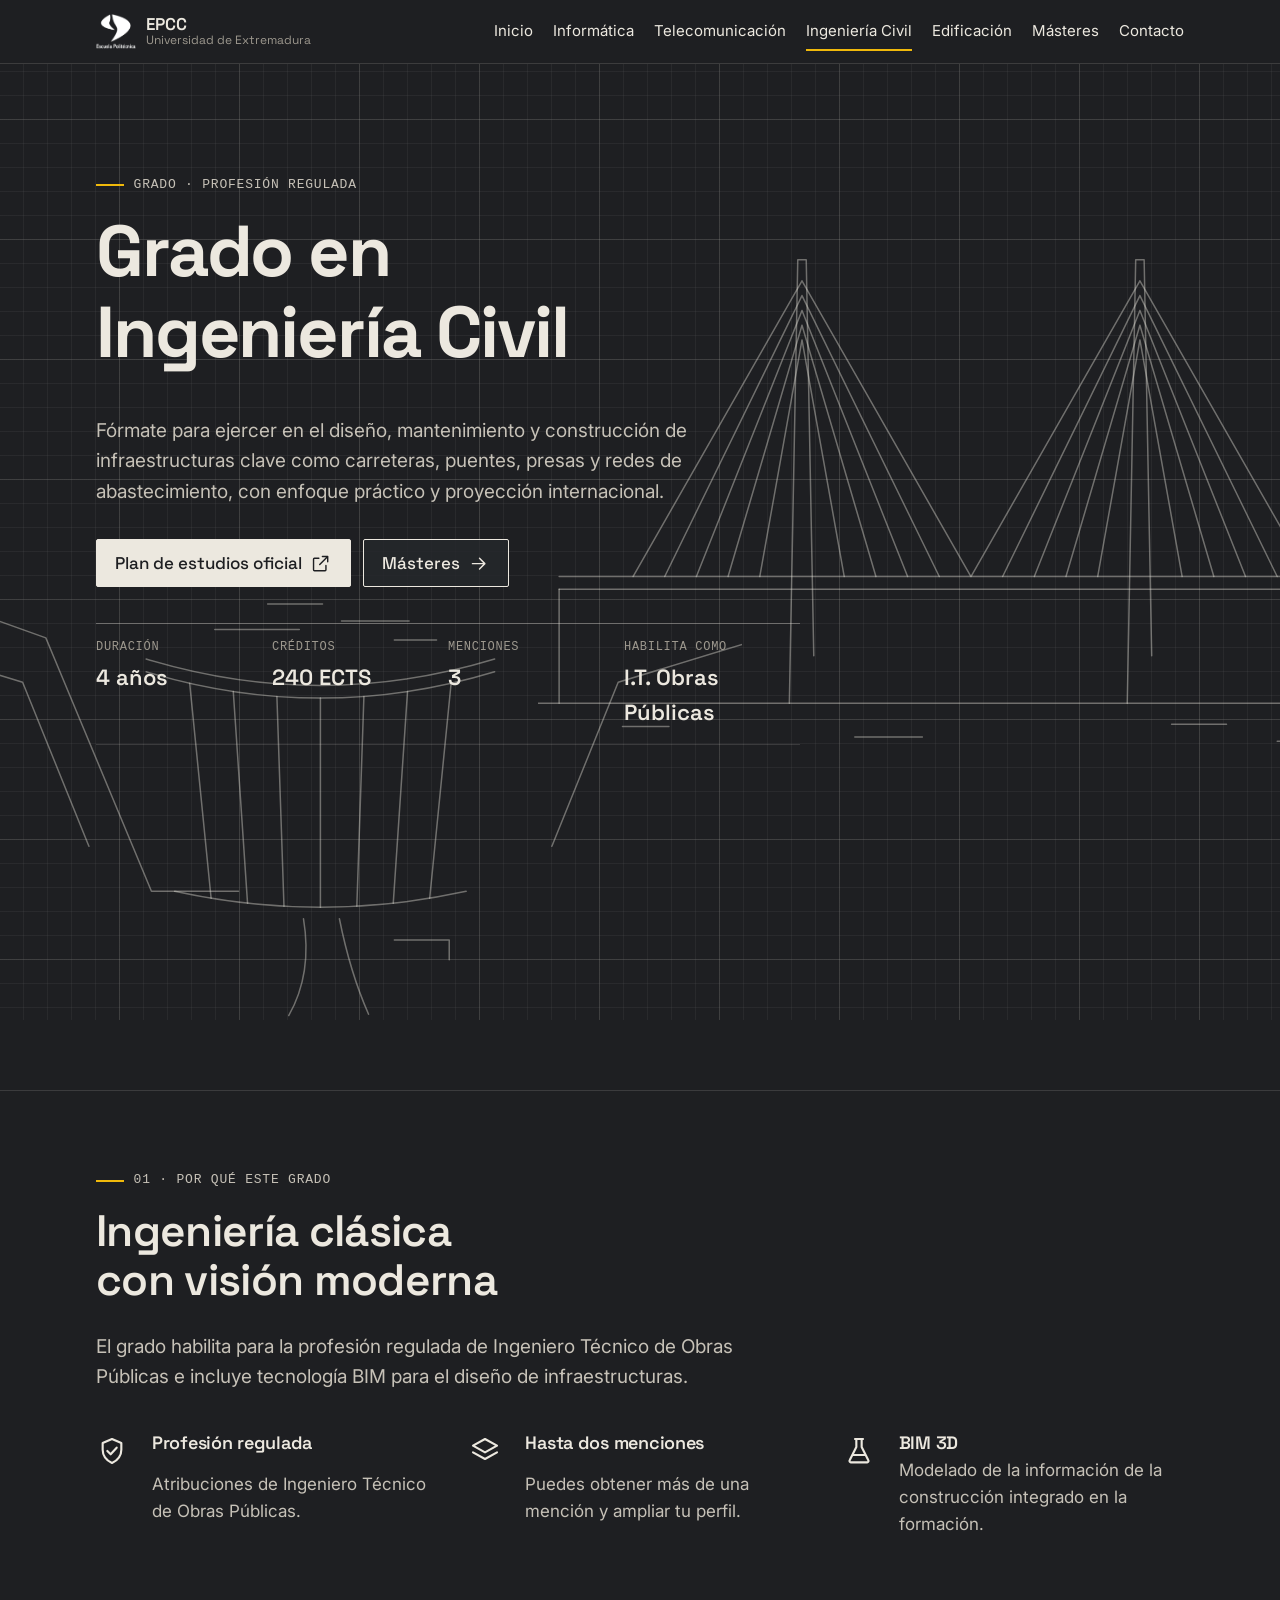
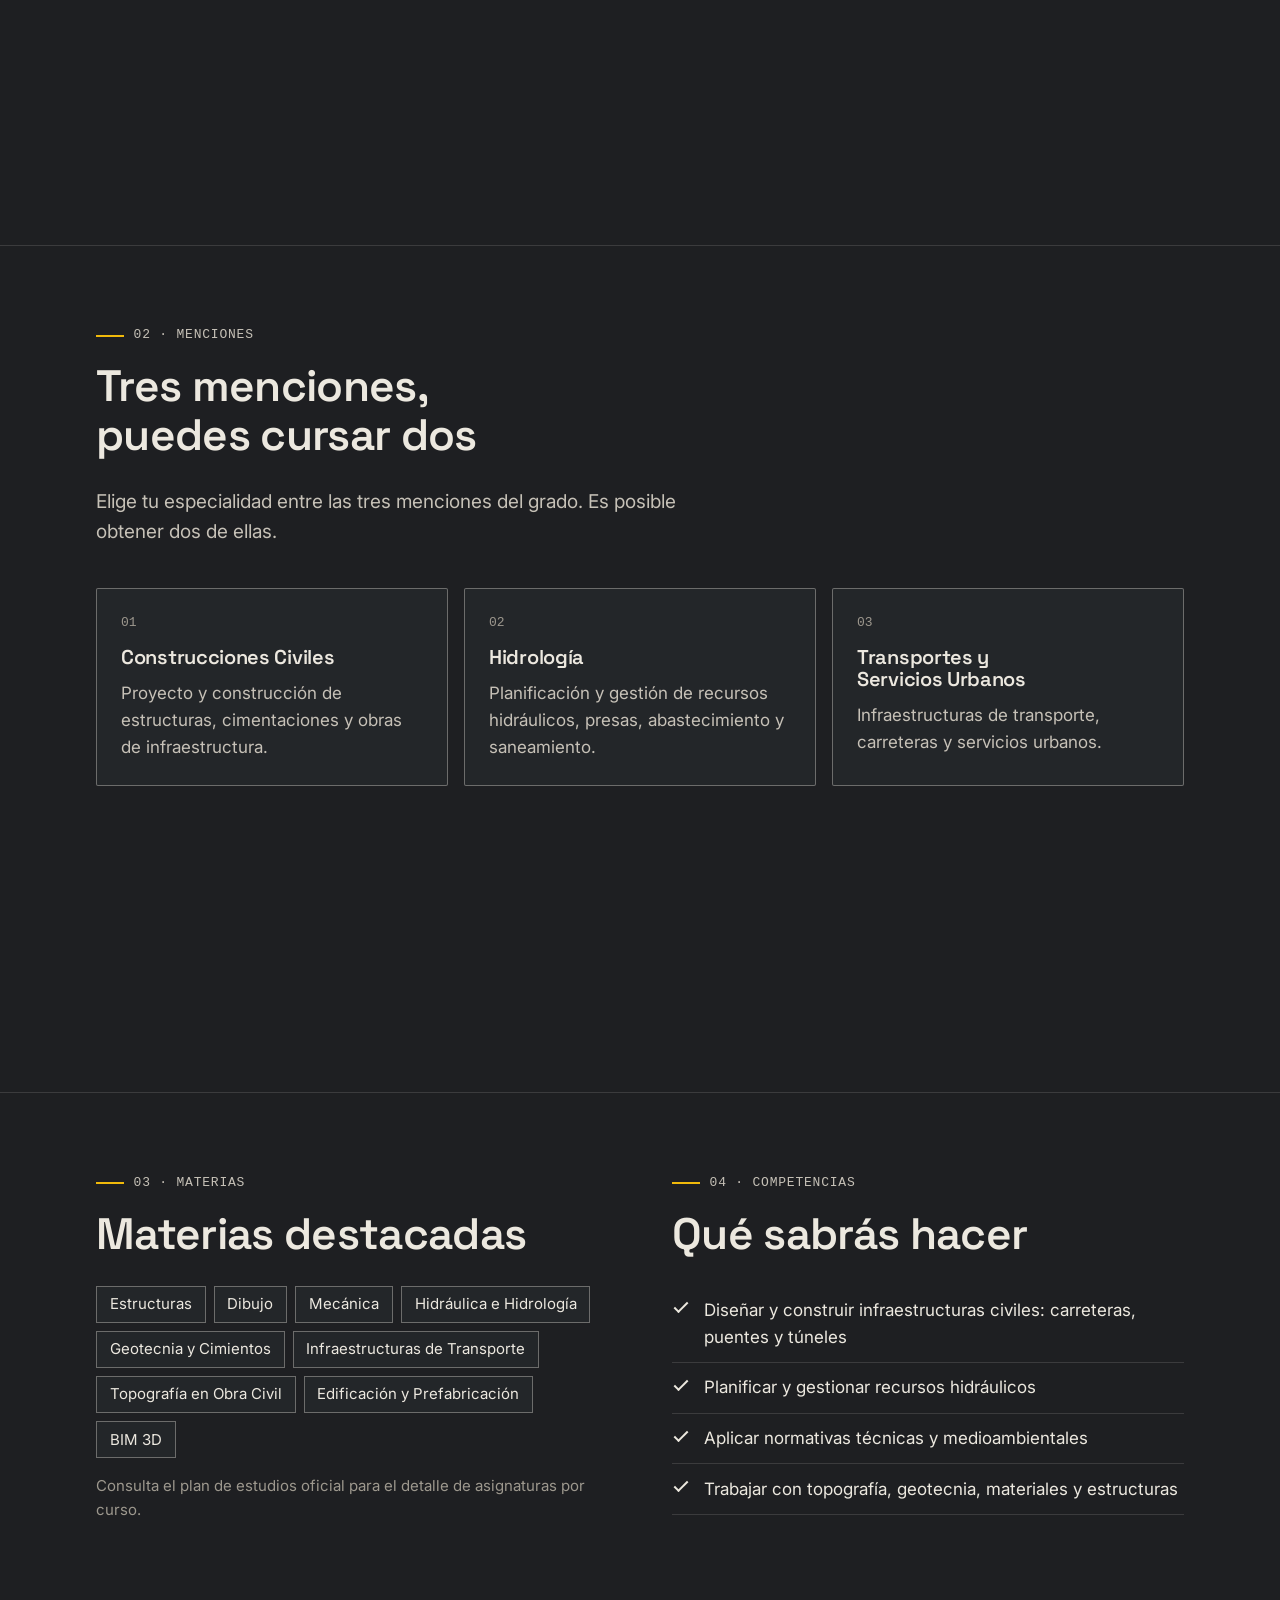
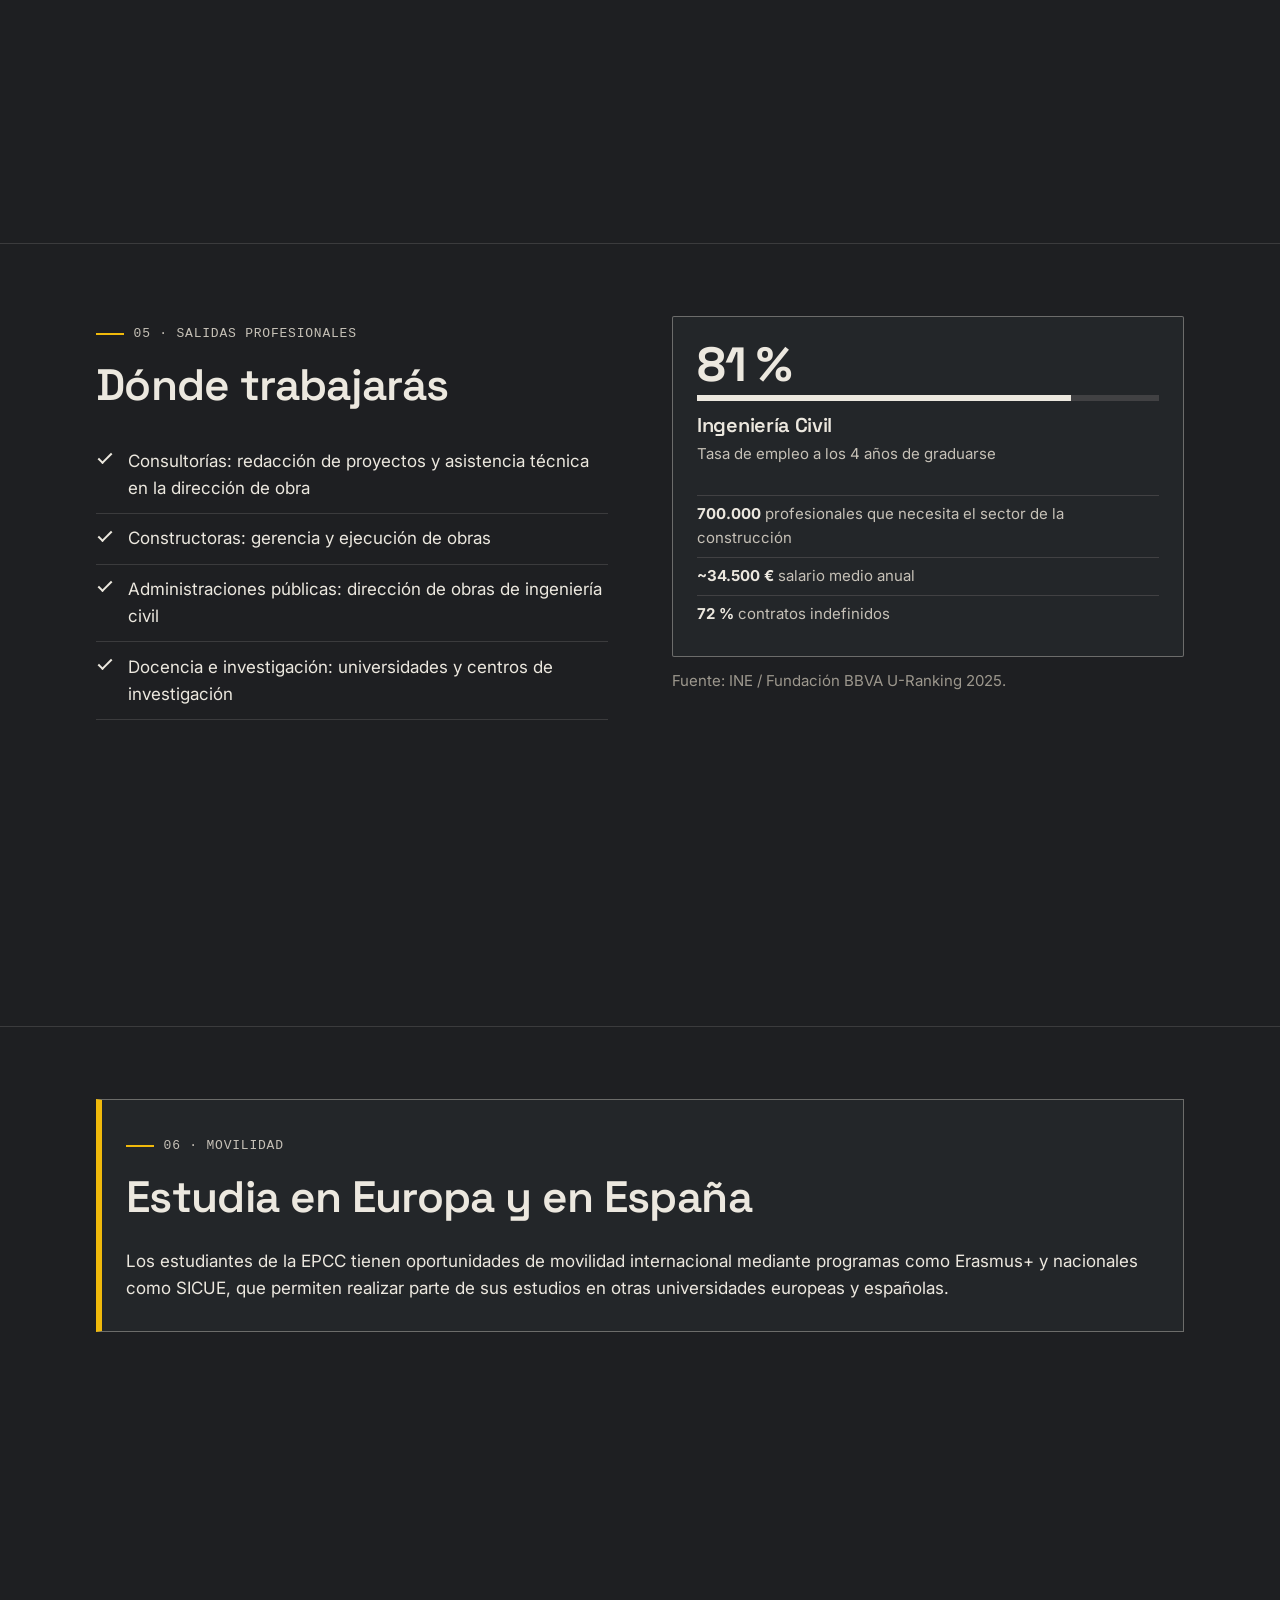
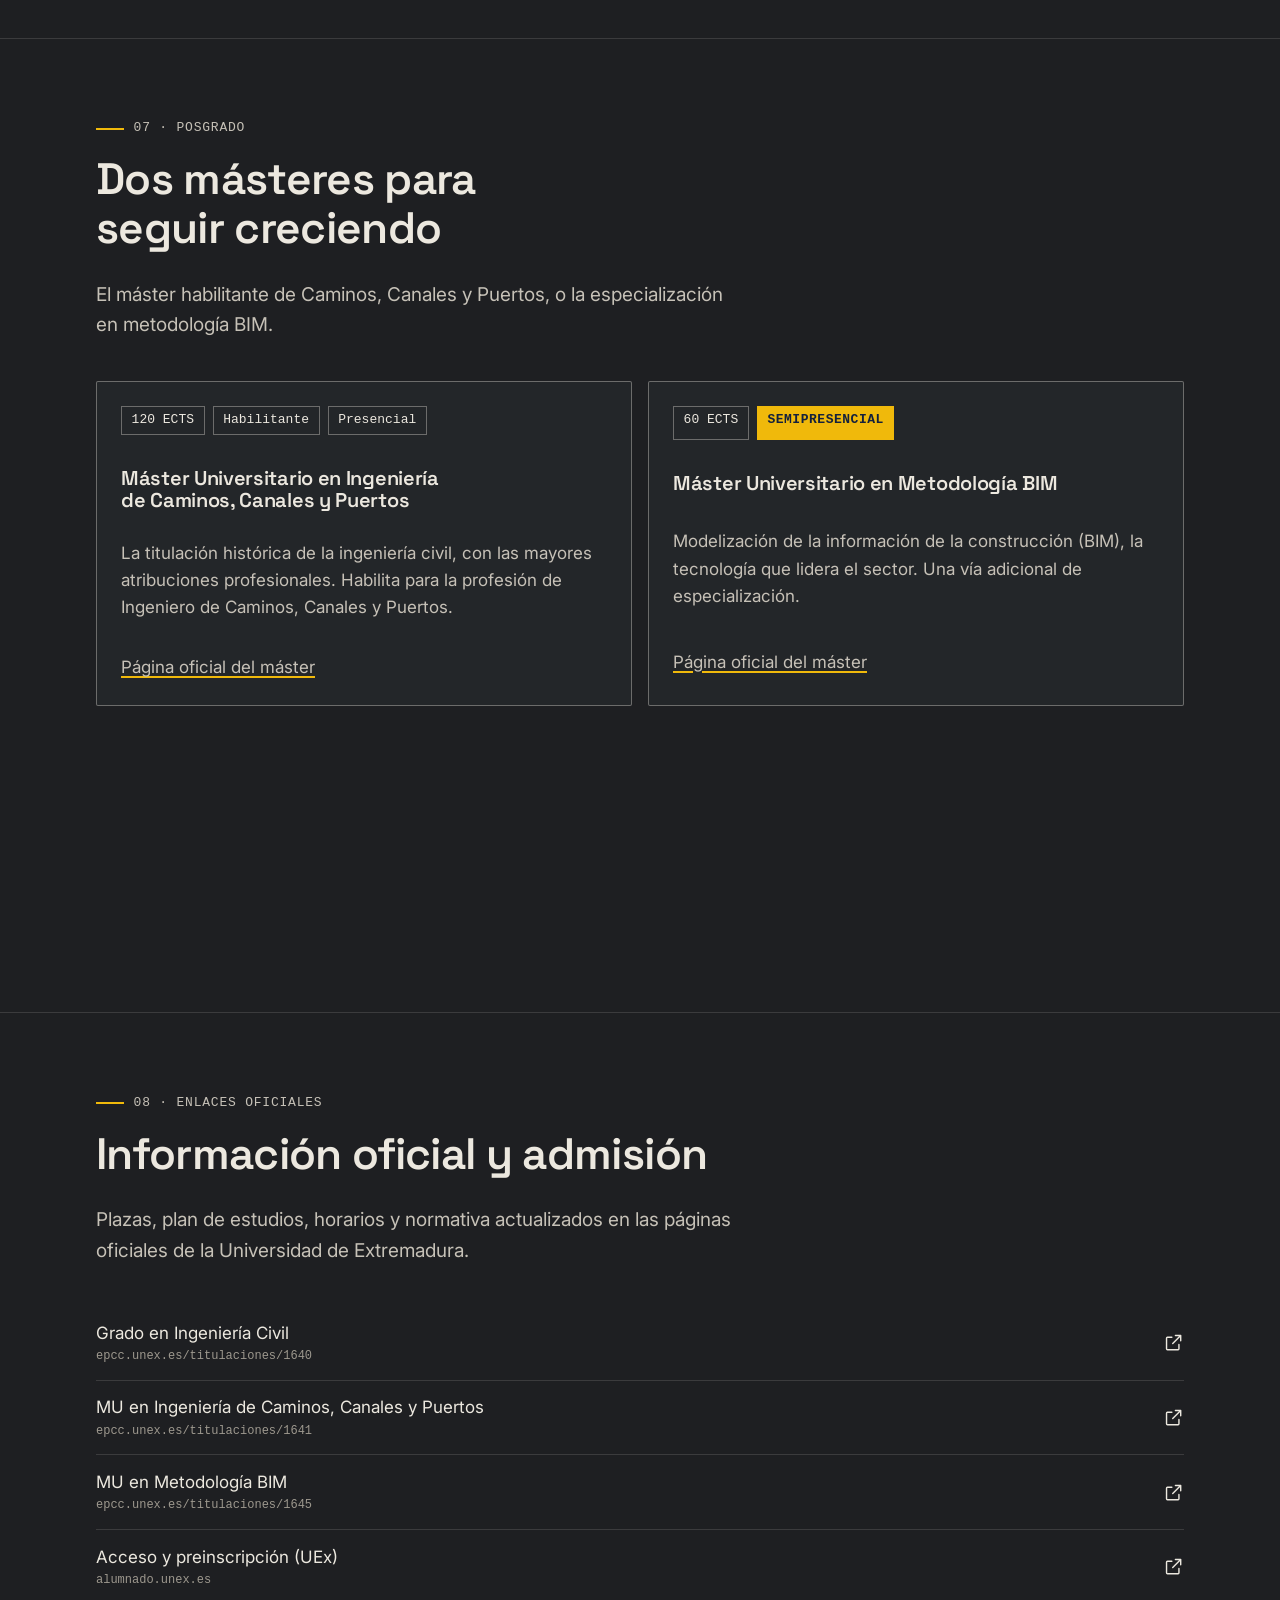
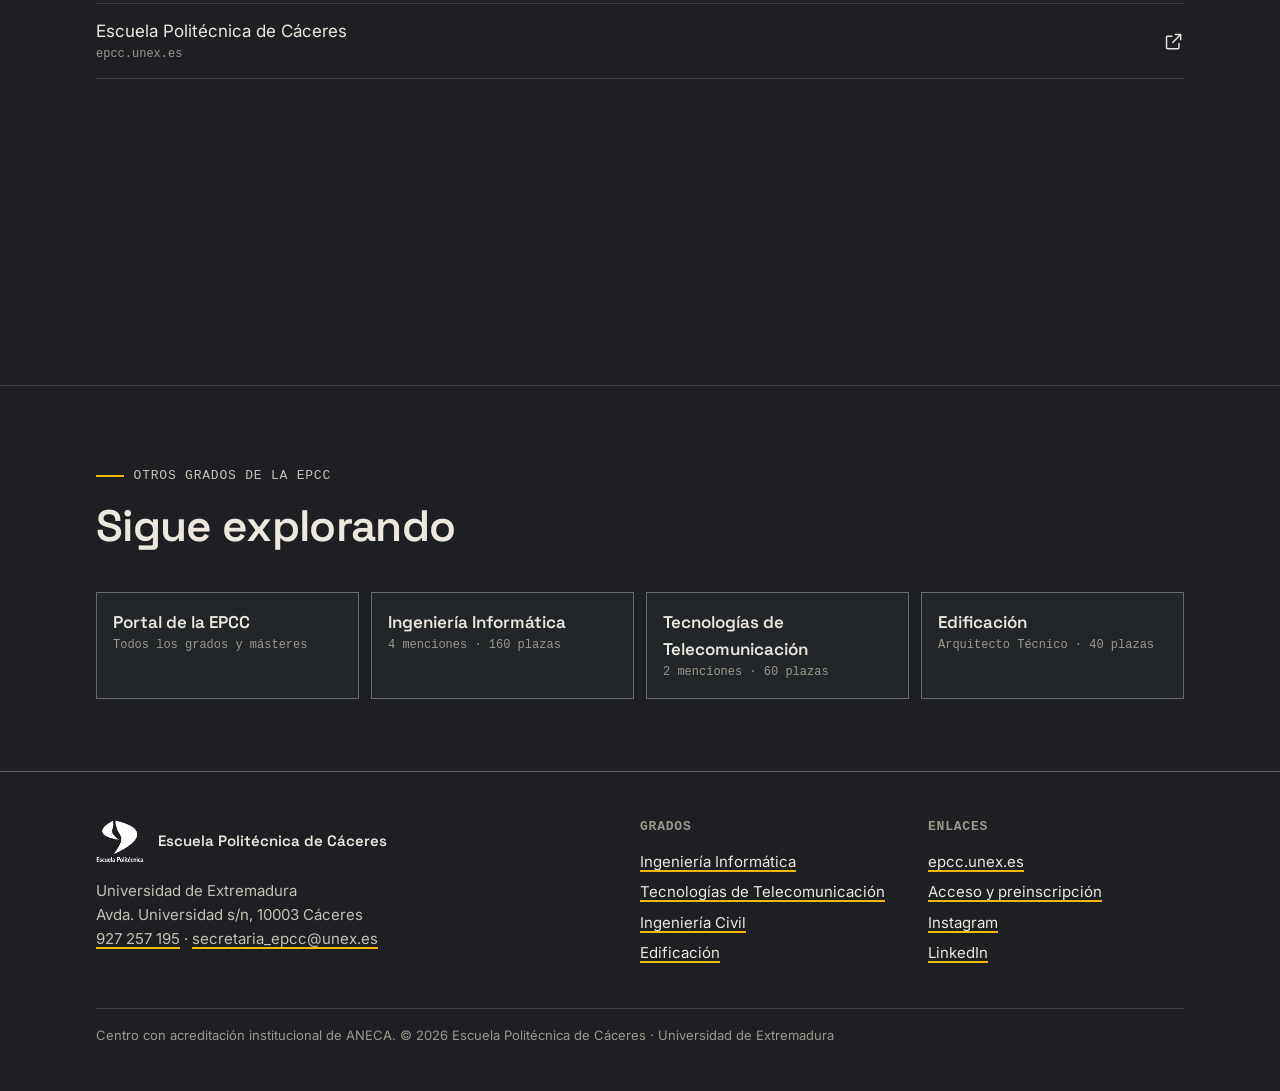
==== civil.html @ c57f9140 "feat(design): rework parallax into three-plane scroll with interlude drawings Grid moves at 0.2x, dr" ====
<!DOCTYPE html>
<html lang="es">
<head>
  <meta charset="UTF-8">
  <meta name="viewport" content="width=device-width, initial-scale=1">
  <title>Grado en Ingeniería Civil · EPCC</title>
  <meta name="description" content="Grado en Ingeniería Civil en la Escuela Politécnica de Cáceres: 240 ECTS, habilita como Ingeniero Técnico de Obras Públicas, tres menciones y Máster en Ingeniería de Caminos, Canales y Puertos.">
  <meta property="og:type" content="website">
  <meta property="og:title" content="Grado en Ingeniería Civil · EPCC">
  <meta property="og:description" content="Carreteras, puentes, presas y redes de abastecimiento. Menciones en Construcciones Civiles, Hidrología y Transportes y Servicios Urbanos.">
  <meta property="og:image" content="assets/img/logo-epcc-color.png">
  <meta property="og:locale" content="es_ES">
  <meta name="theme-color" content="#1e1f22">
  <link rel="icon" type="image/png" href="assets/img/logo-epcc-color.png">
  <link rel="preconnect" href="https://fonts.googleapis.com">
  <link rel="preconnect" href="https://fonts.gstatic.com" crossorigin>
  <link rel="stylesheet" href="https://fonts.googleapis.com/css2?family=Inter:wght@400;500;600&amp;family=Space+Grotesk:wght@500;600;700&amp;display=swap">
  <link rel="stylesheet" href="assets/css/site.css">
  <script src="assets/js/parallax.js" defer></script>
</head>
<body>
  <a class="skip-link" href="#contenido">Saltar al contenido</a>

  <div class="layers" aria-hidden="true">
    <div class="layer layer-grid"></div>
    <div class="layer layer-art">
      <svg class="scene" style="--i: 0" viewBox="0 0 800 600"><use href="assets/img/lineart.svg#bridge"/></svg>
      <svg class="scene" style="--i: 1" viewBox="0 0 800 600"><use href="assets/img/lineart.svg#dam"/></svg>
      <svg class="scene" style="--i: 2" viewBox="0 0 800 600"><use href="assets/img/lineart.svg#road"/></svg>
      <svg class="scene" style="--i: 3" viewBox="0 0 800 600"><use href="assets/img/lineart.svg#section"/></svg>
      <svg class="scene" style="--i: 4" viewBox="0 0 800 600"><use href="assets/img/lineart.svg#circuit"/></svg>
      <svg class="scene" style="--i: 5" viewBox="0 0 800 600"><use href="assets/img/lineart.svg#frame"/></svg>
      <svg class="scene" style="--i: 6" viewBox="0 0 800 600"><use href="assets/img/lineart.svg#antenna"/></svg>
      <svg class="scene" style="--i: 7" viewBox="0 0 800 600"><use href="assets/img/lineart.svg#plan"/></svg>
      <svg class="scene" style="--i: 8" viewBox="0 0 800 600"><use href="assets/img/lineart.svg#network"/></svg>
    </div>
  </div>

  <div class="page">
    <header class="site-header">
      <div class="wrap">
        <a class="brand" href="index.html">
          <img class="logo-light" src="assets/img/logo-epcc-color.png" width="40" height="35" alt="Logotipo de la Escuela Politécnica de Cáceres">
          <img class="logo-dark" src="assets/img/logo-epcc-white.png" width="40" height="35" alt="Logotipo de la Escuela Politécnica de Cáceres">
          <span>EPCC<small>Universidad de Extremadura</small></span>
        </a>
        <nav class="nav" aria-label="Principal">
          <ul>
            <li><a href="index.html">Inicio</a></li>
            <li><a href="informatica.html">Informática</a></li>
            <li><a href="teleco.html">Telecomunicación</a></li>
            <li><a href="civil.html" aria-current="page">Ingeniería Civil</a></li>
            <li><a href="edificacion.html">Edificación</a></li>
            <li><a href="index.html#masteres">Másteres</a></li>
            <li><a href="#contacto">Contacto</a></li>
          </ul>
        </nav>
      </div>
    </header>

    <main id="contenido">
      <section class="hero" aria-labelledby="hero-title">
        <div class="wrap">
          <p class="eyebrow">Grado · Profesión regulada</p>
          <h1 id="hero-title">Grado en Ingeniería Civil</h1>
          <p class="lead">Fórmate para ejercer en el diseño, mantenimiento y construcción de infraestructuras clave como carreteras, puentes, presas y redes de abastecimiento, con enfoque práctico y proyección internacional.</p>
          <div class="actions">
            <a class="btn btn-primary" href="https://epcc.unex.es/titulaciones/1640">Plan de estudios oficial <svg class="icon" viewBox="0 0 24 24" aria-hidden="true"><path d="M14 4h6v6M20 4l-9 9M18 14v5a1 1 0 0 1-1 1H5a1 1 0 0 1-1-1V7a1 1 0 0 1 1-1h5"/></svg></a>
            <a class="btn" href="#master">Másteres <svg class="icon" viewBox="0 0 24 24" aria-hidden="true"><path d="M5 12h14M13 6l6 6-6 6"/></svg></a>
          </div>
          <dl class="facts">
            <div><dt>Duración</dt><dd>4 años</dd></div>
            <div><dt>Créditos</dt><dd>240 ECTS</dd></div>
            <div><dt>Menciones</dt><dd>3</dd></div>
            <div><dt>Habilita como</dt><dd>I.T. Obras Públicas</dd></div>
          </dl>
        </div>
      </section>

      <section class="section" id="por-que" aria-labelledby="por-que-title">
        <div class="wrap">
          <div class="section-head">
            <p class="eyebrow">01 · Por qué este grado</p>
            <h2 id="por-que-title">Ingeniería clásica con visión moderna</h2>
            <p class="lead">El grado habilita para la profesión regulada de Ingeniero Técnico de Obras Públicas e incluye tecnología BIM para el diseño de infraestructuras.</p>
          </div>
          <ul class="features">
            <li>
              <svg class="icon" viewBox="0 0 24 24" aria-hidden="true"><path d="M12 3l7 3v5c0 4.5-3 8-7 10-4-2-7-5.5-7-10V6l7-3zM8.5 12l2.5 2.5 4.5-5"/></svg>
              <h3>Profesión regulada</h3>
              <p>Atribuciones de Ingeniero Técnico de Obras Públicas.</p>
            </li>
            <li>
              <svg class="icon" viewBox="0 0 24 24" aria-hidden="true"><path d="M12 3l9 5-9 5-9-5 9-5zM3 13l9 5 9-5"/></svg>
              <h3>Hasta dos menciones</h3>
              <p>Puedes obtener más de una mención y ampliar tu perfil.</p>
            </li>
            <li>
              <svg class="icon" viewBox="0 0 24 24" aria-hidden="true"><path d="M9 3h6M10 3v6l-5 10a1 1 0 0 0 1 1.5h12a1 1 0 0 0 1-1.5L14 9V3M7 15h10"/></svg>
              <h3>BIM 3D</h3>
              <p>Modelado de la información de la construcción integrado en la formación.</p>
            </li>
          </ul>
        </div>
      </section>

      <section class="section" id="menciones" aria-labelledby="menciones-title">
        <div class="wrap">
          <div class="section-head">
            <p class="eyebrow">02 · Menciones</p>
            <h2 id="menciones-title">Tres menciones, puedes cursar dos</h2>
            <p class="lead">Elige tu especialidad entre las tres menciones del grado. Es posible obtener dos de ellas.</p>
          </div>
          <div class="grid grid-3">
            <article class="card">
              <span class="card-index">01</span>
              <h3>Construcciones Civiles</h3>
              <p>Proyecto y construcción de estructuras, cimentaciones y obras de infraestructura.</p>
            </article>
            <article class="card">
              <span class="card-index">02</span>
              <h3>Hidrología</h3>
              <p>Planificación y gestión de recursos hidráulicos, presas, abastecimiento y saneamiento.</p>
            </article>
            <article class="card">
              <span class="card-index">03</span>
              <h3>Transportes y Servicios Urbanos</h3>
              <p>Infraestructuras de transporte, carreteras y servicios urbanos.</p>
            </article>
          </div>

        </div>
      </section>

      <section class="section" id="materias" aria-labelledby="materias-title">
        <div class="wrap split">
          <div>
            <p class="eyebrow">03 · Materias</p>
            <h2 id="materias-title">Materias destacadas</h2>
            <ul class="tags">
                <li>Estructuras</li>
                <li>Dibujo</li>
                <li>Mecánica</li>
                <li>Hidráulica e Hidrología</li>
                <li>Geotecnia y Cimientos</li>
                <li>Infraestructuras de Transporte</li>
                <li>Topografía en Obra Civil</li>
                <li>Edificación y Prefabricación</li>
                <li>BIM 3D</li>
            </ul>
            <p class="muted" style="margin-top: 1rem">Consulta el plan de estudios oficial para el detalle de asignaturas por curso.</p>
          </div>
          <div>
            <p class="eyebrow">04 · Competencias</p>
            <h2>Qué sabrás hacer</h2>
            <ul class="check-list">
            <li>Diseñar y construir infraestructuras civiles: carreteras, puentes y túneles</li>
            <li>Planificar y gestionar recursos hidráulicos</li>
            <li>Aplicar normativas técnicas y medioambientales</li>
            <li>Trabajar con topografía, geotecnia, materiales y estructuras</li>
            </ul>
          </div>
        </div>
      </section>

      <section class="section" id="salidas" aria-labelledby="salidas-title">
        <div class="wrap split">
          <div>
            <p class="eyebrow">05 · Salidas profesionales</p>
            <h2 id="salidas-title">Dónde trabajarás</h2>
            <ul class="check-list">
            <li>Consultorías: redacción de proyectos y asistencia técnica en la dirección de obra</li>
            <li>Constructoras: gerencia y ejecución de obras</li>
            <li>Administraciones públicas: dirección de obras de ingeniería civil</li>
            <li>Docencia e investigación: universidades y centros de investigación</li>
            </ul>
          </div>
          <div>
            <article class="card stat">
              <span class="stat-value">81&nbsp;%</span>
              <span class="stat-bar" aria-hidden="true"><span style="width: 81%"></span></span>
              <h3>Ingeniería Civil</h3>
              <p class="muted">Tasa de empleo a los 4 años de graduarse</p>
              <ul>
                <li><strong>700.000</strong> profesionales que necesita el sector de la construcción</li>
                <li><strong>~34.500&nbsp;€</strong> salario medio anual</li>
                <li><strong>72&nbsp;%</strong> contratos indefinidos</li>
              </ul>
            </article>
            <p class="muted" style="margin-top: 0.75rem">Fuente: INE / Fundación BBVA U-Ranking 2025.</p>
          </div>
        </div>
      </section>

      <section class="section" id="movilidad" aria-labelledby="movilidad-title">
        <div class="wrap">
          <div class="callout">
            <p class="eyebrow">06 · Movilidad</p>
            <h2 id="movilidad-title">Estudia en Europa y en España</h2>
            <p>Los estudiantes de la EPCC tienen oportunidades de movilidad internacional mediante programas como Erasmus+ y nacionales como SICUE, que permiten realizar parte de sus estudios en otras universidades europeas y españolas.</p>
          </div>
        </div>
      </section>

      <section class="section" id="master" aria-labelledby="master-title">
        <div class="wrap">
          <div class="section-head">
            <p class="eyebrow">07 · Posgrado</p>
            <h2 id="master-title">Dos másteres para seguir creciendo</h2>
            <p class="lead">El máster habilitante de Caminos, Canales y Puertos, o la especialización en metodología BIM.</p>
          </div>
          <div class="grid grid-2">
            <article class="card master">
              <ul class="badges"><li>120 ECTS</li><li>Habilitante</li><li>Presencial</li></ul>
              <h3>Máster Universitario en Ingeniería de Caminos, Canales y Puertos</h3>
              <p>La titulación histórica de la ingeniería civil, con las mayores atribuciones profesionales. Habilita para la profesión de Ingeniero de Caminos, Canales y Puertos.</p>
              <p><a href="https://epcc.unex.es/titulaciones/1641">Página oficial del máster</a></p>
            </article>
            <article class="card master">
              <ul class="badges"><li>60 ECTS</li><li class="mode">Semipresencial</li></ul>
              <h3>Máster Universitario en Metodología BIM</h3>
              <p>Modelización de la información de la construcción (BIM), la tecnología que lidera el sector. Una vía adicional de especialización.</p>
              <p><a href="https://epcc.unex.es/titulaciones/1645">Página oficial del máster</a></p>
            </article>
          </div>
        </div>
      </section>

      <section class="section" id="enlaces" aria-labelledby="enlaces-title">
        <div class="wrap">
          <div class="section-head">
            <p class="eyebrow">08 · Enlaces oficiales</p>
            <h2 id="enlaces-title">Información oficial y admisión</h2>
            <p class="lead">Plazas, plan de estudios, horarios y normativa actualizados en las páginas oficiales de la Universidad de Extremadura.</p>
          </div>
          <ul class="link-list">
            <li><a href="https://epcc.unex.es/titulaciones/1640"><span>Grado en Ingeniería Civil<small>epcc.unex.es/titulaciones/1640</small></span><svg class="icon" viewBox="0 0 24 24" aria-hidden="true"><path d="M14 4h6v6M20 4l-9 9M18 14v5a1 1 0 0 1-1 1H5a1 1 0 0 1-1-1V7a1 1 0 0 1 1-1h5"/></svg></a></li>
            <li><a href="https://epcc.unex.es/titulaciones/1641"><span>MU en Ingeniería de Caminos, Canales y Puertos<small>epcc.unex.es/titulaciones/1641</small></span><svg class="icon" viewBox="0 0 24 24" aria-hidden="true"><path d="M14 4h6v6M20 4l-9 9M18 14v5a1 1 0 0 1-1 1H5a1 1 0 0 1-1-1V7a1 1 0 0 1 1-1h5"/></svg></a></li>
            <li><a href="https://epcc.unex.es/titulaciones/1645"><span>MU en Metodología BIM<small>epcc.unex.es/titulaciones/1645</small></span><svg class="icon" viewBox="0 0 24 24" aria-hidden="true"><path d="M14 4h6v6M20 4l-9 9M18 14v5a1 1 0 0 1-1 1H5a1 1 0 0 1-1-1V7a1 1 0 0 1 1-1h5"/></svg></a></li>
            <li><a href="https://alumnado.unex.es"><span>Acceso y preinscripción (UEx)<small>alumnado.unex.es</small></span><svg class="icon" viewBox="0 0 24 24" aria-hidden="true"><path d="M14 4h6v6M20 4l-9 9M18 14v5a1 1 0 0 1-1 1H5a1 1 0 0 1-1-1V7a1 1 0 0 1 1-1h5"/></svg></a></li>
            <li><a href="https://epcc.unex.es"><span>Escuela Politécnica de Cáceres<small>epcc.unex.es</small></span><svg class="icon" viewBox="0 0 24 24" aria-hidden="true"><path d="M14 4h6v6M20 4l-9 9M18 14v5a1 1 0 0 1-1 1H5a1 1 0 0 1-1-1V7a1 1 0 0 1 1-1h5"/></svg></a></li>
          </ul>
        </div>
      </section>

      <section class="section" aria-labelledby="otros-title">
        <div class="wrap">
          <div class="section-head">
            <p class="eyebrow">Otros grados de la EPCC</p>
            <h2 id="otros-title">Sigue explorando</h2>
          </div>
          <ul class="siblings">
            <li><a href="index.html">Portal de la EPCC<small>Todos los grados y másteres</small></a></li>
            <li><a href="informatica.html">Ingeniería Informática<small>4 menciones · 160 plazas</small></a></li>
            <li><a href="teleco.html">Tecnologías de Telecomunicación<small>2 menciones · 60 plazas</small></a></li>
            <li><a href="edificacion.html">Edificación<small>Arquitecto Técnico · 40 plazas</small></a></li>
          </ul>
        </div>
      </section>
    </main>

    <footer class="site-footer" id="contacto">
      <div class="wrap">
        <div class="footer-grid">
          <div>
            <p class="footer-brand">
              <img class="logo-light" src="assets/img/logo-epcc-color.png" width="48" height="42" alt="">
              <img class="logo-dark" src="assets/img/logo-epcc-white.png" width="48" height="42" alt="">
              Escuela Politécnica de Cáceres
            </p>
            <address>
              Universidad de Extremadura<br>
              Avda. Universidad s/n, 10003 Cáceres<br>
              <a href="tel:+34927257195">927 257 195</a> · <a href="mailto:secretaria_epcc@unex.es">secretaria_epcc@unex.es</a>
            </address>
          </div>
          <nav aria-label="Grados">
            <h2>Grados</h2>
            <ul>
              <li><a href="informatica.html">Ingeniería Informática</a></li>
              <li><a href="teleco.html">Tecnologías de Telecomunicación</a></li>
              <li><a href="civil.html">Ingeniería Civil</a></li>
              <li><a href="edificacion.html">Edificación</a></li>
            </ul>
          </nav>
          <nav aria-label="Enlaces oficiales y redes">
            <h2>Enlaces</h2>
            <ul>
              <li><a href="https://epcc.unex.es">epcc.unex.es</a></li>
              <li><a href="https://alumnado.unex.es">Acceso y preinscripción</a></li>
              <li><a href="https://www.instagram.com/epcc_unex/">Instagram</a></li>
              <li><a href="https://www.linkedin.com/school/epcc-unex/">LinkedIn</a></li>
            </ul>
          </nav>
        </div>
        <p class="footer-bottom">Centro con acreditación institucional de ANECA. © 2026 Escuela Politécnica de Cáceres · Universidad de Extremadura</p>
      </div>
    </footer>
  </div>
</body>
</html>
---- assets/css/site.css ----
/* ==========================================================================
   EPCC site — shared design system
   Layers: background grid (slowest) / line-art drawings / content.
   ========================================================================== */

:root {
  /* Default theme: charcoal drafting paper with light technical lines */
  --paper: #1e1f22;
  --surface: #26282c;
  --ink: #ece8df;
  --ink-2: #c6c1b7;
  --ink-3: #9d988e;
  --rule: rgba(236, 232, 223, 0.14);
  --rule-strong: rgba(236, 232, 223, 0.36);
  --grid-minor: rgba(236, 232, 223, 0.055);
  --grid-major: rgba(236, 232, 223, 0.11);
  --art: rgba(236, 232, 223, 0.4);
  --panel: rgba(38, 40, 44, 0.84);
  --accent: #f0b90b;
  --accent-soft: rgba(240, 185, 11, 0.16);
  --focus: #8ab4ff;

  --font-display: "Space Grotesk", "Helvetica Neue", Arial, sans-serif;
  --font-body: "Inter", "Helvetica Neue", Arial, sans-serif;
  --font-mono: ui-monospace, "SFMono-Regular", Menlo, Consolas, monospace;

  --gutter: 16px;
  --max: 72rem;
  --measure: 40rem;
  --radius: 2px;

  color-scheme: dark;
}

/* Alternative theme: light drafting paper (opt-in via ?tema=claro) */
:root[data-theme="light"] {
  --paper: #f4f1ea;
  --surface: #fbfaf6;
  --ink: #14213d;
  --ink-2: #3c4860;
  --ink-3: #5b6578;
  --rule: rgba(20, 33, 61, 0.16);
  --rule-strong: rgba(20, 33, 61, 0.38);
  --grid-minor: rgba(20, 33, 61, 0.045);
  --grid-major: rgba(20, 33, 61, 0.09);
  --art: rgba(20, 33, 61, 0.32);
  --panel: rgba(251, 250, 246, 0.86);
  --accent: #e3ae00;
  --accent-soft: rgba(227, 174, 0, 0.18);
  --focus: #1d4ed8;
  color-scheme: light;
}

/* ---------- Base ---------- */

*,
*::before,
*::after { box-sizing: border-box; }

html {
  background: var(--paper);
  -webkit-text-size-adjust: 100%;
  scroll-padding-top: 5rem;
}

body {
  margin: 0;
  background: transparent;
  color: var(--ink);
  font-family: var(--font-body);
  font-size: 1.0625rem;
  line-height: 1.6;
  overflow-x: hidden;
}

img,
svg { display: block; max-width: 100%; }

h1, h2, h3, h4 {
  font-family: var(--font-display);
  font-weight: 600;
  line-height: 1.12;
  letter-spacing: -0.015em;
  margin: 0 0 0.6em;
  text-wrap: balance;
}

h1 { font-size: clamp(2.25rem, 7vw, 4.5rem); font-weight: 700; letter-spacing: -0.03em; }
h2 { font-size: clamp(1.75rem, 4.2vw, 2.75rem); }
h3 { font-size: 1.25rem; }
h4 { font-size: 1.0625rem; }

p { margin: 0 0 1em; }

a {
  color: inherit;
  text-decoration-line: underline;
  text-decoration-color: var(--accent);
  text-decoration-thickness: 2px;
  text-underline-offset: 3px;
}

a:hover { text-decoration-color: currentColor; }

:focus-visible {
  outline: 3px solid var(--focus);
  outline-offset: 3px;
  border-radius: var(--radius);
}

ul, ol { margin: 0 0 1em; padding-left: 1.2em; }

.skip-link {
  position: absolute;
  left: var(--gutter);
  top: -4rem;
  z-index: 10;
  padding: 0.6rem 1rem;
  background: var(--ink);
  color: var(--paper);
}

.skip-link:focus { top: 0.75rem; }

.visually-hidden {
  position: absolute !important;
  width: 1px; height: 1px;
  overflow: hidden;
  clip: rect(0 0 0 0);
  white-space: nowrap;
}

/* ---------- Parallax layers ----------
   Three planes, driven by assets/js/parallax.js (same path in every browser):
   1. grid  — fixed, shifted by --gy (0.2x scroll, wrapped every 120px cell)
   2. art   — spans the page, shifted down by --ay (net 0.5x scroll); one
              drawing per section transition, draw state from --p / --o
   3. page  — content at 1x
   Without JS the grid is static and drawings sit fully drawn along the page. */

body { position: relative; }

.layers {
  position: absolute;
  inset: 0;
  z-index: 0;
  overflow: hidden;
  pointer-events: none;
}

.layer-grid {
  position: fixed;
  left: 0;
  right: 0;
  top: 0;
  height: calc(100vh + 120px);
  background-image:
    linear-gradient(var(--grid-major) 1px, transparent 1px),
    linear-gradient(90deg, var(--grid-major) 1px, transparent 1px),
    linear-gradient(var(--grid-minor) 1px, transparent 1px),
    linear-gradient(90deg, var(--grid-minor) 1px, transparent 1px);
  background-size: 120px 120px, 120px 120px, 24px 24px, 24px 24px;
  background-position: -1px -1px;
  transform: translate3d(0, calc(var(--gy, 0) * -1px), 0);
  will-change: transform;
}

.layer-art {
  position: absolute;
  inset: 0;
  transform: translate3d(0, calc(var(--ay, 0) * 1px), 0);
  will-change: transform;
}

.scene {
  position: absolute;
  top: calc(var(--i, 0) * 120vh + 12vh);
  right: -8vw;
  width: min(66vw, 1100px);
  max-width: none;
  height: auto;
  color: var(--art);
  fill: none;
  stroke: currentColor;
  stroke-width: 1.5;
  stroke-linecap: round;
  stroke-linejoin: round;
  stroke-dasharray: 1;
  stroke-dashoffset: var(--p, 0);
  opacity: var(--o, 1);
}

.scene:nth-child(even) { right: auto; left: -8vw; }

.scene use { fill: none; }

@media (max-width: 899px) {
  .layer-art { opacity: 0.75; }
  .scene { width: 110vw; right: -38vw; }
  .scene:nth-child(even) { right: auto; left: -38vw; }
}

/* Breathing room between sections so the interlude drawings can be seen. */
.hero + .section,
.section + .section { margin-top: clamp(7rem, 26vh, 15rem); }

/* ---------- Layout ---------- */

.page { position: relative; z-index: 1; }

.wrap {
  width: 100%;
  max-width: var(--max);
  margin: 0 auto;
  padding: 0 var(--gutter);
}

@media (min-width: 720px) { :root { --gutter: 32px; } }

.section { padding: 4.5rem 0; border-top: 1px solid var(--rule); }

.section-head { max-width: var(--measure); margin-bottom: 2.5rem; }

.eyebrow {
  display: inline-flex;
  align-items: center;
  gap: 0.6rem;
  margin: 0 0 1rem;
  font-family: var(--font-mono);
  font-size: 0.8125rem;
  letter-spacing: 0.06em;
  text-transform: uppercase;
  color: var(--ink-2);
}

.eyebrow::before {
  content: "";
  width: 1.75rem;
  height: 2px;
  background: var(--accent);
}

.lead { font-size: 1.1875rem; color: var(--ink-2); max-width: var(--measure); }

.muted { color: var(--ink-3); font-size: 0.9375rem; }

/* ---------- Header / navigation ---------- */

.site-header {
  position: sticky;
  top: 0;
  z-index: 5;
  background: var(--paper);
  border-bottom: 1px solid var(--rule);
}

.site-header .wrap {
  display: flex;
  flex-wrap: wrap;
  align-items: center;
  justify-content: space-between;
  gap: 0.25rem 1.5rem;
  padding-top: 0.6rem;
  padding-bottom: 0.6rem;
}

.brand {
  display: inline-flex;
  align-items: center;
  gap: 0.6rem;
  text-decoration: none;
  font-family: var(--font-display);
  font-weight: 600;
  line-height: 1.15;
}

.brand img { width: 40px; height: auto; }
.brand small { display: block; font-weight: 400; font-size: 0.75rem; color: var(--ink-3); }

.nav { width: 100%; overflow-x: auto; scrollbar-width: none; }
.nav::-webkit-scrollbar { display: none; }

.nav ul {
  display: flex;
  gap: 1.25rem;
  margin: 0;
  padding: 0.25rem 0 0.15rem;
  list-style: none;
  white-space: nowrap;
}

.nav a {
  display: inline-block;
  padding: 0.35rem 0;
  font-size: 0.9375rem;
  text-decoration: none;
  border-bottom: 2px solid transparent;
}

.nav a:hover,
.nav a[aria-current="page"] { border-bottom-color: var(--accent); }

@media (min-width: 900px) {
  .nav { width: auto; }
}

/* ---------- Hero ---------- */

.hero { padding: 4rem 0 4.5rem; min-height: min(88vh, 52rem); display: flex; align-items: center; }

.hero h1 { max-width: 14ch; }
.hero .lead { margin-bottom: 2rem; }

.hero-badge {
  display: block;
  width: fit-content;
  margin-bottom: 1.25rem;
  padding: 0.3rem 0.75rem;
  border: 1px solid var(--rule-strong);
  background: var(--panel);
  font-family: var(--font-mono);
  font-size: 0.8125rem;
}

.actions { display: flex; flex-wrap: wrap; gap: 0.75rem; }

.btn {
  display: inline-flex;
  align-items: center;
  gap: 0.5rem;
  min-height: 2.75rem;
  padding: 0.6rem 1.15rem;
  border: 1.5px solid var(--ink);
  border-radius: var(--radius);
  font-family: var(--font-display);
  font-weight: 500;
  text-decoration: none;
  background: var(--panel);
}

.btn-primary { background: var(--ink); color: var(--paper); }
.btn:hover { box-shadow: 4px 4px 0 var(--accent); }

.icon {
  width: 1.25em;
  height: 1.25em;
  flex: none;
  fill: none;
  stroke: currentColor;
  stroke-width: 1.6;
  stroke-linecap: round;
  stroke-linejoin: round;
}

/* Key facts */
.facts {
  display: grid;
  grid-template-columns: repeat(2, minmax(0, 1fr));
  gap: 0;
  margin: 2.25rem 0 0;
  max-width: 44rem;
  border-top: 1px solid var(--rule-strong);
}

.facts div { padding: 0.85rem 0.75rem 0.85rem 0; border-bottom: 1px solid var(--rule); }
.facts dt { font-family: var(--font-mono); font-size: 0.75rem; text-transform: uppercase; letter-spacing: 0.06em; color: var(--ink-3); }
.facts dd { margin: 0.15rem 0 0; font-family: var(--font-display); font-size: 1.375rem; font-weight: 600; }

@media (min-width: 720px) {
  .facts { grid-template-columns: repeat(4, minmax(0, 1fr)); }
}

/* ---------- Cards and grids ---------- */

.grid { display: grid; gap: 1rem; grid-template-columns: 1fr; }

@media (min-width: 720px) {
  .grid-2 { grid-template-columns: repeat(2, minmax(0, 1fr)); }
  .grid-3 { grid-template-columns: repeat(2, minmax(0, 1fr)); }
}

@media (min-width: 1000px) {
  .grid-3 { grid-template-columns: repeat(3, minmax(0, 1fr)); }
  .grid-4 { grid-template-columns: repeat(4, minmax(0, 1fr)); }
}

@media (min-width: 720px) and (max-width: 999px) {
  .grid-4 { grid-template-columns: repeat(2, minmax(0, 1fr)); }
}

.card {
  position: relative;
  padding: 1.5rem;
  background: var(--panel);
  border: 1px solid var(--rule-strong);
  border-radius: var(--radius);
}

.card > :last-child { margin-bottom: 0; }

.card-index {
  display: block;
  margin-bottom: 0.75rem;
  font-family: var(--font-mono);
  font-size: 0.8125rem;
  color: var(--ink-3);
}

.card p { color: var(--ink-2); }

/* Degree card: whole card is one link */
.degree-card {
  display: flex;
  flex-direction: column;
  text-decoration: none;
  transition: box-shadow 0.15s ease, transform 0.15s ease;
}

.degree-card:hover { box-shadow: 6px 6px 0 var(--accent); transform: translate(-2px, -2px); }

.degree-card h3 { font-size: 1.375rem; }

.degree-card .meta {
  margin-top: auto;
  padding-top: 1rem;
  border-top: 1px solid var(--rule);
  font-family: var(--font-mono);
  font-size: 0.8125rem;
  color: var(--ink-2);
}

.degree-card .go {
  display: inline-flex;
  align-items: center;
  gap: 0.4rem;
  margin-top: 0.85rem;
  font-family: var(--font-display);
  font-weight: 600;
}

.card-icon { width: 2.5rem; height: 2.5rem; margin-bottom: 1rem; color: var(--ink); }

/* Feature list (icon + text) */
.features { display: grid; gap: 1.75rem 2rem; grid-template-columns: 1fr; margin: 0; padding: 0; list-style: none; }

@media (min-width: 720px) { .features { grid-template-columns: repeat(2, minmax(0, 1fr)); } }
@media (min-width: 1000px) { .features { grid-template-columns: repeat(3, minmax(0, 1fr)); } }

.features li { display: grid; grid-template-columns: 2.5rem 1fr; gap: 0.25rem 1rem; }
.features .icon { width: 2rem; height: 2rem; grid-row: span 2; margin-top: 0.15rem; }
.features h3 { margin: 0; font-size: 1.125rem; }
.features p { margin: 0; color: var(--ink-2); }

/* Statistics */
.stat { display: flex; flex-direction: column; gap: 0.35rem; }
.stat-value { font-family: var(--font-display); font-size: 3rem; font-weight: 700; line-height: 1; letter-spacing: -0.03em; }
.stat-bar { height: 6px; background: var(--rule); }
.stat-bar span { display: block; height: 100%; background: var(--ink); }
.stat h3 { margin: 0.5rem 0 0; }
.stat ul { margin: 0.5rem 0 0; padding: 0; list-style: none; font-size: 0.9375rem; color: var(--ink-2); }
.stat li { padding: 0.4rem 0; border-top: 1px solid var(--rule); }
.stat li strong { color: var(--ink); }

/* Lists */
.check-list { list-style: none; padding: 0; margin: 0; }
.check-list li { position: relative; padding: 0.7rem 0 0.7rem 2rem; border-bottom: 1px solid var(--rule); }
.check-list li::before {
  content: "";
  position: absolute;
  left: 0.15rem;
  top: 1.05rem;
  width: 0.9rem;
  height: 0.45rem;
  border-left: 2px solid var(--ink);
  border-bottom: 2px solid var(--ink);
  transform: rotate(-45deg);
}

.tags { display: flex; flex-wrap: wrap; gap: 0.5rem; padding: 0; margin: 0; list-style: none; }
.tags li {
  padding: 0.35rem 0.8rem;
  border: 1px solid var(--rule-strong);
  background: var(--panel);
  font-size: 0.9375rem;
}

.split { display: grid; gap: 2.5rem; grid-template-columns: 1fr; }
@media (min-width: 900px) { .split { grid-template-columns: repeat(2, minmax(0, 1fr)); gap: 4rem; } }

/* Callout (mobility, double degree) */
.callout {
  padding: 1.75rem 1.5rem;
  background: var(--panel);
  border: 1px solid var(--rule-strong);
  border-left: 6px solid var(--accent);
}

.callout > :last-child { margin-bottom: 0; }

/* Master block */
.master { display: grid; gap: 1rem; }
.badges { display: flex; flex-wrap: wrap; gap: 0.5rem; margin: 0 0 1rem; padding: 0; list-style: none; }
.badges li {
  padding: 0.2rem 0.6rem;
  border: 1px solid var(--rule-strong);
  font-family: var(--font-mono);
  font-size: 0.8125rem;
}
/* Delivery-mode highlight (semipresencial masters) */
.badges li.mode {
  background: var(--accent);
  border-color: var(--accent);
  color: #14213d;
  font-weight: 600;
  text-transform: uppercase;
  letter-spacing: 0.04em;
}

/* Details / summary */
details { border-top: 1px solid var(--rule-strong); }
details:last-of-type { border-bottom: 1px solid var(--rule-strong); }
summary {
  display: flex;
  justify-content: space-between;
  gap: 1rem;
  padding: 1rem 0;
  cursor: pointer;
  font-family: var(--font-display);
  font-weight: 600;
  font-size: 1.125rem;
  list-style: none;
}
summary::-webkit-details-marker { display: none; }
summary::after { content: "+"; font-family: var(--font-mono); font-weight: 400; }
details[open] summary::after { content: "\2212"; }
details > div { padding: 0 0 1.25rem; color: var(--ink-2); }
details > div > :last-child { margin-bottom: 0; }

/* Link lists */
.link-list { list-style: none; padding: 0; margin: 0; }
.link-list li { border-bottom: 1px solid var(--rule); }
.link-list a {
  display: flex;
  justify-content: space-between;
  align-items: center;
  gap: 1rem;
  padding: 0.85rem 0;
  text-decoration: none;
}
.link-list a:hover { text-decoration: underline; text-decoration-color: var(--accent); }
.link-list small { display: block; color: var(--ink-3); font-family: var(--font-mono); font-size: 0.75rem; }

/* Sibling degree navigation */
.siblings { display: grid; gap: 0.75rem; grid-template-columns: 1fr; padding: 0; margin: 0; list-style: none; }
@media (min-width: 720px) { .siblings { grid-template-columns: repeat(4, minmax(0, 1fr)); } }
.siblings a {
  display: block;
  height: 100%;
  padding: 1rem;
  border: 1px solid var(--rule-strong);
  background: var(--panel);
  text-decoration: none;
  font-family: var(--font-display);
  font-weight: 600;
}
.siblings a:hover { box-shadow: 4px 4px 0 var(--accent); }
.siblings small { display: block; font-family: var(--font-mono); font-weight: 400; font-size: 0.75rem; color: var(--ink-3); }

/* Contact */
.contact { display: grid; gap: 2rem; grid-template-columns: 1fr; align-items: start; }
@media (min-width: 900px) { .contact { grid-template-columns: 2fr 1fr; } }
.contact address { font-style: normal; }
.contact-list { list-style: none; padding: 0; margin: 0 0 1.5rem; }
.contact-list li { display: flex; gap: 0.75rem; align-items: center; padding: 0.5rem 0; }
.qr { width: 160px; padding: 10px; background: #fff; border: 1px solid var(--rule-strong); }

/* ---------- Footer ---------- */

.site-footer { padding: 3rem 0 2rem; border-top: 1px solid var(--rule-strong); background: var(--paper); font-size: 0.9375rem; }
.footer-grid { display: grid; gap: 2rem; grid-template-columns: 1fr; }
@media (min-width: 720px) { .footer-grid { grid-template-columns: 2fr 1fr 1fr; } }
.site-footer h2 { font-size: 0.8125rem; font-family: var(--font-mono); text-transform: uppercase; letter-spacing: 0.06em; color: var(--ink-3); margin-bottom: 0.75rem; }
.site-footer ul { list-style: none; padding: 0; margin: 0; }
.site-footer li { padding: 0.2rem 0; }
.site-footer address { font-style: normal; color: var(--ink-2); }
.footer-brand { display: flex; gap: 0.85rem; align-items: center; margin-bottom: 1rem; font-family: var(--font-display); font-weight: 600; }
.footer-brand img { width: 48px; height: auto; }
.footer-bottom { margin-top: 2.5rem; padding-top: 1rem; border-top: 1px solid var(--rule); color: var(--ink-3); font-size: 0.8125rem; }

/* Theme-dependent logo */
.logo-light { display: none; }
:root[data-theme="light"] .logo-light { display: block; }
:root[data-theme="light"] .logo-dark { display: none; }

/* ---------- Motion preferences ---------- */

@media (prefers-reduced-motion: reduce) {
  *, *::before, *::after { transition: none !important; scroll-behavior: auto !important; }
  .degree-card:hover { transform: none; }
}

@media print {
  .layers, .site-header nav { display: none; }
}
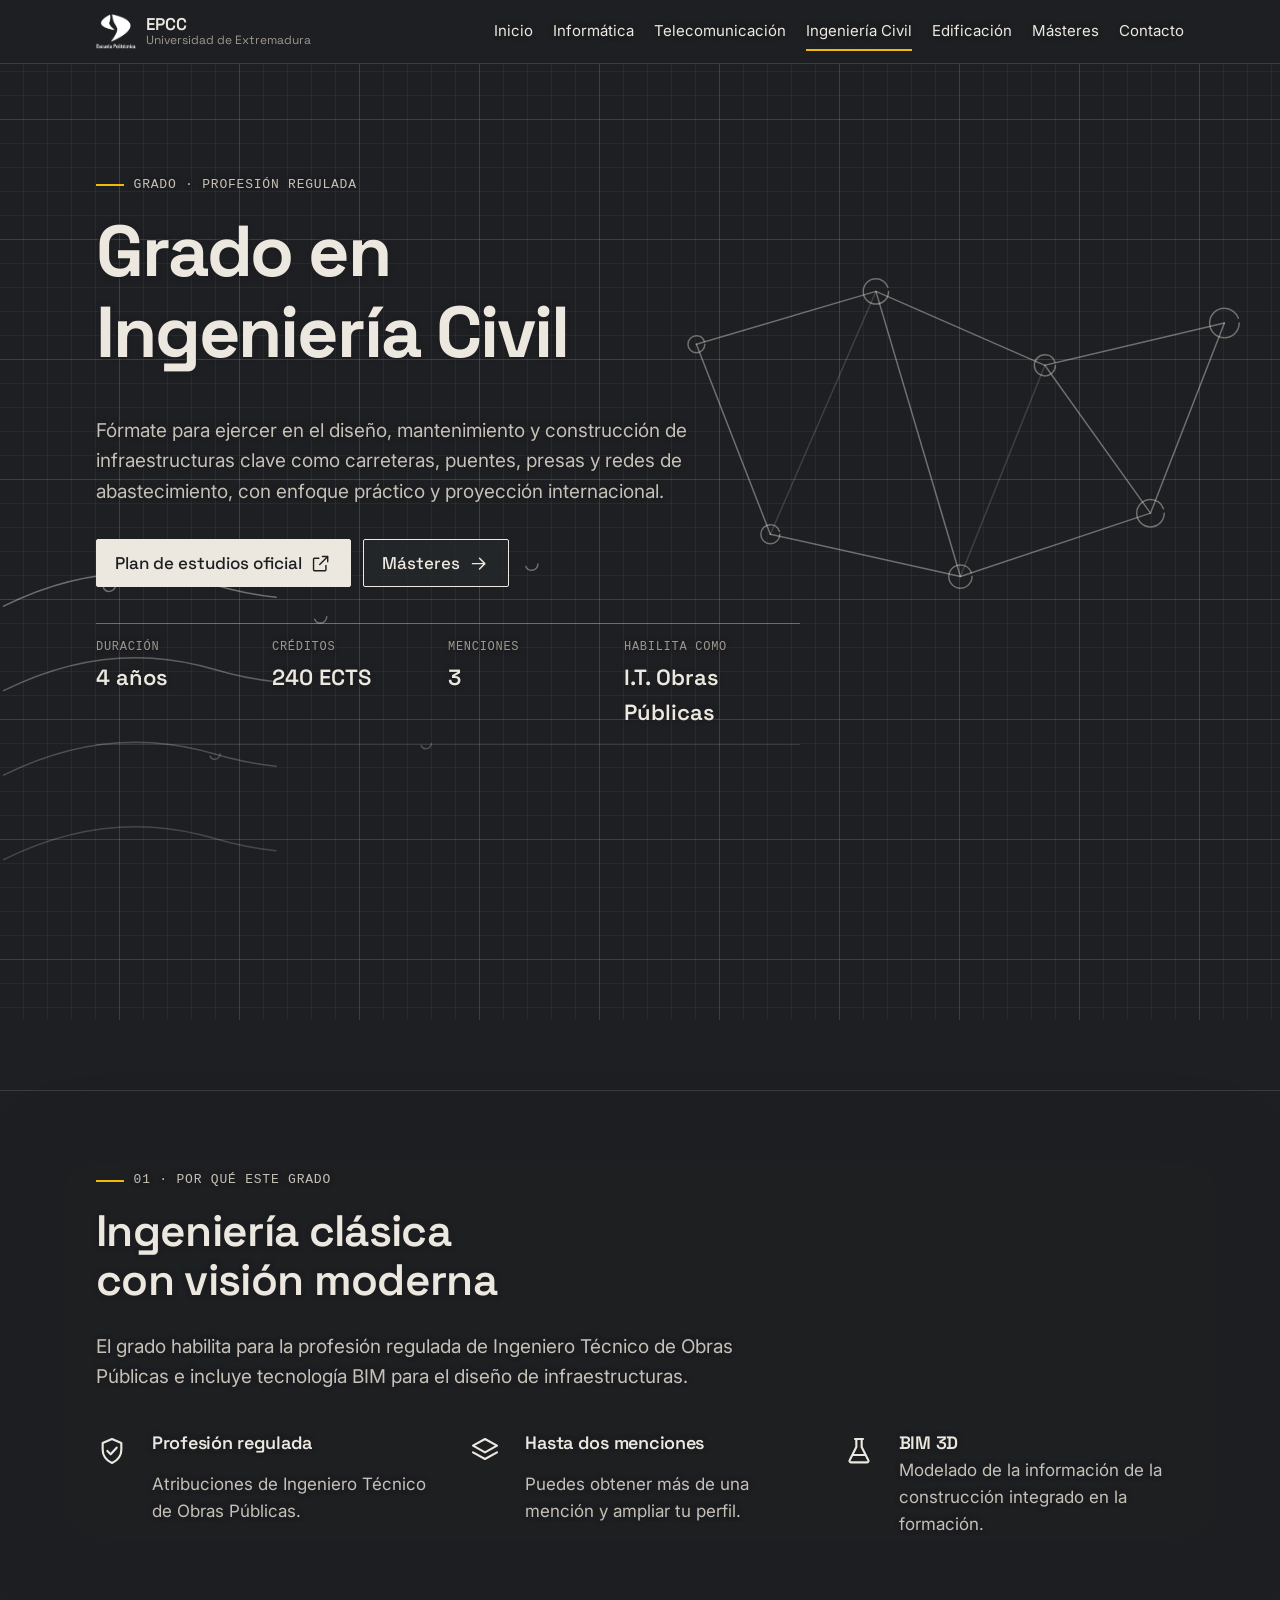
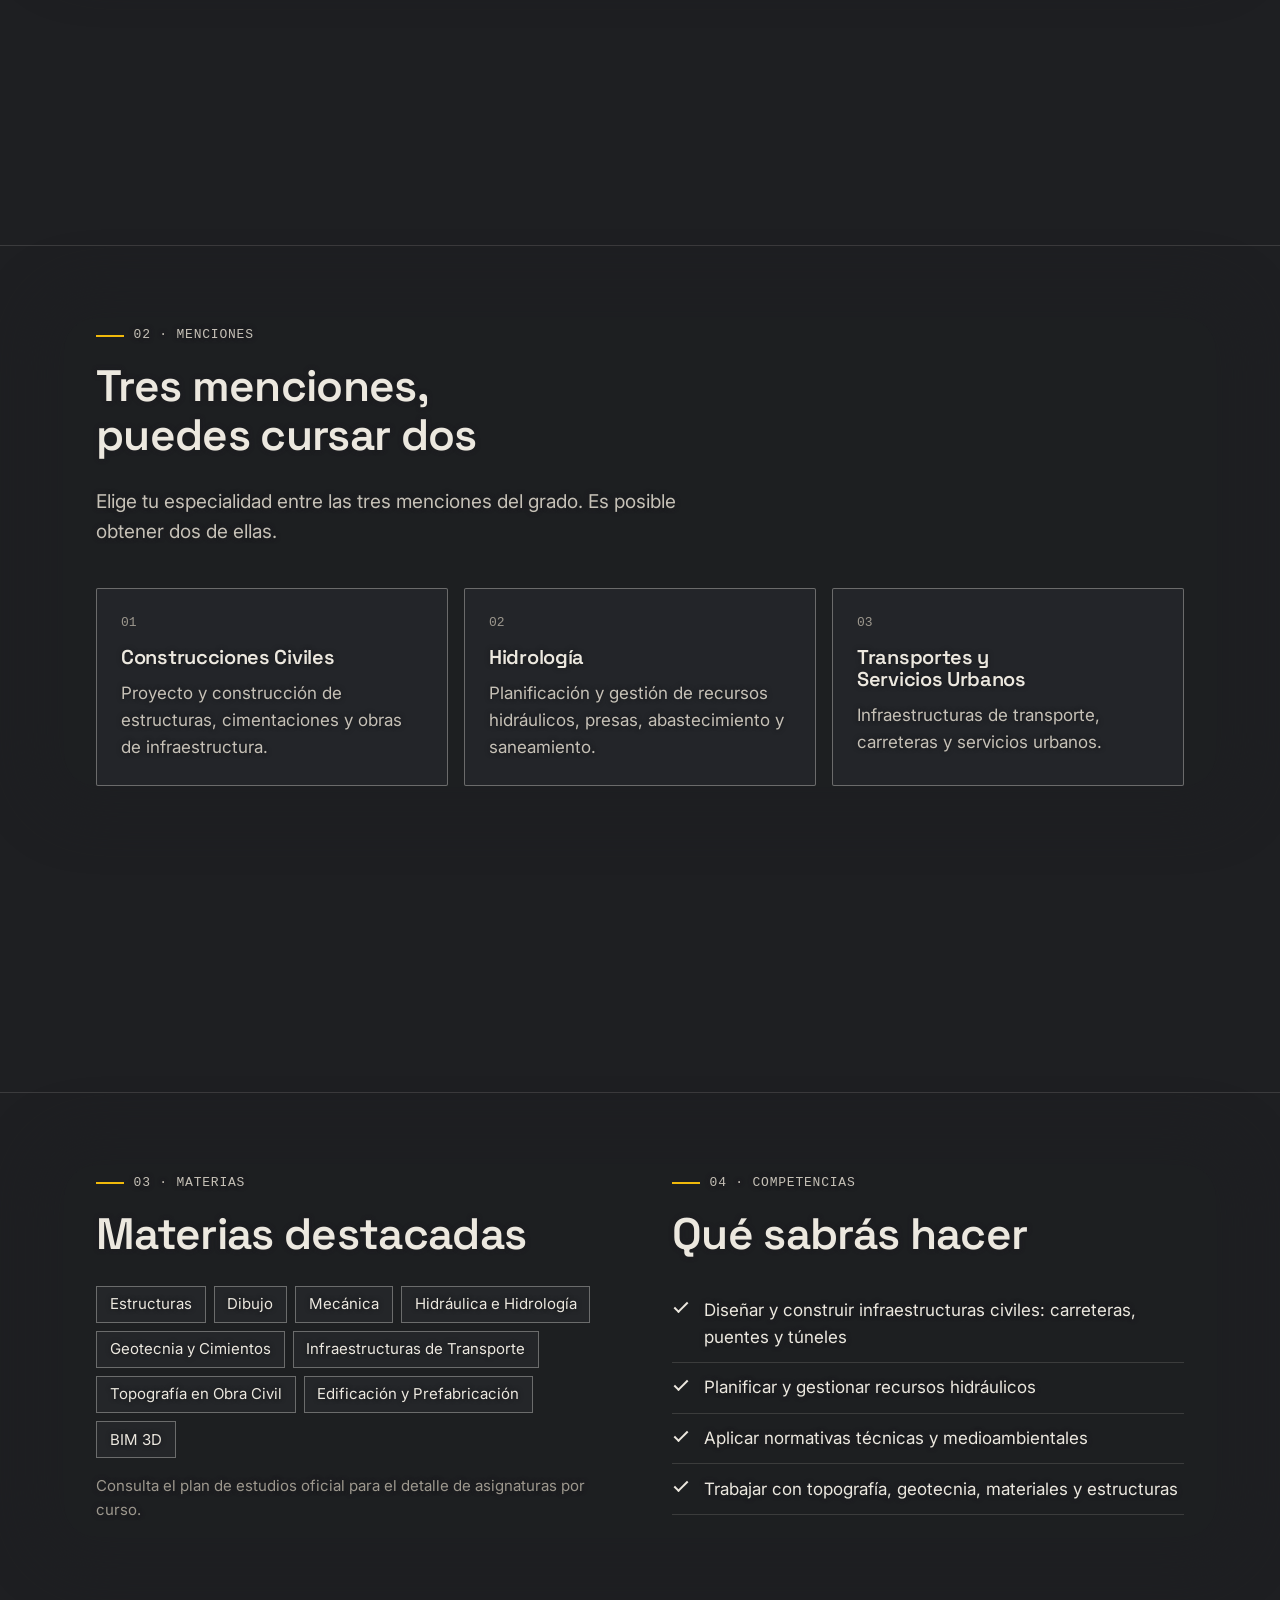
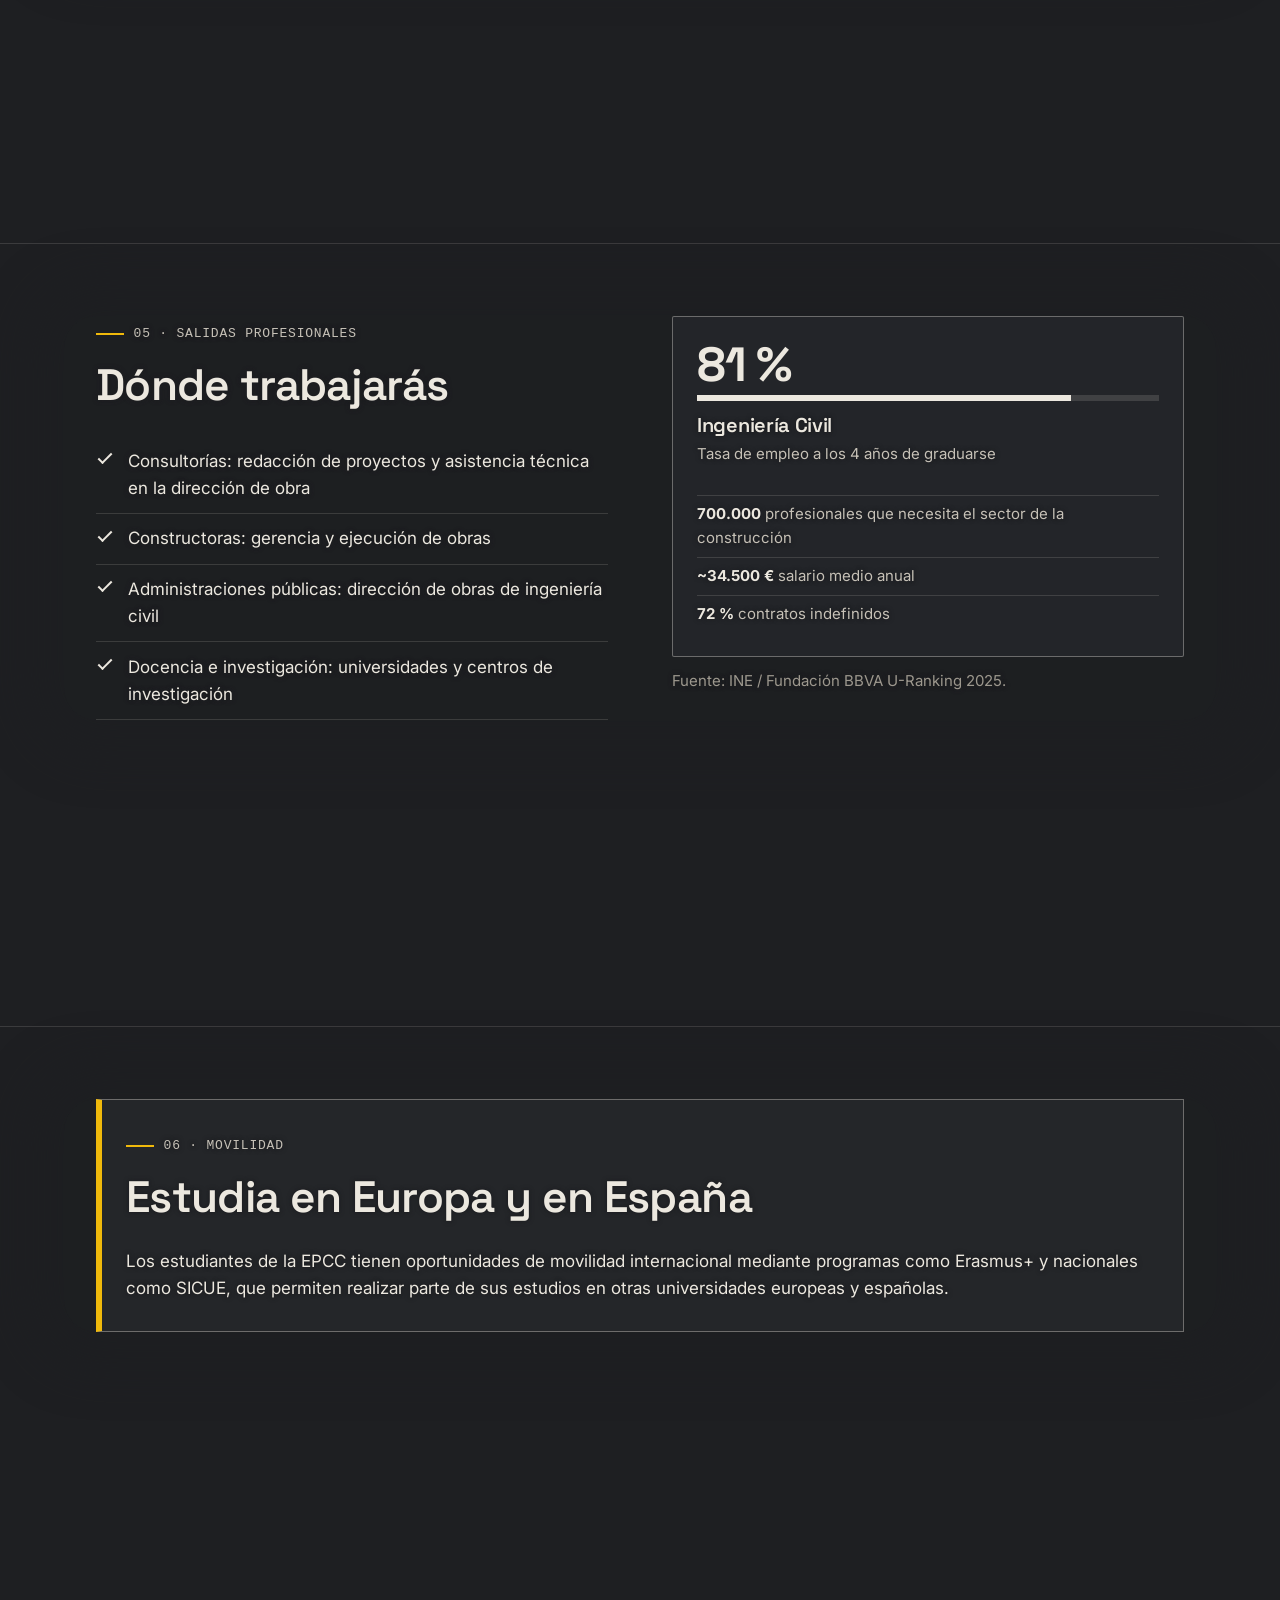
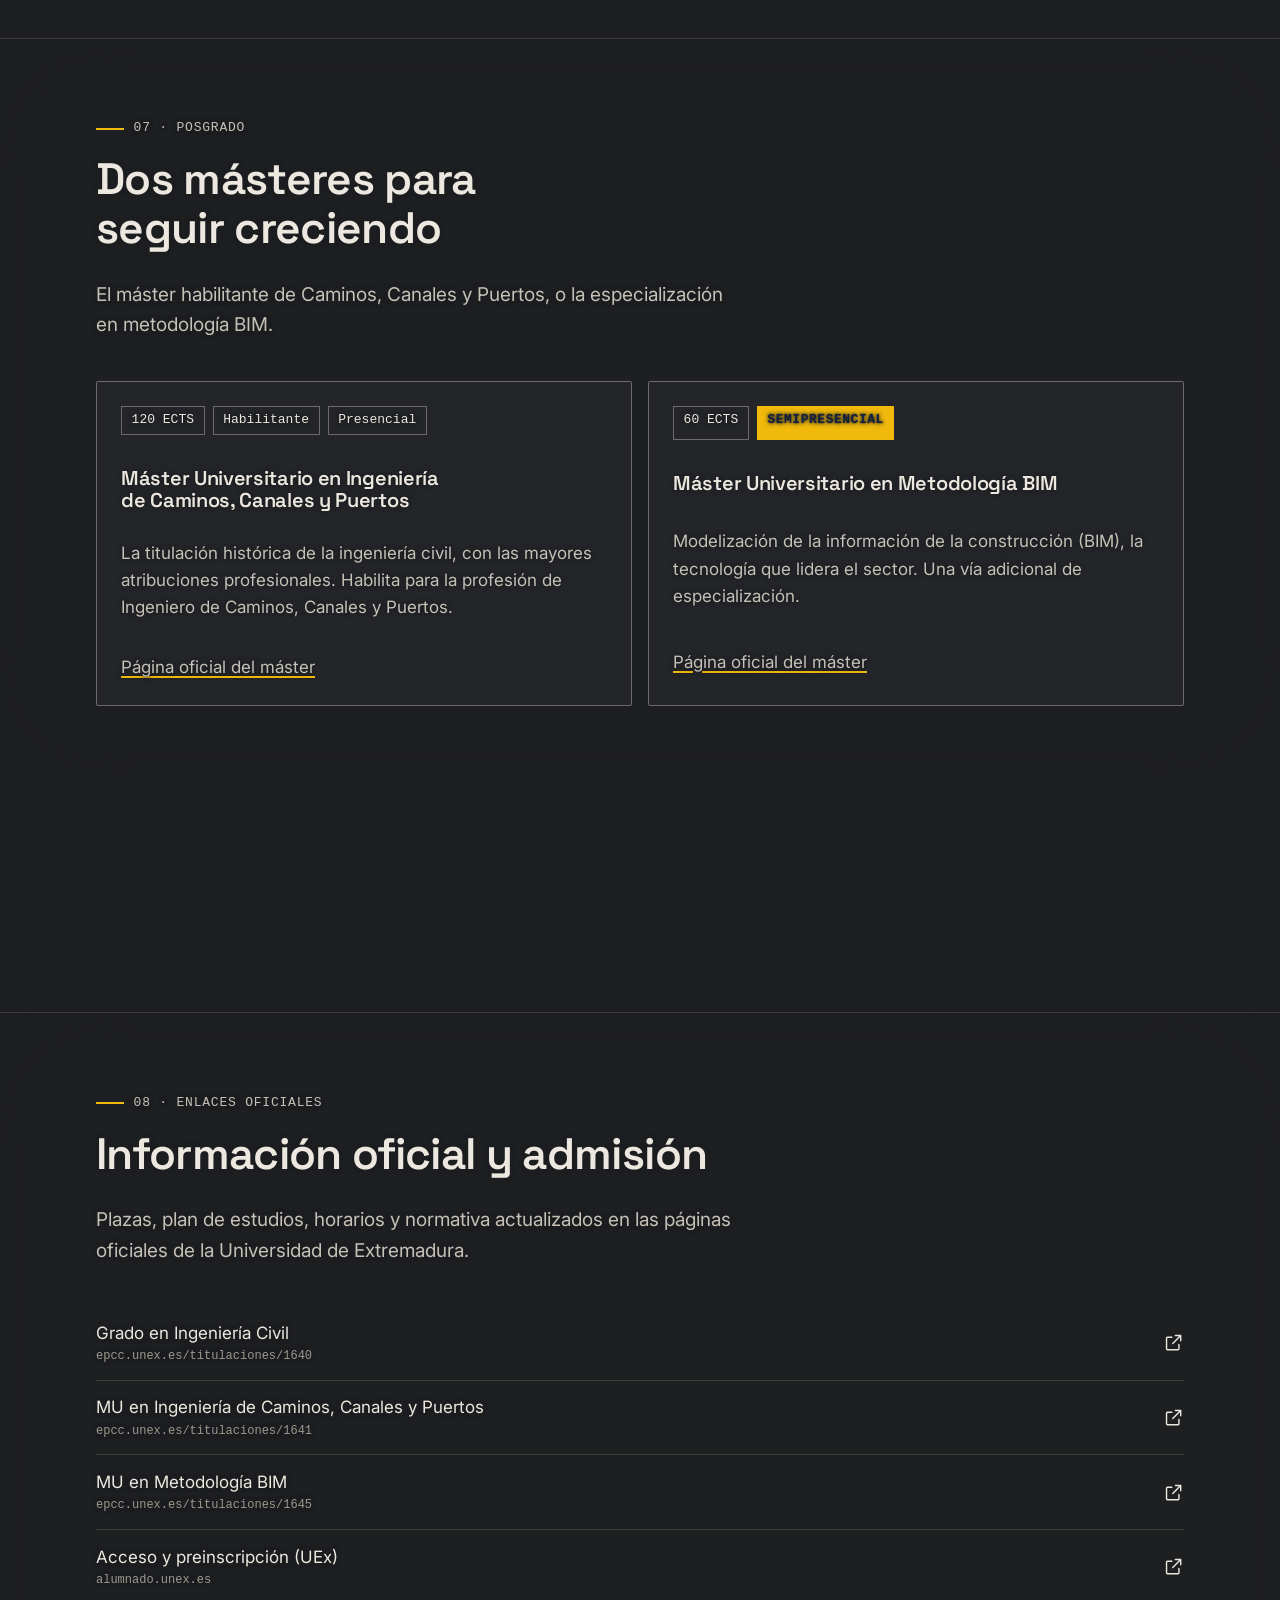
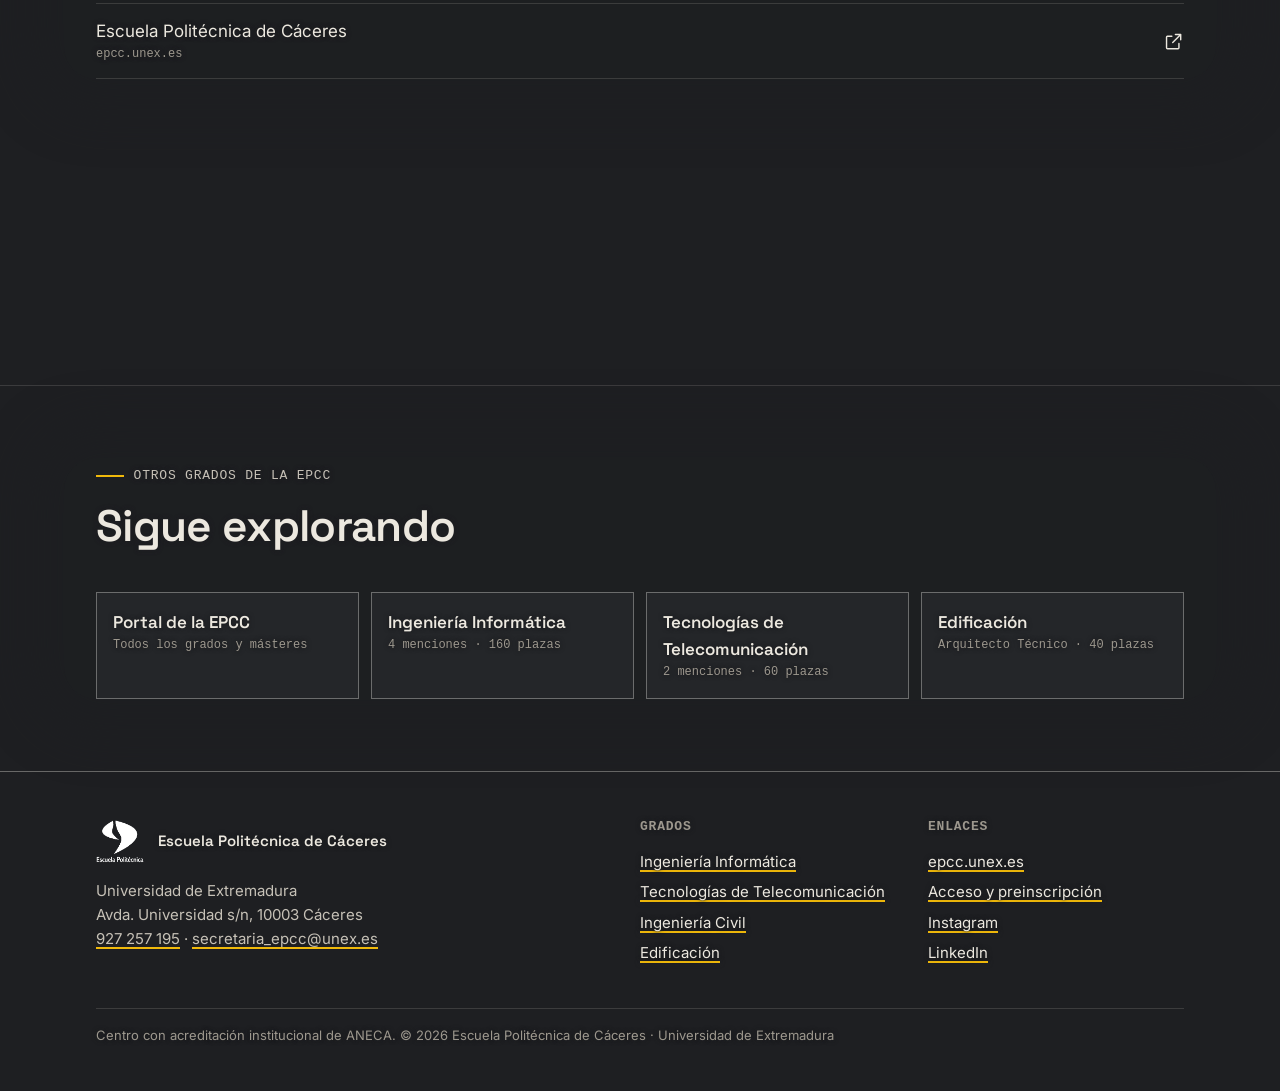
==== commit 6ce6cefd: "feat: replace dated line-art SVGs with modern geometric illustrations Replaced all 11 parallax symbo" ====
--- a/civil.html
+++ b/civil.html
@@ -19,20 +19,178 @@
   <script src="assets/js/parallax.js" defer></script>
 </head>
 <body>
+  <svg class="sprite" width="0" height="0" style="position:absolute" aria-hidden="true" focusable="false">
+    <defs>
+      <linearGradient id="grad-gold" x1="0%" y1="0%" x2="100%" y2="100%">
+        <stop offset="0%" style="stop-color:#f0b90b;stop-opacity:0.8" />
+        <stop offset="100%" style="stop-color:#f0b90b;stop-opacity:0.2" />
+      </linearGradient>
+      <linearGradient id="grad-soft" x1="0%" y1="0%" x2="100%" y2="100%">
+        <stop offset="0%" style="stop-color:currentColor;stop-opacity:0.6" />
+        <stop offset="100%" style="stop-color:currentColor;stop-opacity:0.2" />
+      </linearGradient>
+      <radialGradient id="grad-radial" cx="50%" cy="50%" r="50%">
+        <stop offset="0%" style="stop-color:currentColor;stop-opacity:0.5" />
+        <stop offset="100%" style="stop-color:currentColor;stop-opacity:0.1" />
+      </radialGradient>
+    </defs>
+    <!-- Inlined line-art sprite (source: assets/img/lineart.svg) so drawings also render from file:// -->
+    <symbol id="bridge" viewBox="0 0 800 600">
+    <!-- Constellation: interconnected nodes with fluid curves -->
+    <circle cx="150" cy="200" r="8" pathLength="1" vector-effect="non-scaling-stroke"/>
+    <circle cx="320" cy="150" r="12" pathLength="1" vector-effect="non-scaling-stroke"/>
+    <circle cx="480" cy="220" r="10" pathLength="1" vector-effect="non-scaling-stroke"/>
+    <circle cx="650" cy="180" r="14" pathLength="1" vector-effect="non-scaling-stroke"/>
+    <circle cx="220" cy="380" r="9" pathLength="1" vector-effect="non-scaling-stroke"/>
+    <circle cx="400" cy="420" r="11" pathLength="1" vector-effect="non-scaling-stroke"/>
+    <circle cx="580" cy="360" r="13" pathLength="1" vector-effect="non-scaling-stroke"/>
+    <path d="M150 200Q235 175 320 150M320 150Q400 185 480 220M480 220Q565 200 650 180" pathLength="1" vector-effect="non-scaling-stroke"/>
+    <path d="M220 380Q310 400 400 420M400 420Q490 390 580 360" pathLength="1" vector-effect="non-scaling-stroke"/>
+    <path d="M150 200Q185 290 220 380M320 150Q360 285 400 420M480 220Q530 290 580 360M650 180Q615 270 580 360" pathLength="1" vector-effect="non-scaling-stroke"/>
+    <path d="M320 150L220 380M480 220L400 420" pathLength="1" vector-effect="non-scaling-stroke" opacity="0.4"/>
+  </symbol>
+  <symbol id="dam" viewBox="0 0 800 600">
+    <!-- Fluid dynamics: organic flowing shapes -->
+    <path d="M100 200Q200 150 300 180Q400 210 500 170Q600 130 700 160" pathLength="1" vector-effect="non-scaling-stroke"/>
+    <path d="M100 280Q200 230 300 260Q400 290 500 250Q600 210 700 240" pathLength="1" vector-effect="non-scaling-stroke" opacity="0.8"/>
+    <path d="M100 360Q200 310 300 340Q400 370 500 330Q600 290 700 320" pathLength="1" vector-effect="non-scaling-stroke" opacity="0.6"/>
+    <path d="M100 440Q200 390 300 420Q400 450 500 410Q600 370 700 400" pathLength="1" vector-effect="non-scaling-stroke" opacity="0.5"/>
+    <circle cx="200" cy="180" r="6" pathLength="1" vector-effect="non-scaling-stroke"/>
+    <circle cx="400" cy="210" r="6" pathLength="1" vector-effect="non-scaling-stroke"/>
+    <circle cx="600" cy="160" r="6" pathLength="1" vector-effect="non-scaling-stroke"/>
+    <circle cx="300" cy="340" r="5" pathLength="1" vector-effect="non-scaling-stroke" opacity="0.6"/>
+    <circle cx="500" cy="330" r="5" pathLength="1" vector-effect="non-scaling-stroke" opacity="0.6"/>
+  </symbol>
+  <symbol id="circuit" viewBox="0 0 800 600">
+    <!-- Data flow: abstract circuit with modern geometric patterns -->
+    <path d="M100 100h200v100h150v100h200" pathLength="1" vector-effect="non-scaling-stroke"/>
+    <path d="M100 200h150v100h200v100h200" pathLength="1" vector-effect="non-scaling-stroke"/>
+    <path d="M100 400h250v100h300" pathLength="1" vector-effect="non-scaling-stroke"/>
+    <path d="M300 100v80M450 200v80M650 300v80M350 400v80" pathLength="1" vector-effect="non-scaling-stroke"/>
+    <circle cx="300" cy="100" r="6" pathLength="1" vector-effect="non-scaling-stroke"/>
+    <circle cx="450" cy="200" r="6" pathLength="1" vector-effect="non-scaling-stroke"/>
+    <circle cx="650" cy="300" r="6" pathLength="1" vector-effect="non-scaling-stroke"/>
+    <circle cx="350" cy="400" r="6" pathLength="1" vector-effect="non-scaling-stroke"/>
+    <rect x="280" y="80" width="40" height="40" rx="4" pathLength="1" vector-effect="non-scaling-stroke" opacity="0.5"/>
+    <rect x="430" y="180" width="40" height="40" rx="4" pathLength="1" vector-effect="non-scaling-stroke" opacity="0.5"/>
+    <rect x="630" y="280" width="40" height="40" rx="4" pathLength="1" vector-effect="non-scaling-stroke" opacity="0.5"/>
+    <rect x="330" y="380" width="40" height="40" rx="4" pathLength="1" vector-effect="non-scaling-stroke" opacity="0.5"/>
+  </symbol>
+  <symbol id="chip" viewBox="0 0 800 600">
+    <!-- Processing grid: modern chip abstraction with geometric patterns -->
+    <rect x="250" y="150" width="300" height="300" rx="8" pathLength="1" vector-effect="non-scaling-stroke"/>
+    <rect x="300" y="200" width="200" height="200" rx="6" pathLength="1" vector-effect="non-scaling-stroke" opacity="0.7"/>
+    <rect x="350" y="250" width="100" height="100" rx="4" pathLength="1" vector-effect="non-scaling-stroke" opacity="0.5"/>
+    <path d="M250 225h-50M250 300h-50M250 375h-50" pathLength="1" vector-effect="non-scaling-stroke"/>
+    <path d="M550 225h50M550 300h50M550 375h50" pathLength="1" vector-effect="non-scaling-stroke"/>
+    <path d="M325 150v-50M400 150v-50M475 150v-50" pathLength="1" vector-effect="non-scaling-stroke"/>
+    <path d="M325 450v50M400 450v50M475 450v50" pathLength="1" vector-effect="non-scaling-stroke"/>
+    <circle cx="200" cy="225" r="4" pathLength="1" vector-effect="non-scaling-stroke"/>
+    <circle cx="200" cy="300" r="4" pathLength="1" vector-effect="non-scaling-stroke"/>
+    <circle cx="200" cy="375" r="4" pathLength="1" vector-effect="non-scaling-stroke"/>
+    <circle cx="600" cy="225" r="4" pathLength="1" vector-effect="non-scaling-stroke"/>
+    <circle cx="600" cy="300" r="4" pathLength="1" vector-effect="non-scaling-stroke"/>
+    <circle cx="600" cy="375" r="4" pathLength="1" vector-effect="non-scaling-stroke"/>
+  </symbol>
+  <symbol id="network" viewBox="0 0 800 600">
+    <!-- Connected nodes: network graph visualization -->
+    <circle cx="150" cy="150" r="10" pathLength="1" vector-effect="non-scaling-stroke"/>
+    <circle cx="300" cy="100" r="12" pathLength="1" vector-effect="non-scaling-stroke"/>
+    <circle cx="500" cy="120" r="11" pathLength="1" vector-effect="non-scaling-stroke"/>
+    <circle cx="650" cy="150" r="13" pathLength="1" vector-effect="non-scaling-stroke"/>
+    <circle cx="200" cy="300" r="14" pathLength="1" vector-effect="non-scaling-stroke"/>
+    <circle cx="400" cy="320" r="16" pathLength="1" vector-effect="non-scaling-stroke"/>
+    <circle cx="600" cy="280" r="15" pathLength="1" vector-effect="non-scaling-stroke"/>
+    <circle cx="150" cy="450" r="11" pathLength="1" vector-effect="non-scaling-stroke"/>
+    <circle cx="350" cy="480" r="12" pathLength="1" vector-effect="non-scaling-stroke"/>
+    <circle cx="550" cy="440" r="13" pathLength="1" vector-effect="non-scaling-stroke"/>
+    <path d="M150 150L300 100M300 100L500 120M500 120L650 150M150 150L200 300M300 100L400 320M500 120L400 320M650 150L600 280" pathLength="1" vector-effect="non-scaling-stroke"/>
+    <path d="M200 300L400 320M400 320L600 280M200 300L150 450M400 320L350 480M600 280L550 440M150 450L350 480M350 480L550 440" pathLength="1" vector-effect="non-scaling-stroke"/>
+  </symbol>
+  <symbol id="antenna" viewBox="0 0 800 600">
+    <!-- Signal waves: radial wave patterns emanating from center -->
+    <circle cx="400" cy="300" r="40" pathLength="1" vector-effect="non-scaling-stroke"/>
+    <circle cx="400" cy="300" r="80" pathLength="1" vector-effect="non-scaling-stroke" opacity="0.8"/>
+    <circle cx="400" cy="300" r="120" pathLength="1" vector-effect="non-scaling-stroke" opacity="0.6"/>
+    <circle cx="400" cy="300" r="160" pathLength="1" vector-effect="non-scaling-stroke" opacity="0.5"/>
+    <circle cx="400" cy="300" r="200" pathLength="1" vector-effect="non-scaling-stroke" opacity="0.4"/>
+    <circle cx="400" cy="300" r="240" pathLength="1" vector-effect="non-scaling-stroke" opacity="0.3"/>
+    <path d="M400 260v-80M400 340v80M360 300h-80M440 300h80" pathLength="1" vector-effect="non-scaling-stroke"/>
+    <circle cx="400" cy="300" r="8" pathLength="1" vector-effect="non-scaling-stroke"/>
+  </symbol>
+  <symbol id="waveform" viewBox="0 0 800 600">
+    <!-- Data streams: abstract waveform patterns -->
+    <path d="M50 300Q100 250 150 300Q200 350 250 300Q300 250 350 300Q400 350 450 300Q500 250 550 300Q600 350 650 300Q700 250 750 300" pathLength="1" vector-effect="non-scaling-stroke"/>
+    <path d="M50 300Q100 200 150 300Q200 400 250 300Q300 200 350 300Q400 400 450 300Q500 200 550 300Q600 400 650 300Q700 200 750 300" pathLength="1" vector-effect="non-scaling-stroke" opacity="0.6"/>
+    <path d="M50 300Q100 150 150 300Q200 450 250 300Q300 150 350 300Q400 450 450 300Q500 150 550 300Q600 450 650 300Q700 150 750 300" pathLength="1" vector-effect="non-scaling-stroke" opacity="0.4"/>
+    <circle cx="150" cy="300" r="6" pathLength="1" vector-effect="non-scaling-stroke"/>
+    <circle cx="350" cy="300" r="6" pathLength="1" vector-effect="non-scaling-stroke"/>
+    <circle cx="550" cy="300" r="6" pathLength="1" vector-effect="non-scaling-stroke"/>
+    <circle cx="750" cy="300" r="6" pathLength="1" vector-effect="non-scaling-stroke"/>
+  </symbol>
+  <symbol id="section" viewBox="0 0 800 600">
+    <!-- Value layers: overlapping wave forms suggesting depth -->
+    <path d="M50 500Q200 450 350 480Q500 510 650 460Q725 435 800 450" pathLength="1" vector-effect="non-scaling-stroke" opacity="0.3"/>
+    <path d="M50 420Q200 370 350 400Q500 430 650 380Q725 355 800 370" pathLength="1" vector-effect="non-scaling-stroke" opacity="0.5"/>
+    <path d="M50 340Q200 290 350 320Q500 350 650 300Q725 275 800 290" pathLength="1" vector-effect="non-scaling-stroke" opacity="0.7"/>
+    <path d="M50 260Q200 210 350 240Q500 270 650 220Q725 195 800 210" pathLength="1" vector-effect="non-scaling-stroke" opacity="0.9"/>
+    <path d="M50 180Q200 130 350 160Q500 190 650 140Q725 115 800 130" pathLength="1" vector-effect="non-scaling-stroke"/>
+    <circle cx="200" cy="130" r="4" pathLength="1" vector-effect="non-scaling-stroke"/>
+    <circle cx="350" cy="160" r="4" pathLength="1" vector-effect="non-scaling-stroke"/>
+    <circle cx="500" cy="190" r="4" pathLength="1" vector-effect="non-scaling-stroke"/>
+    <circle cx="650" cy="140" r="4" pathLength="1" vector-effect="non-scaling-stroke"/>
+  </symbol>
+  <symbol id="frame" viewBox="0 0 800 600">
+    <!-- Structural mesh: geometric framework with perspective -->
+    <path d="M150 100h500v400h-500Z" pathLength="1" vector-effect="non-scaling-stroke"/>
+    <path d="M200 150h400v300h-400Z" pathLength="1" vector-effect="non-scaling-stroke" opacity="0.7"/>
+    <path d="M250 200h300v200h-300Z" pathLength="1" vector-effect="non-scaling-stroke" opacity="0.5"/>
+    <path d="M150 100L250 200M650 100L550 200M150 500L250 400M650 500L550 400" pathLength="1" vector-effect="non-scaling-stroke"/>
+    <path d="M250 200v200M550 200v200M250 200h300M250 400h300" pathLength="1" vector-effect="non-scaling-stroke" opacity="0.6"/>
+    <circle cx="250" cy="200" r="5" pathLength="1" vector-effect="non-scaling-stroke"/>
+    <circle cx="550" cy="200" r="5" pathLength="1" vector-effect="non-scaling-stroke"/>
+    <circle cx="250" cy="400" r="5" pathLength="1" vector-effect="non-scaling-stroke"/>
+    <circle cx="550" cy="400" r="5" pathLength="1" vector-effect="non-scaling-stroke"/>
+  </symbol>
+  <symbol id="plan" viewBox="0 0 800 600">
+    <!-- Blueprint grid: modern architectural abstraction -->
+    <rect x="150" y="100" width="500" height="400" pathLength="1" vector-effect="non-scaling-stroke"/>
+    <path d="M150 200h500M150 300h500M150 400h500" pathLength="1" vector-effect="non-scaling-stroke" opacity="0.5"/>
+    <path d="M250 100v400M400 100v400M550 100v400" pathLength="1" vector-effect="non-scaling-stroke" opacity="0.5"/>
+    <rect x="200" y="150" width="100" height="100" pathLength="1" vector-effect="non-scaling-stroke" opacity="0.7"/>
+    <rect x="350" y="250" width="100" height="100" pathLength="1" vector-effect="non-scaling-stroke" opacity="0.7"/>
+    <rect x="500" y="350" width="100" height="100" pathLength="1" vector-effect="non-scaling-stroke" opacity="0.7"/>
+    <circle cx="250" cy="200" r="5" pathLength="1" vector-effect="non-scaling-stroke"/>
+    <circle cx="400" cy="300" r="5" pathLength="1" vector-effect="non-scaling-stroke"/>
+    <circle cx="550" cy="400" r="5" pathLength="1" vector-effect="non-scaling-stroke"/>
+  </symbol>
+  <symbol id="road" viewBox="0 0 800 600">
+    <!-- Path convergence: perspective lines with nodes -->
+    <path d="M100 550L350 300L400 300L450 300L700 550" pathLength="1" vector-effect="non-scaling-stroke"/>
+    <path d="M150 550L360 320L440 320L650 550" pathLength="1" vector-effect="non-scaling-stroke" opacity="0.7"/>
+    <path d="M200 550L370 340L430 340L600 550" pathLength="1" vector-effect="non-scaling-stroke" opacity="0.5"/>
+    <path d="M400 300v-100M400 200v-50" pathLength="1" vector-effect="non-scaling-stroke"/>
+    <circle cx="400" cy="300" r="8" pathLength="1" vector-effect="non-scaling-stroke"/>
+    <circle cx="400" cy="200" r="6" pathLength="1" vector-effect="non-scaling-stroke"/>
+    <circle cx="400" cy="150" r="5" pathLength="1" vector-effect="non-scaling-stroke"/>
+    <circle cx="200" cy="500" r="5" pathLength="1" vector-effect="non-scaling-stroke" opacity="0.6"/>
+    <circle cx="600" cy="500" r="5" pathLength="1" vector-effect="non-scaling-stroke" opacity="0.6"/>
+  </symbol>
+  </svg>
   <a class="skip-link" href="#contenido">Saltar al contenido</a>
 
   <div class="layers" aria-hidden="true">
     <div class="layer layer-grid"></div>
     <div class="layer layer-art">
-      <svg class="scene" style="--i: 0" viewBox="0 0 800 600"><use href="assets/img/lineart.svg#bridge"/></svg>
-      <svg class="scene" style="--i: 1" viewBox="0 0 800 600"><use href="assets/img/lineart.svg#dam"/></svg>
-      <svg class="scene" style="--i: 2" viewBox="0 0 800 600"><use href="assets/img/lineart.svg#road"/></svg>
-      <svg class="scene" style="--i: 3" viewBox="0 0 800 600"><use href="assets/img/lineart.svg#section"/></svg>
-      <svg class="scene" style="--i: 4" viewBox="0 0 800 600"><use href="assets/img/lineart.svg#circuit"/></svg>
-      <svg class="scene" style="--i: 5" viewBox="0 0 800 600"><use href="assets/img/lineart.svg#frame"/></svg>
-      <svg class="scene" style="--i: 6" viewBox="0 0 800 600"><use href="assets/img/lineart.svg#antenna"/></svg>
-      <svg class="scene" style="--i: 7" viewBox="0 0 800 600"><use href="assets/img/lineart.svg#plan"/></svg>
-      <svg class="scene" style="--i: 8" viewBox="0 0 800 600"><use href="assets/img/lineart.svg#network"/></svg>
+      <svg class="scene" style="--i: 0" viewBox="0 0 800 600"><use href="#bridge"/></svg>
+      <svg class="scene" style="--i: 1" viewBox="0 0 800 600"><use href="#dam"/></svg>
+      <svg class="scene" style="--i: 2" viewBox="0 0 800 600"><use href="#road"/></svg>
+      <svg class="scene" style="--i: 3" viewBox="0 0 800 600"><use href="#section"/></svg>
+      <svg class="scene" style="--i: 4" viewBox="0 0 800 600"><use href="#circuit"/></svg>
+      <svg class="scene" style="--i: 5" viewBox="0 0 800 600"><use href="#frame"/></svg>
+      <svg class="scene" style="--i: 6" viewBox="0 0 800 600"><use href="#antenna"/></svg>
+      <svg class="scene" style="--i: 7" viewBox="0 0 800 600"><use href="#plan"/></svg>
+      <svg class="scene" style="--i: 8" viewBox="0 0 800 600"><use href="#network"/></svg>
     </div>
   </div>
 
--- a/assets/css/site.css
+++ b/assets/css/site.css
@@ -15,6 +15,7 @@
   --grid-minor: rgba(236, 232, 223, 0.055);
   --grid-major: rgba(236, 232, 223, 0.11);
   --art: rgba(236, 232, 223, 0.4);
+  --veil: rgba(30, 31, 34, 0.74);
   --panel: rgba(38, 40, 44, 0.84);
   --accent: #f0b90b;
   --accent-soft: rgba(240, 185, 11, 0.16);
@@ -44,6 +45,7 @@
   --grid-minor: rgba(20, 33, 61, 0.045);
   --grid-major: rgba(20, 33, 61, 0.09);
   --art: rgba(20, 33, 61, 0.32);
+  --veil: rgba(244, 241, 234, 0.78);
   --panel: rgba(251, 250, 246, 0.86);
   --accent: #e3ae00;
   --accent-soft: rgba(227, 174, 0, 0.18);
@@ -219,6 +221,25 @@
 
 .section { padding: 4.5rem 0; border-top: 1px solid var(--rule); }
 
+/* Soft paper veil behind section content: dims drawings under text while
+   the gaps between sections keep them at full strength. */
+.section > .wrap { position: relative; isolation: isolate; }
+.section > .wrap::before {
+  content: "";
+  position: absolute;
+  inset: 0;
+  z-index: -1;
+  pointer-events: none;
+  border-radius: 2rem;
+  background: var(--veil);
+  box-shadow: 0 0 3rem 2rem var(--veil);
+}
+
+/* Paper halo around glyphs for lines that still cross text. */
+.page :is(h1, h2, h3, p, li, dt, dd) {
+  text-shadow: 0 0 0.35rem var(--paper), 0 0 0.15rem var(--paper);
+}
+
 .section-head { max-width: var(--measure); margin-bottom: 2.5rem; }
 
 .eyebrow {
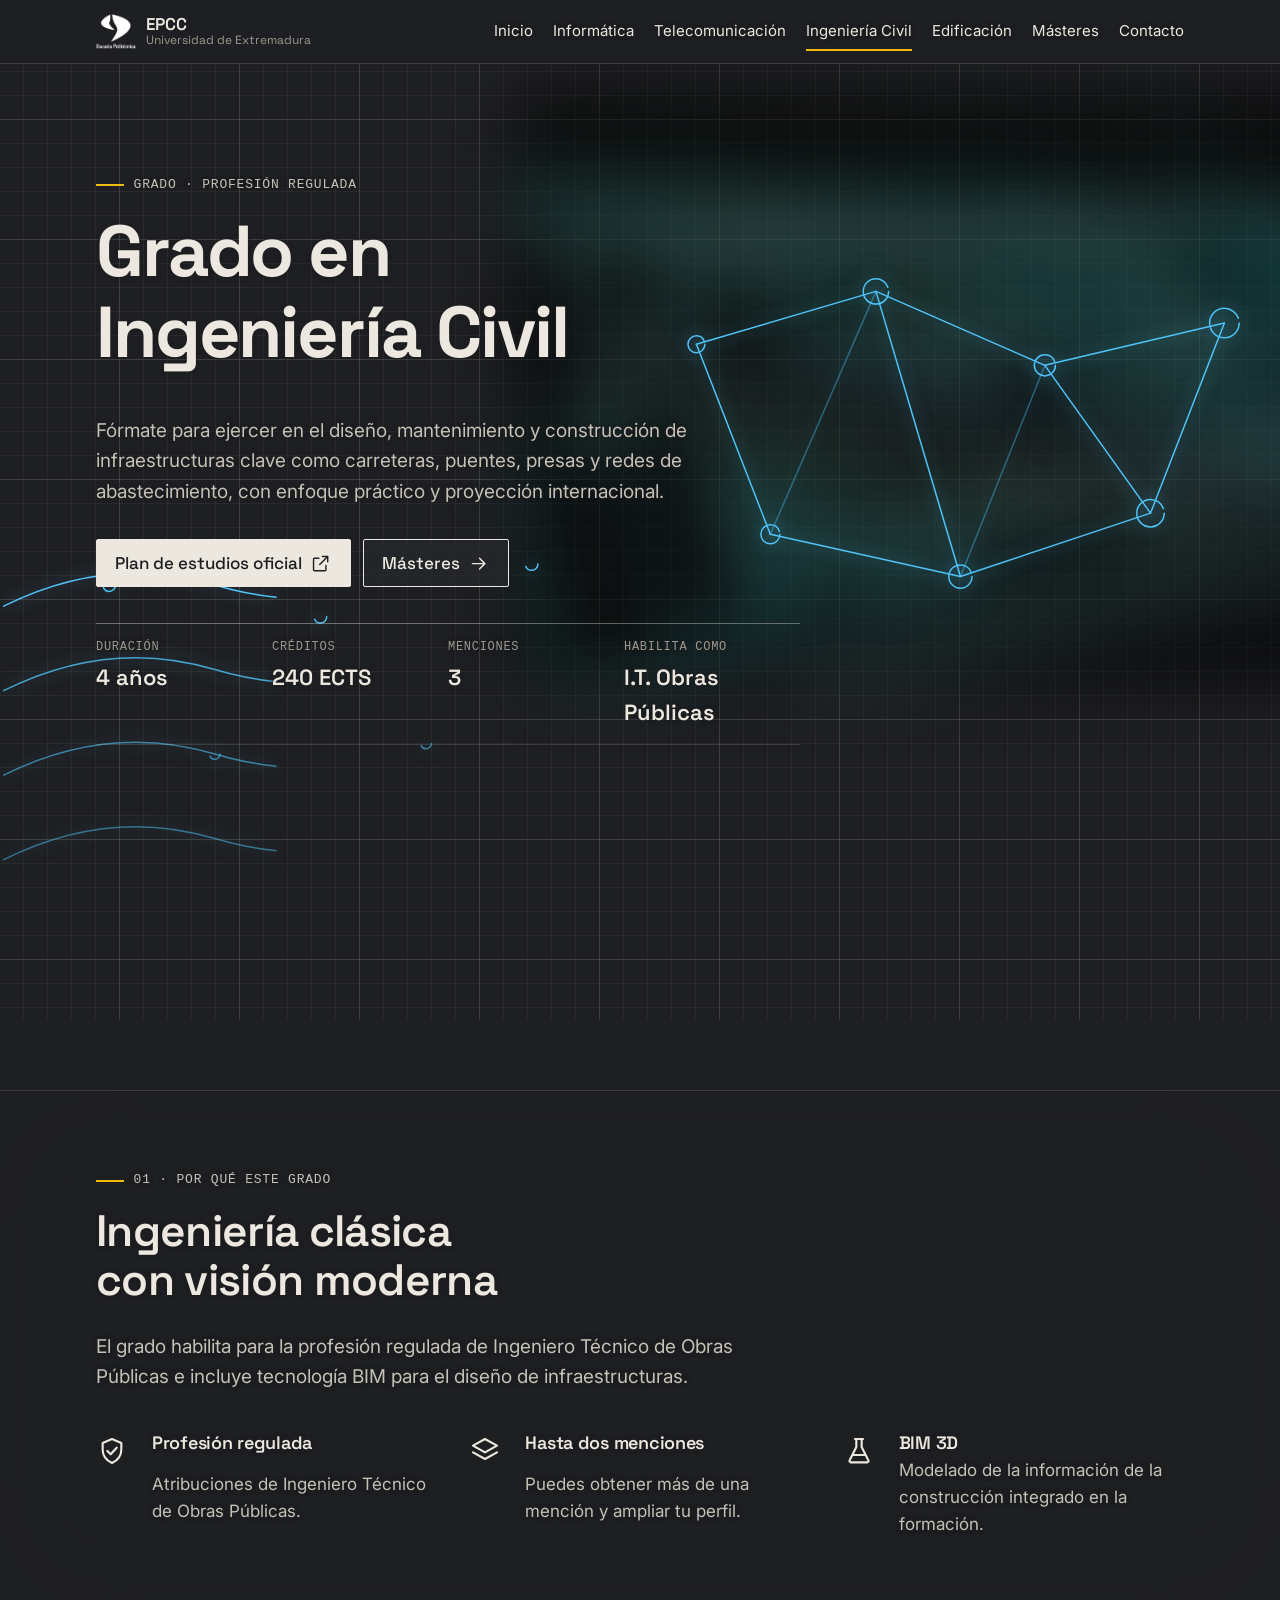
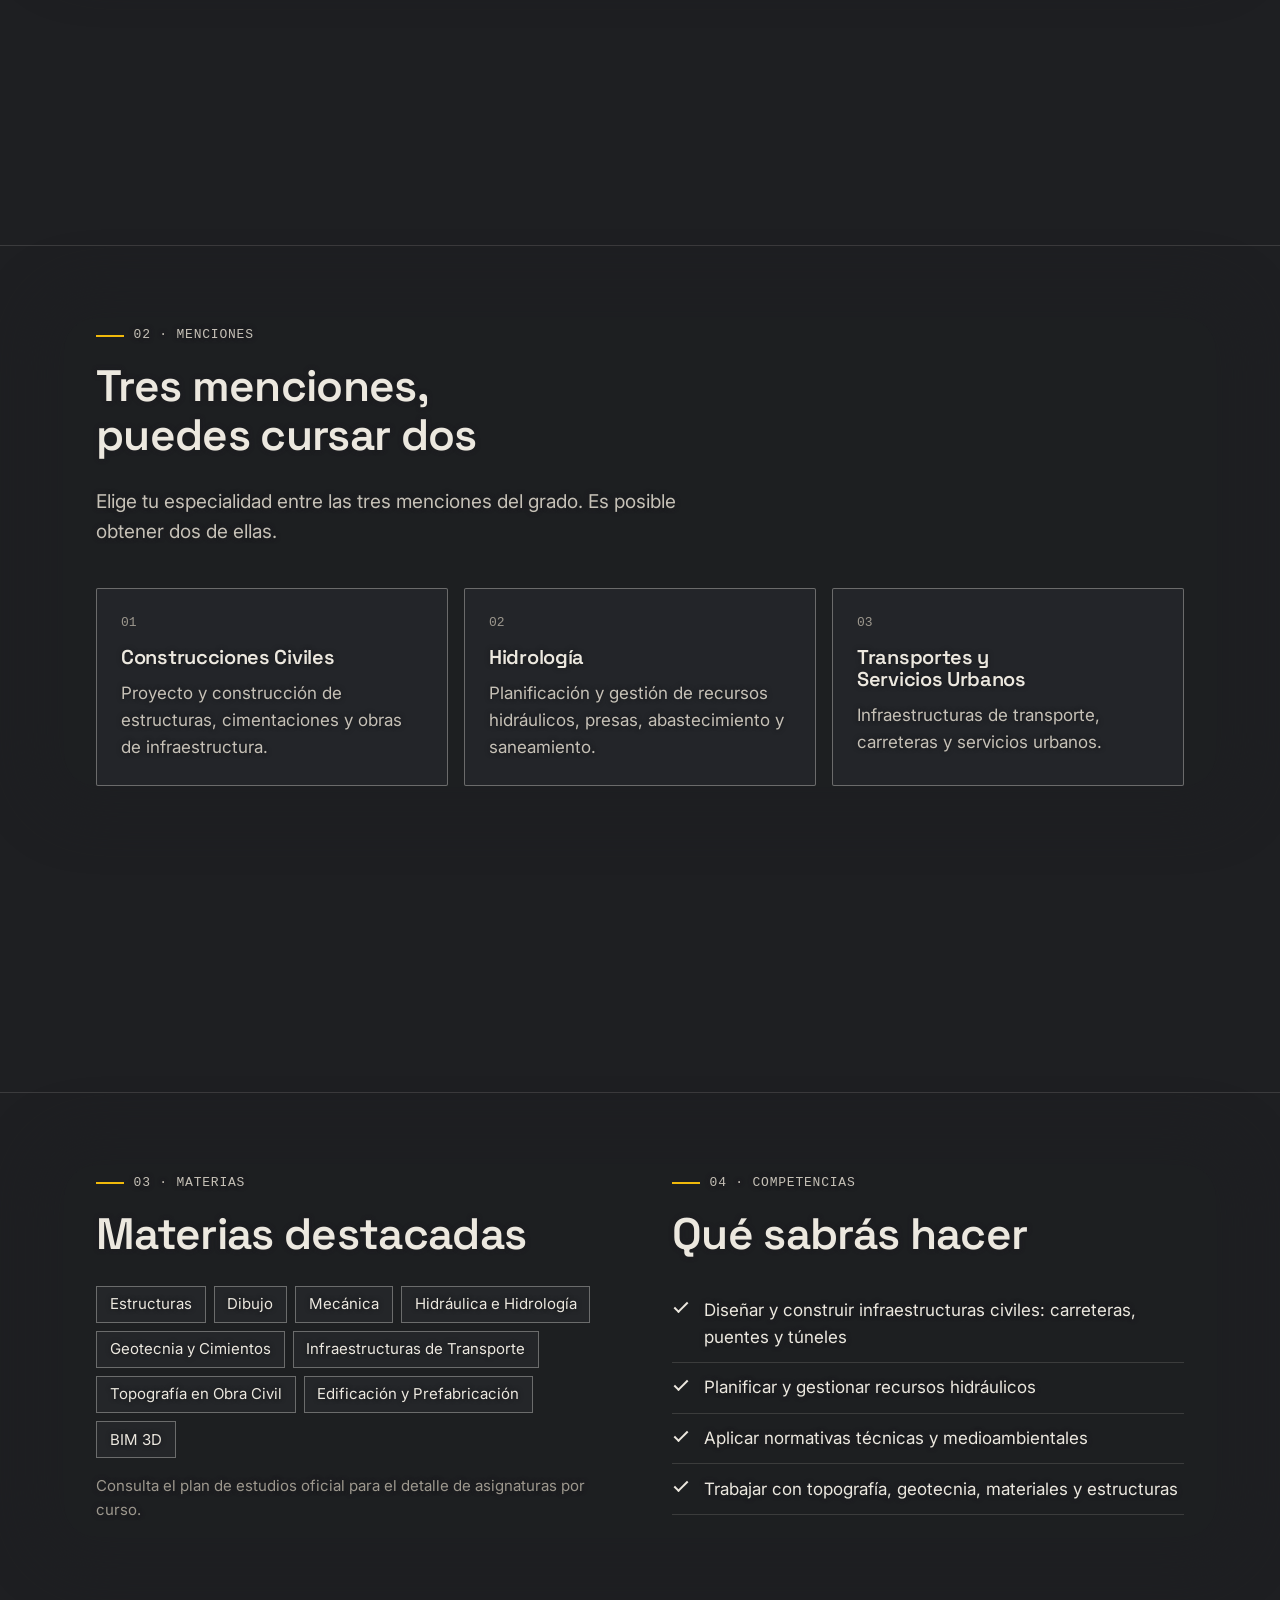
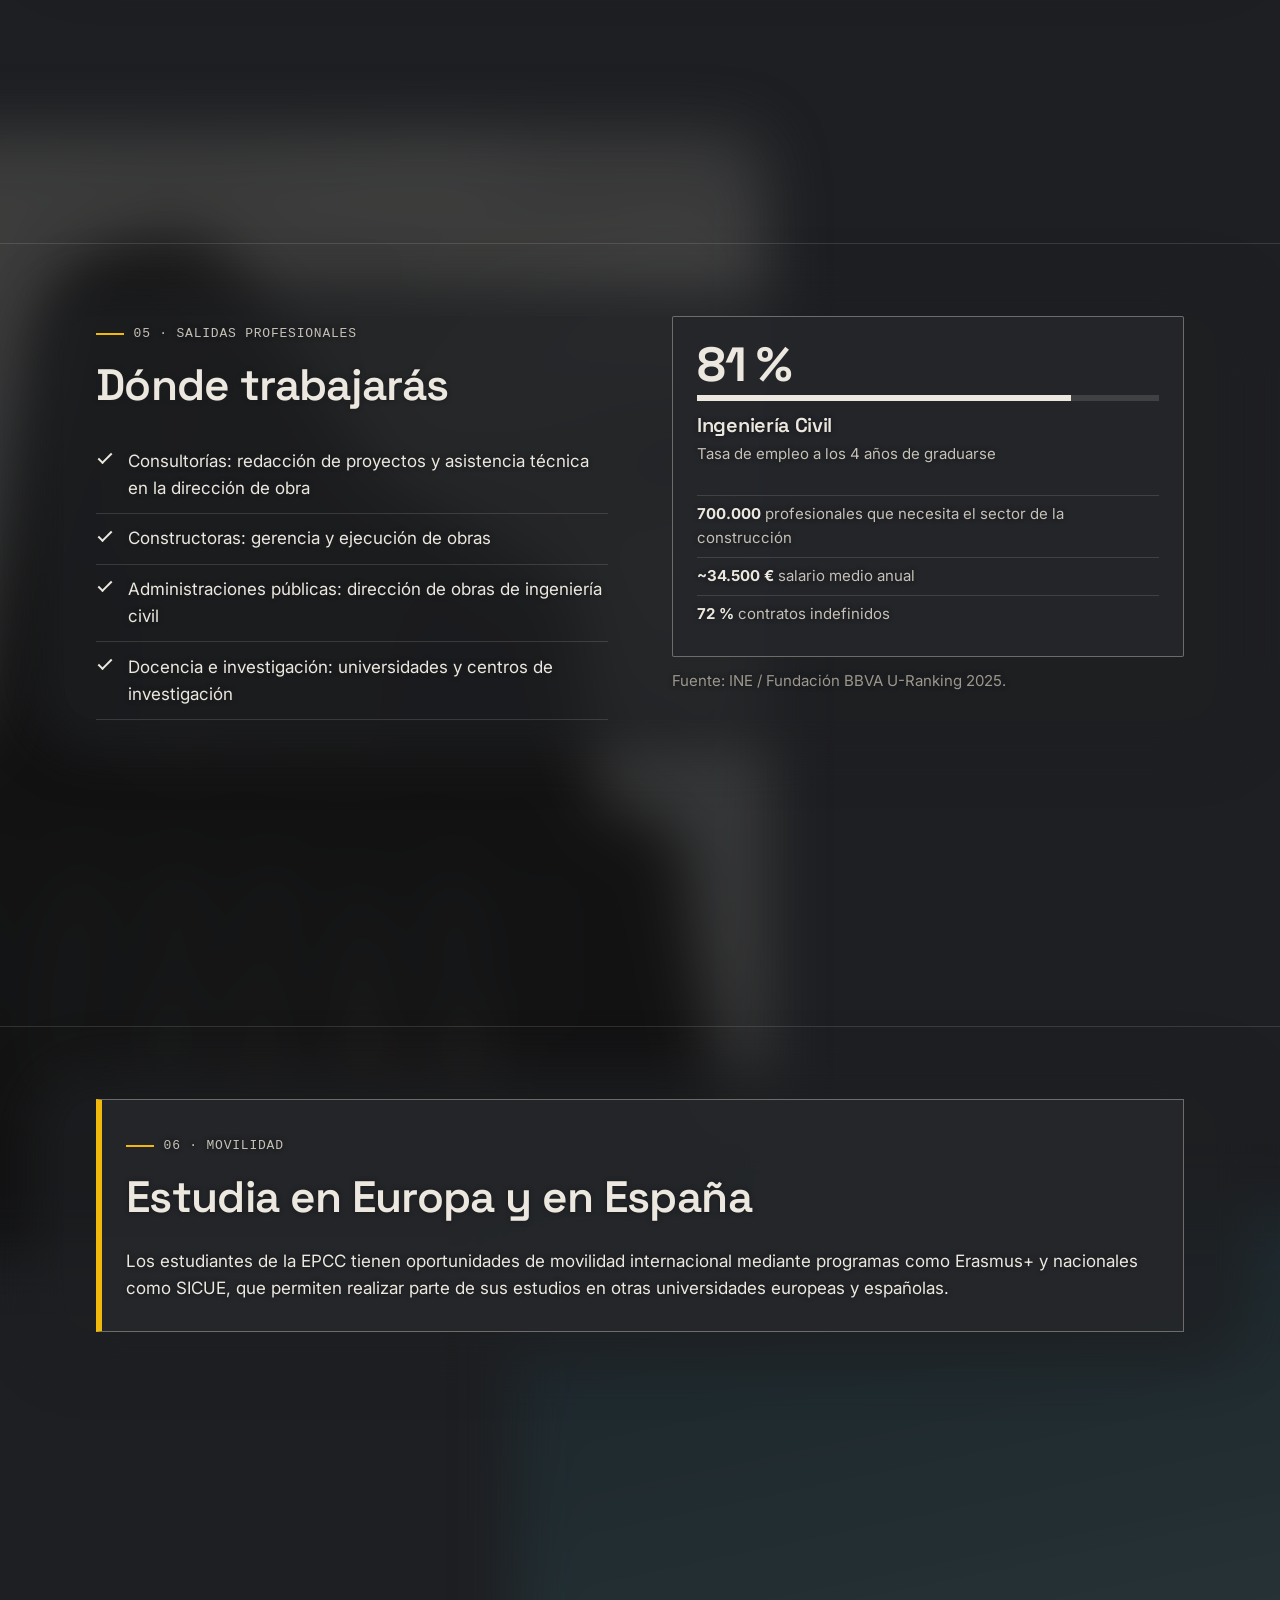
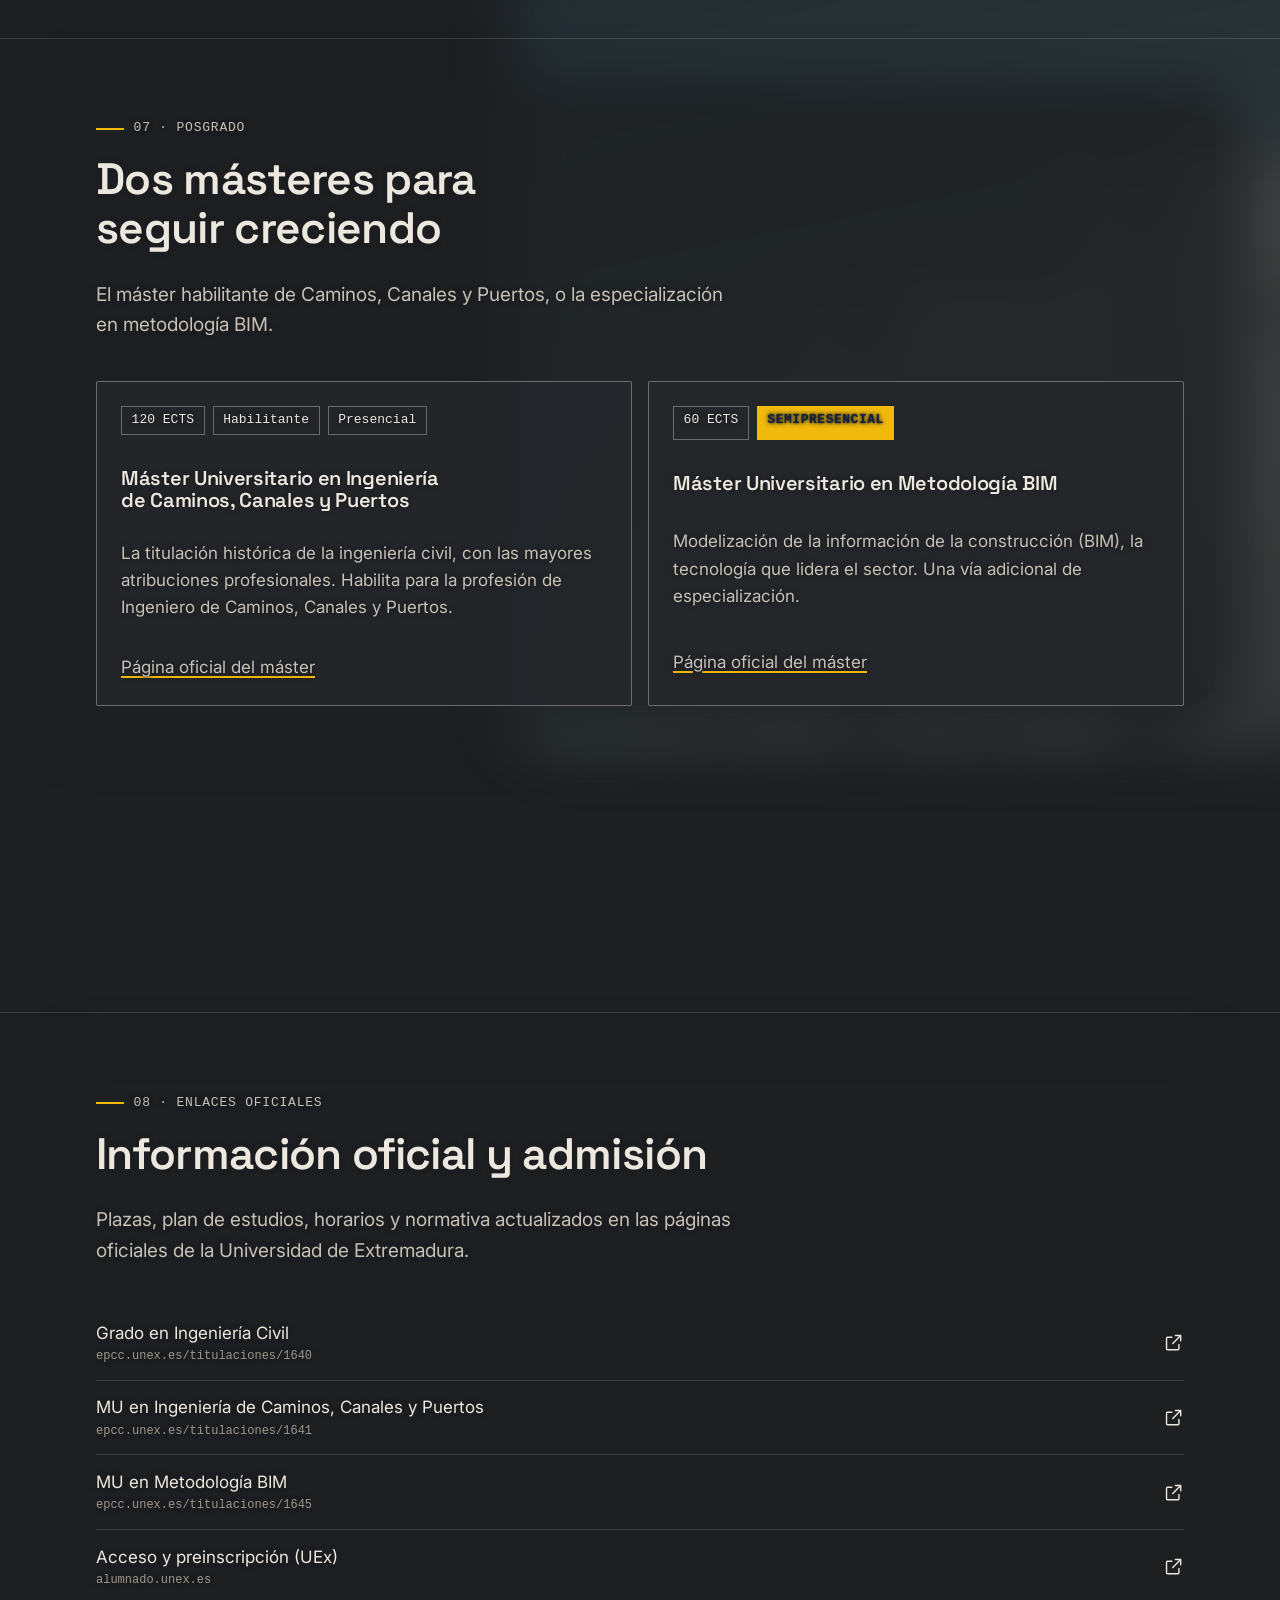
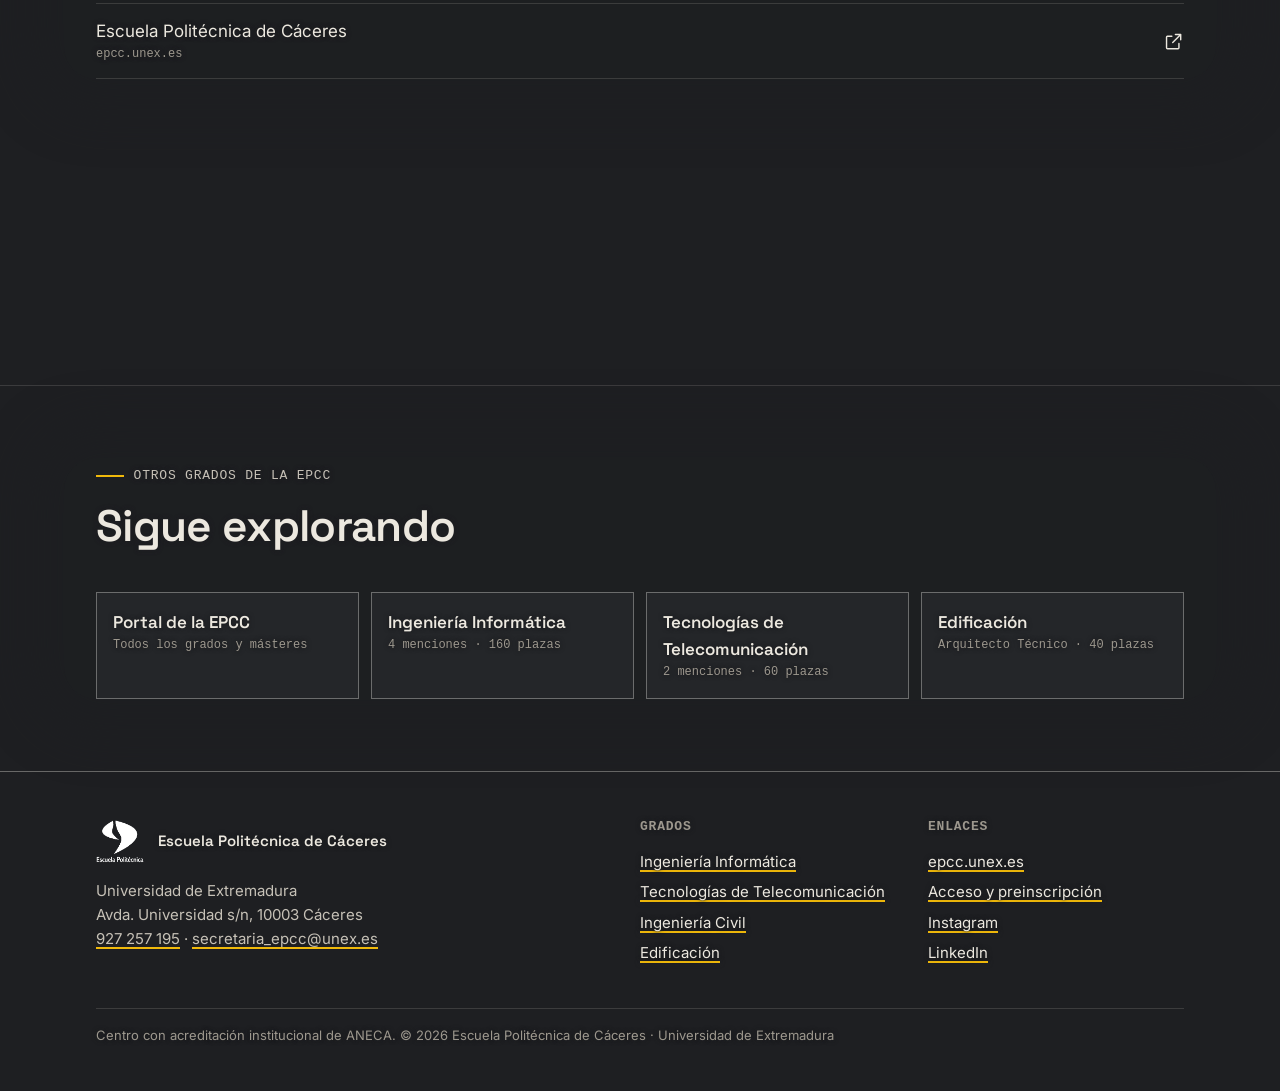
==== commit 351681da: "feat: add blurred stock photos as background layers + neon blue SVG glow - Added layer-photos with 3" ====
--- a/civil.html
+++ b/civil.html
@@ -181,6 +181,17 @@
 
   <div class="layers" aria-hidden="true">
     <div class="layer layer-grid"></div>
+    <div class="layer layer-photos">
+      <div class="photo-bg photo-hero">
+        <img src="assets/img/hero-bg.jpg" alt="" loading="lazy">
+      </div>
+      <div class="photo-bg photo-empleo">
+        <img src="assets/img/empleo-bg.jpg" alt="" loading="lazy">
+      </div>
+      <div class="photo-bg photo-movilidad">
+        <img src="assets/img/movilidad-bg.jpg" alt="" loading="lazy">
+      </div>
+    </div>
     <div class="layer layer-art">
       <svg class="scene" style="--i: 0" viewBox="0 0 800 600"><use href="#bridge"/></svg>
       <svg class="scene" style="--i: 1" viewBox="0 0 800 600"><use href="#dam"/></svg>
--- a/assets/css/site.css
+++ b/assets/css/site.css
@@ -172,6 +172,48 @@
   inset: 0;
   transform: translate3d(0, calc(var(--ay, 0) * 1px), 0);
   will-change: transform;
+  z-index: 2;
+}
+
+.layer-photos {
+  position: absolute;
+  inset: 0;
+  z-index: 1;
+  pointer-events: none;
+}
+
+.photo-bg {
+  position: absolute;
+  width: min(70vw, 1200px);
+  height: auto;
+  filter: blur(30px) brightness(0.4);
+  opacity: 0.6;
+  border-radius: 40px;
+  overflow: hidden;
+}
+
+.photo-bg img {
+  width: 100%;
+  height: auto;
+  display: block;
+}
+
+.photo-hero {
+  top: 10vh;
+  right: -10vw;
+  transform: translate3d(0, calc(var(--ay, 0) * 0.3px), 0);
+}
+
+.photo-empleo {
+  top: calc(3 * 120vh + 10vh);
+  left: -10vw;
+  transform: translate3d(0, calc(var(--ay, 0) * 0.3px), 0);
+}
+
+.photo-movilidad {
+  top: calc(4 * 120vh + 10vh);
+  right: -10vw;
+  transform: translate3d(0, calc(var(--ay, 0) * 0.3px), 0);
 }
 
 .scene {
@@ -181,7 +223,7 @@
   width: min(66vw, 1100px);
   max-width: none;
   height: auto;
-  color: var(--art);
+  color: #4fc3f7;
   fill: none;
   stroke: currentColor;
   stroke-width: 1.5;
@@ -190,6 +232,7 @@
   stroke-dasharray: 1;
   stroke-dashoffset: var(--p, 0);
   opacity: var(--o, 1);
+  filter: drop-shadow(0 0 8px rgba(79, 195, 247, 0.6));
 }
 
 .scene:nth-child(even) { right: auto; left: -8vw; }
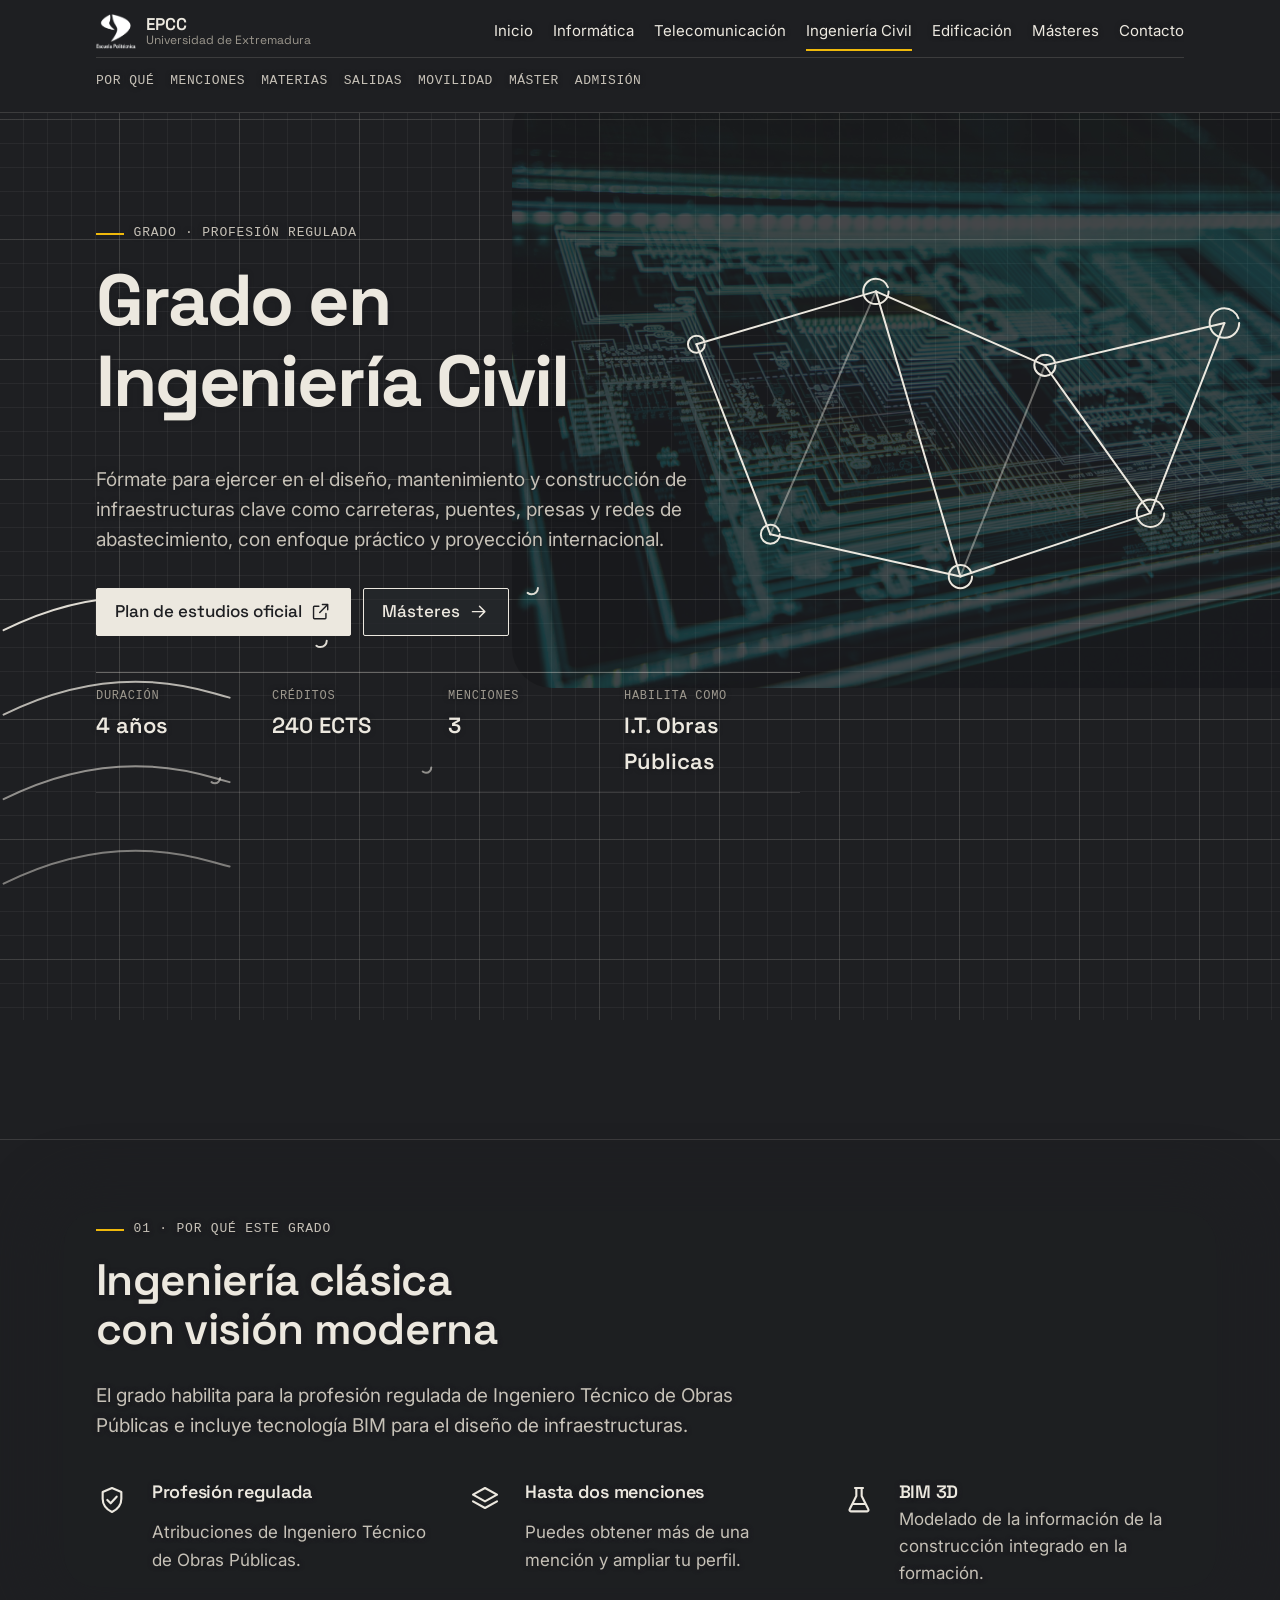
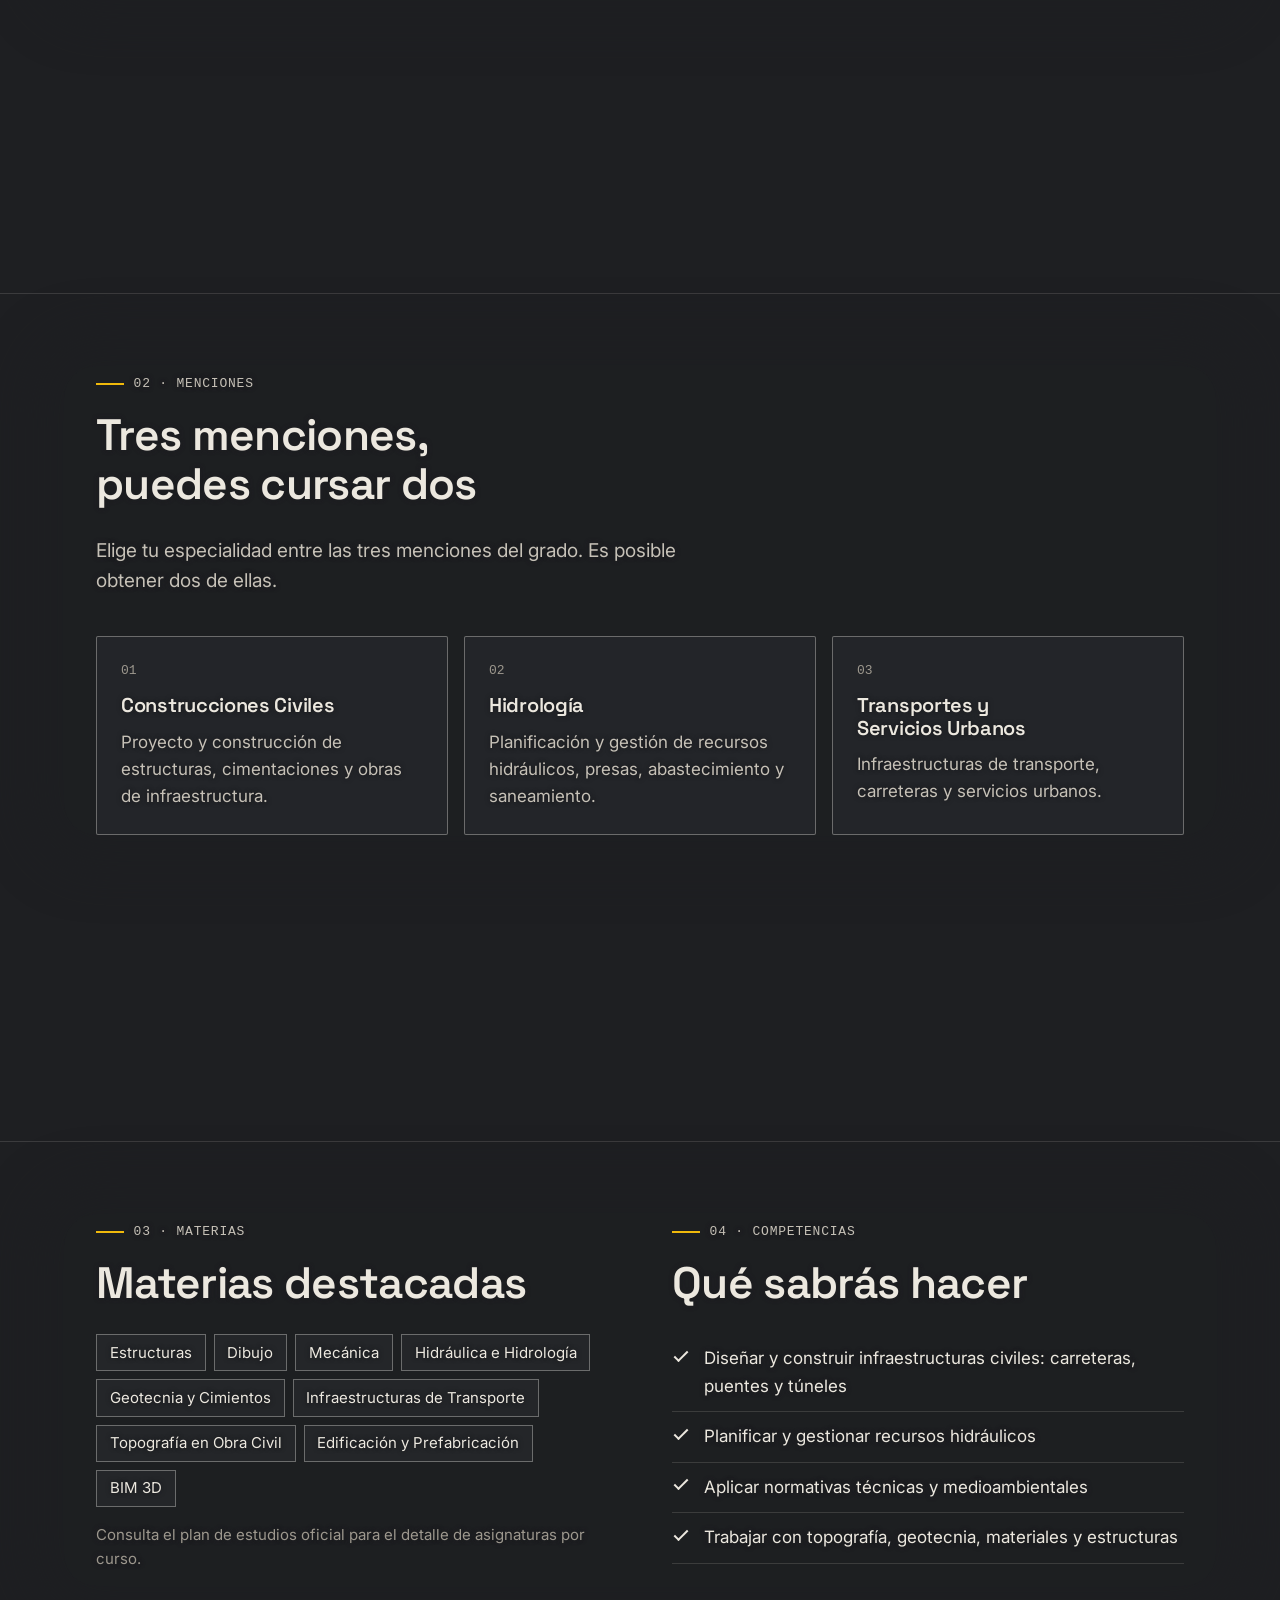
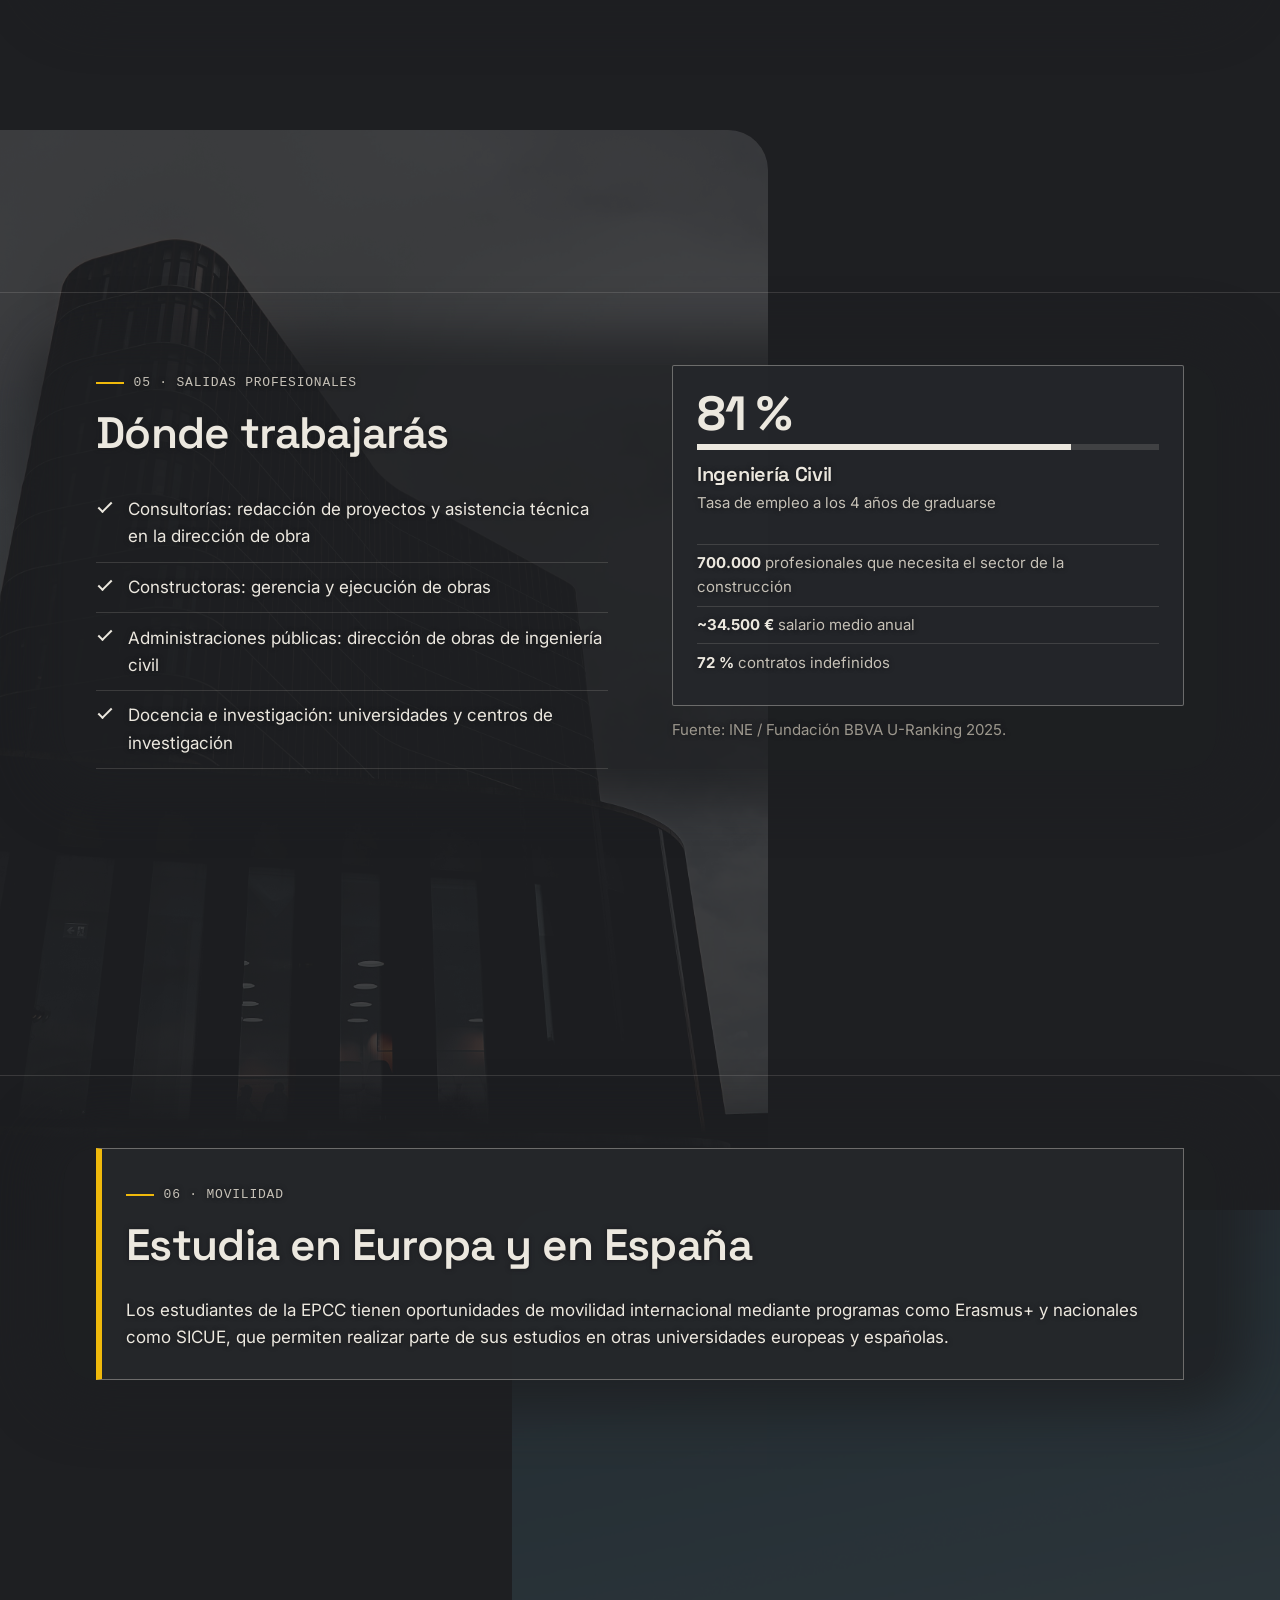
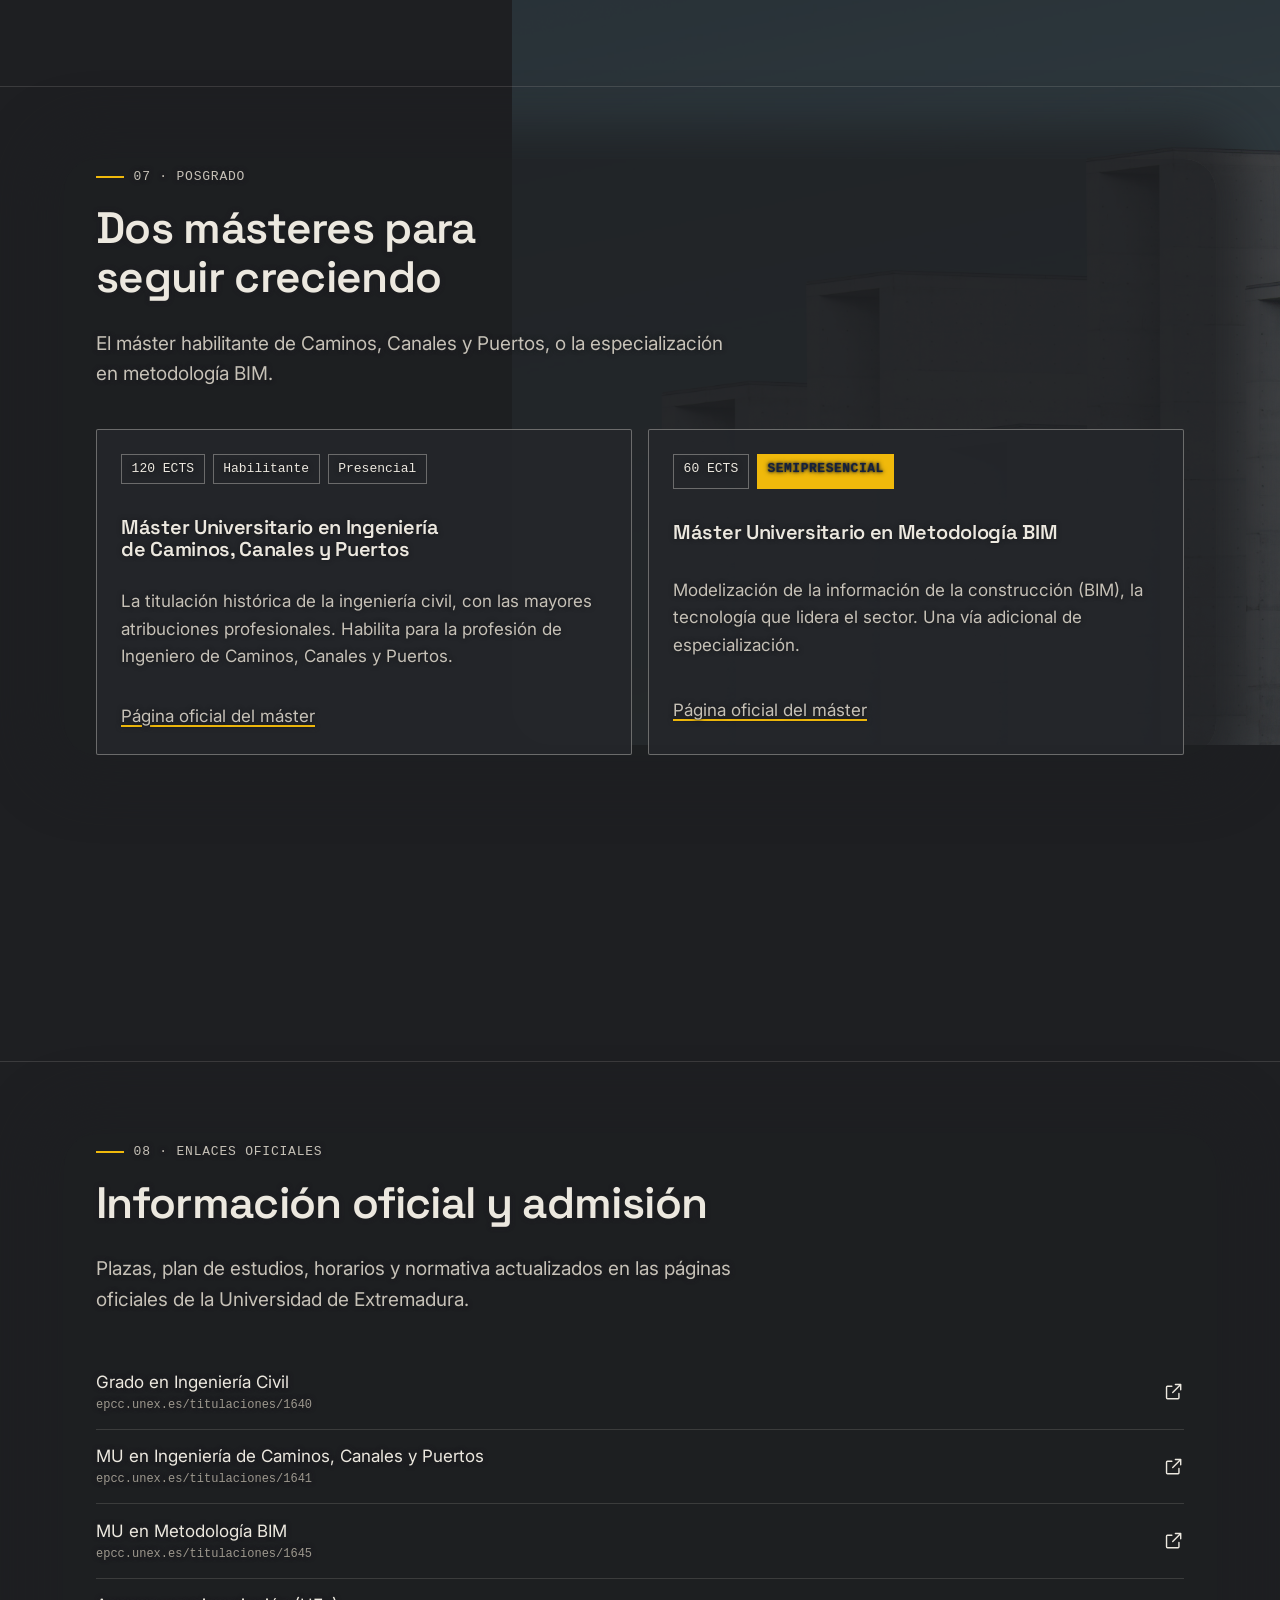
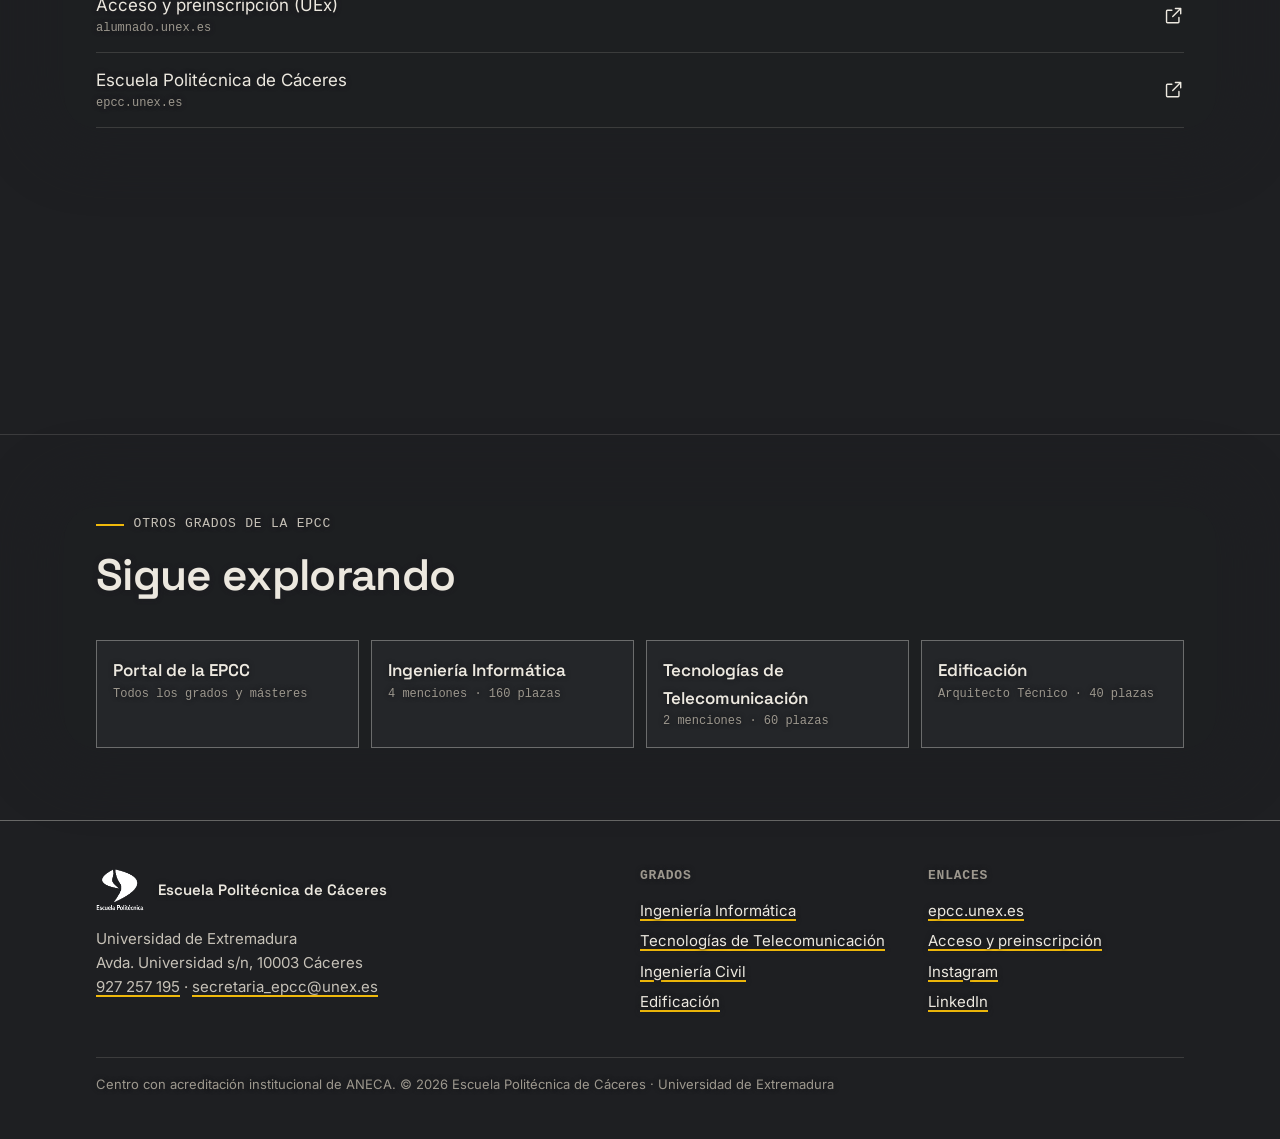
==== commit 8fbca3f0: "feat(nav): add sub-navigation on degree pages and align sibling order Adds a discreet second row und" ====
--- a/civil.html
+++ b/civil.html
@@ -224,6 +224,17 @@
             <li><a href="#contacto">Contacto</a></li>
           </ul>
         </nav>
+        <nav class="subnav" aria-label="Secciones de este grado">
+          <ul>
+            <li><a href="#por-que">Por qué</a></li>
+            <li><a href="#menciones">Menciones</a></li>
+            <li><a href="#materias">Materias</a></li>
+            <li><a href="#salidas">Salidas</a></li>
+            <li><a href="#movilidad">Movilidad</a></li>
+            <li><a href="#master">Máster</a></li>
+            <li><a href="#enlaces">Admisión</a></li>
+          </ul>
+        </nav>
       </div>
     </header>
 
--- a/assets/css/site.css
+++ b/assets/css/site.css
@@ -186,8 +186,7 @@
   position: absolute;
   width: min(70vw, 1200px);
   height: auto;
-  filter: blur(30px) brightness(0.4);
-  opacity: 0.6;
+  opacity: 0.18;
   border-radius: 40px;
   overflow: hidden;
 }
@@ -223,16 +222,15 @@
   width: min(66vw, 1100px);
   max-width: none;
   height: auto;
-  color: #4fc3f7;
+  color: var(--ink);
   fill: none;
   stroke: currentColor;
-  stroke-width: 1.5;
+  stroke-width: 2;
   stroke-linecap: round;
   stroke-linejoin: round;
   stroke-dasharray: 1;
   stroke-dashoffset: var(--p, 0);
   opacity: var(--o, 1);
-  filter: drop-shadow(0 0 8px rgba(79, 195, 247, 0.6));
 }
 
 .scene:nth-child(even) { right: auto; left: -8vw; }
@@ -364,8 +362,42 @@
 .nav a:hover,
 .nav a[aria-current="page"] { border-bottom-color: var(--accent); }
 
+/* Sub-navigation for degree pages: secondary row with section anchors.
+   Visually quieter than the main nav, with a thin top rule. */
+.subnav {
+  width: 100%;
+  overflow-x: auto;
+  scrollbar-width: none;
+  border-top: 1px solid var(--rule);
+}
+.subnav::-webkit-scrollbar { display: none; }
+
+.subnav ul {
+  display: flex;
+  gap: 1rem;
+  margin: 0;
+  padding: 0.4rem 0;
+  list-style: none;
+  white-space: nowrap;
+}
+
+.subnav a {
+  display: inline-block;
+  padding: 0.2rem 0;
+  font-size: 0.8125rem;
+  font-family: var(--font-mono);
+  text-transform: uppercase;
+  letter-spacing: 0.04em;
+  color: var(--ink-2);
+  text-decoration: none;
+  border-bottom: 1px solid transparent;
+}
+
+.subnav a:hover { color: var(--ink); border-bottom-color: var(--accent); }
+
 @media (min-width: 900px) {
   .nav { width: auto; }
+  .subnav { width: 100%; }
 }
 
 /* ---------- Hero ---------- */
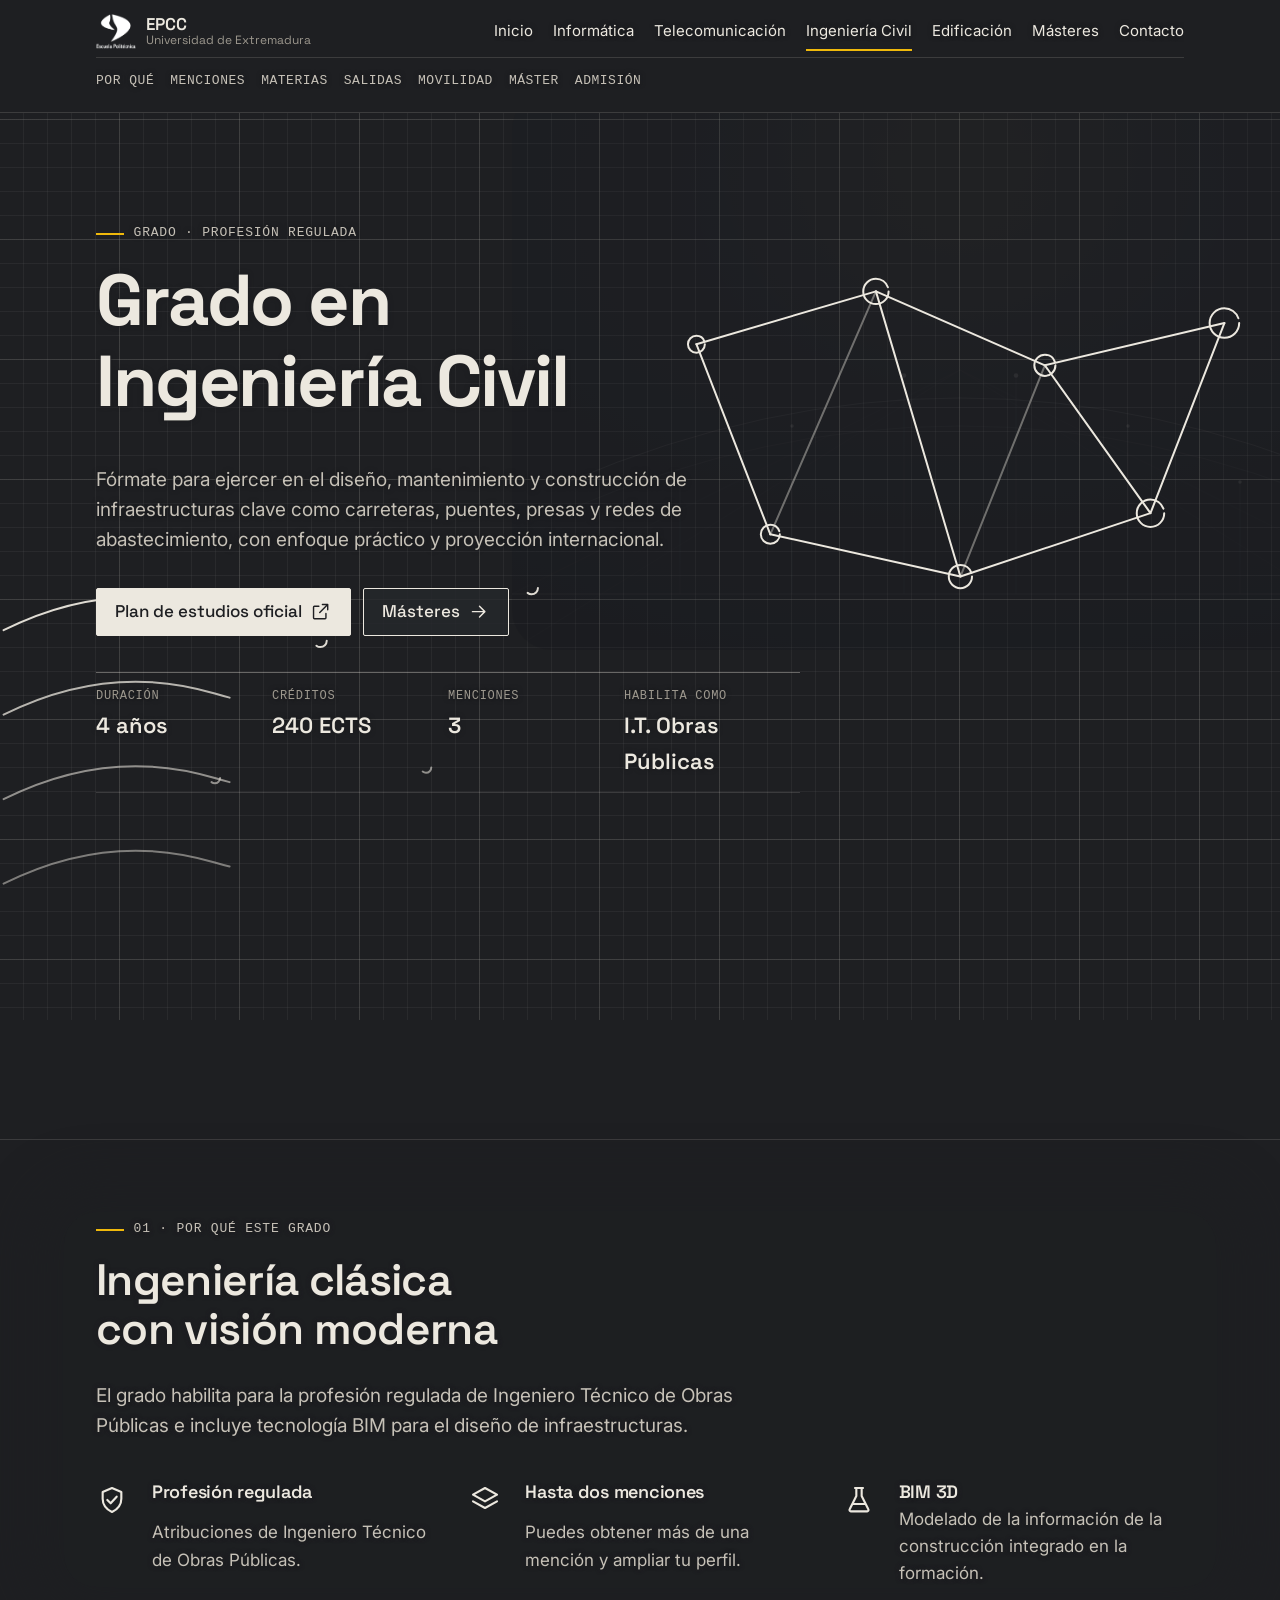
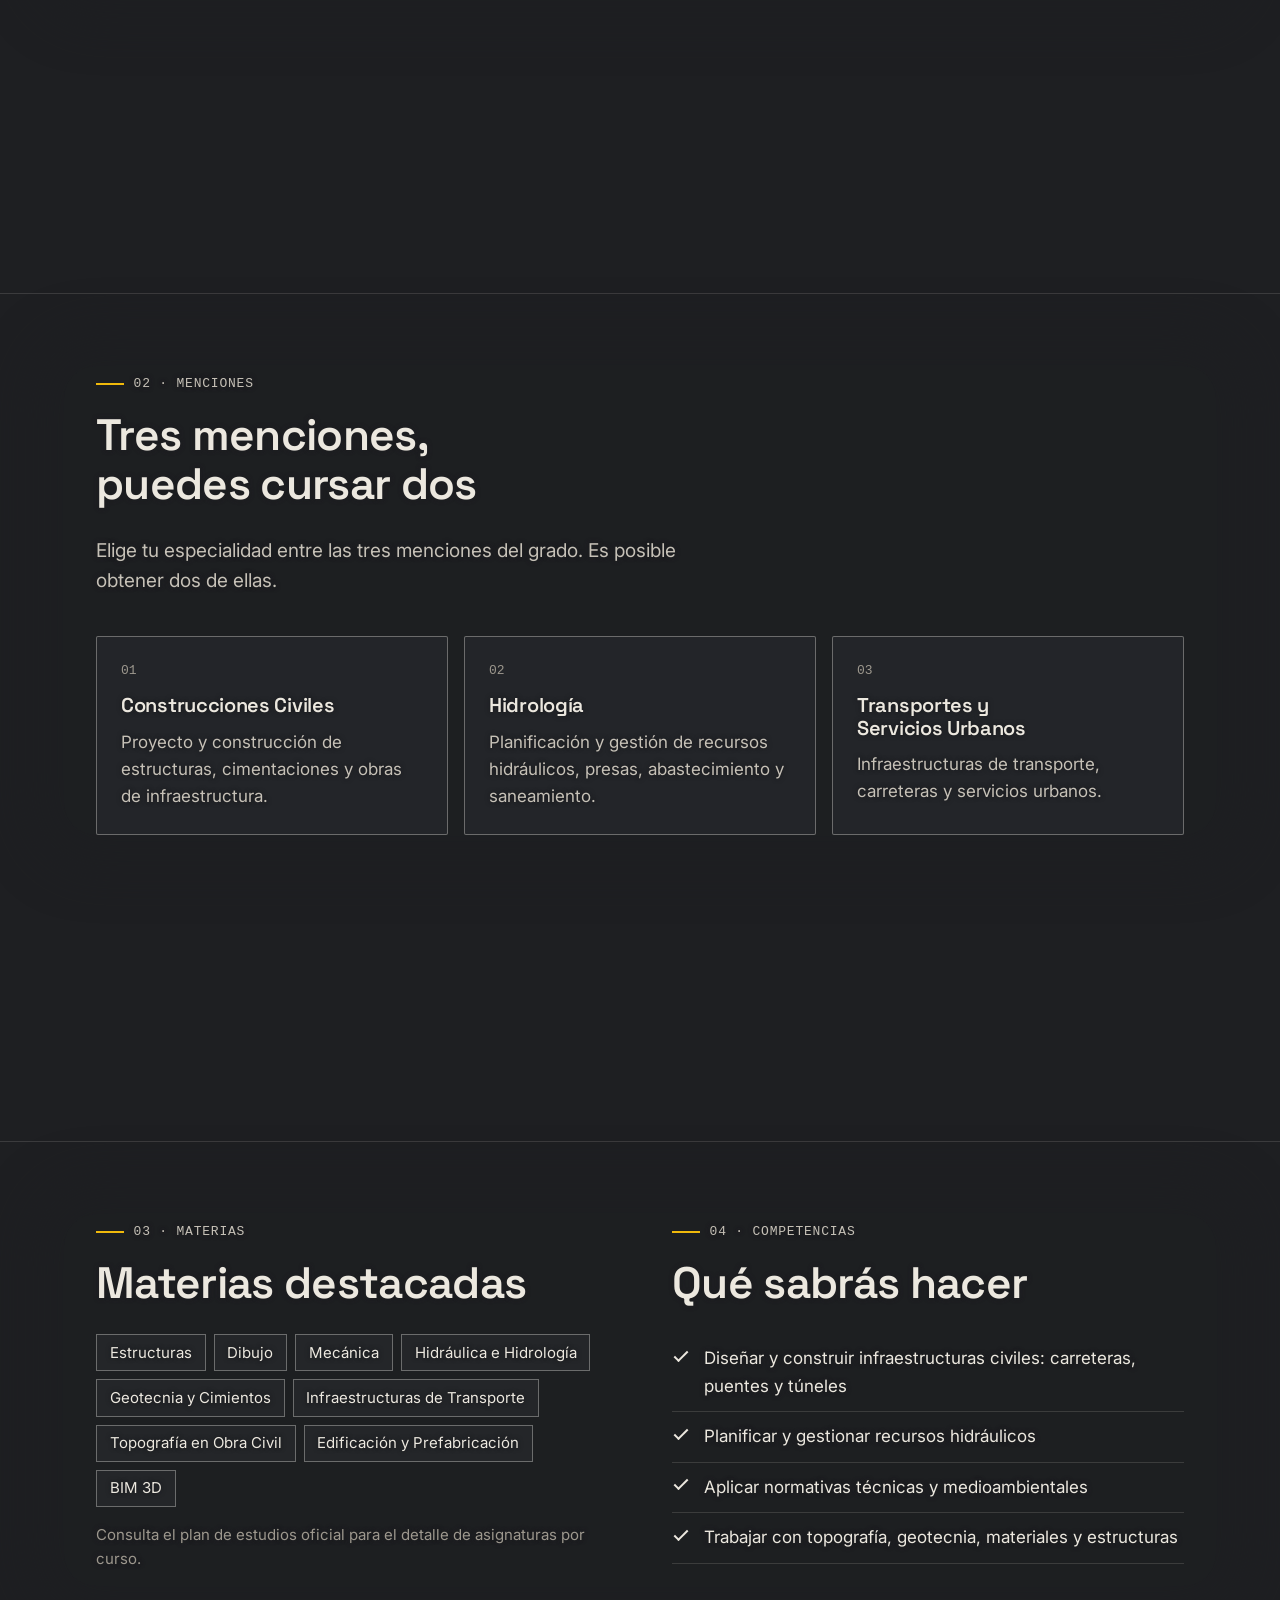
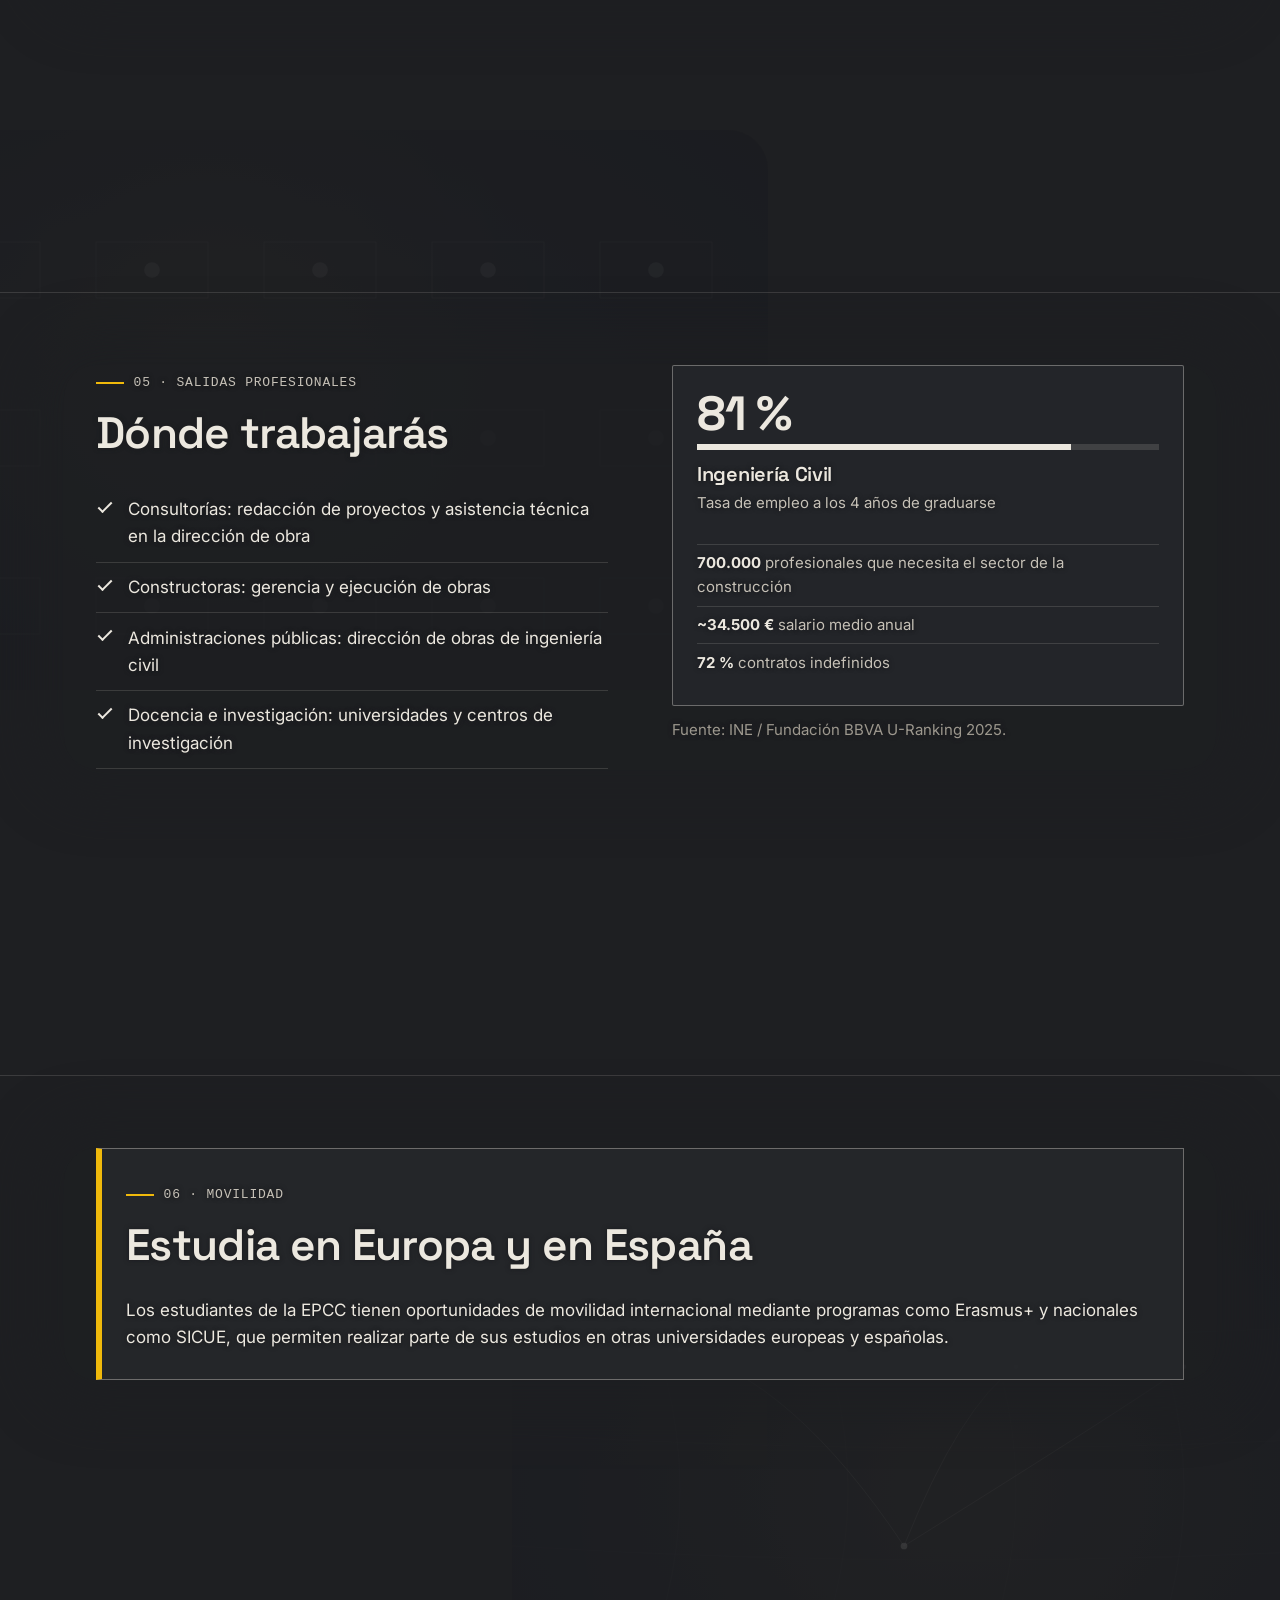
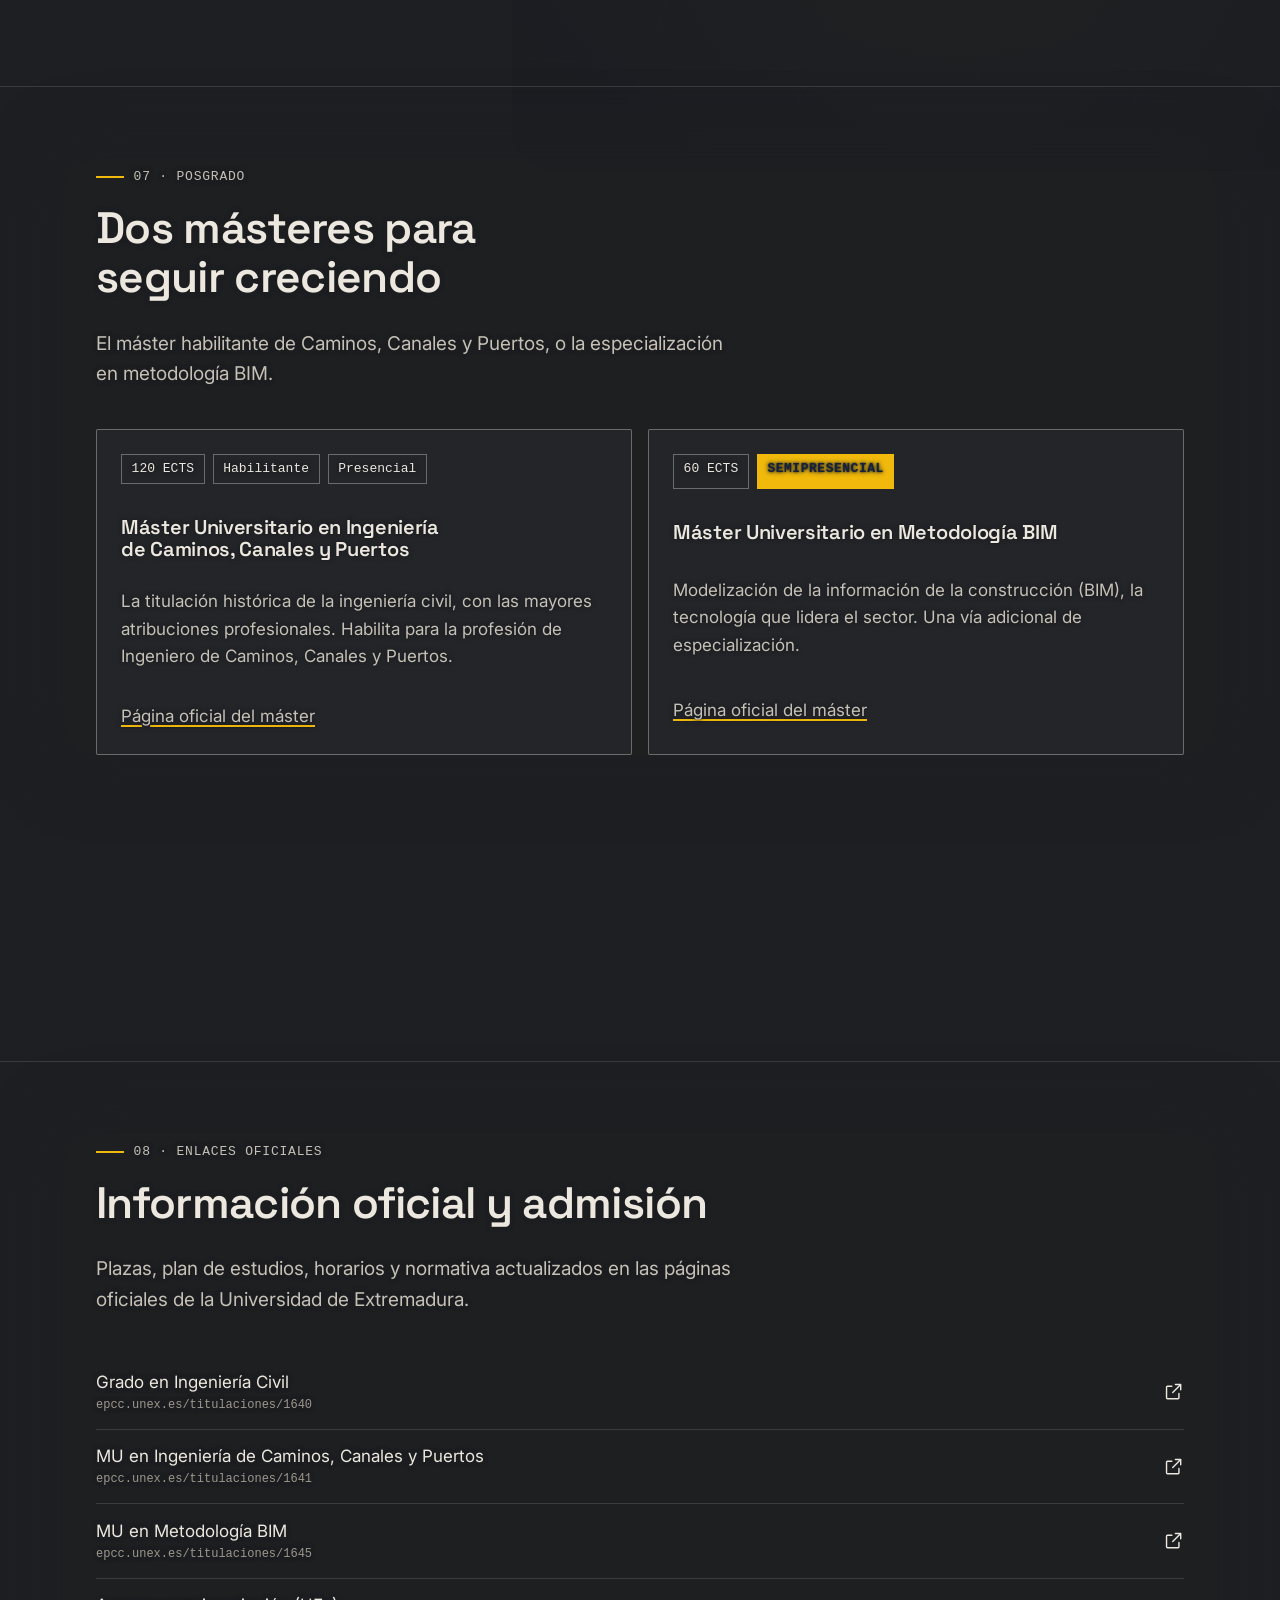
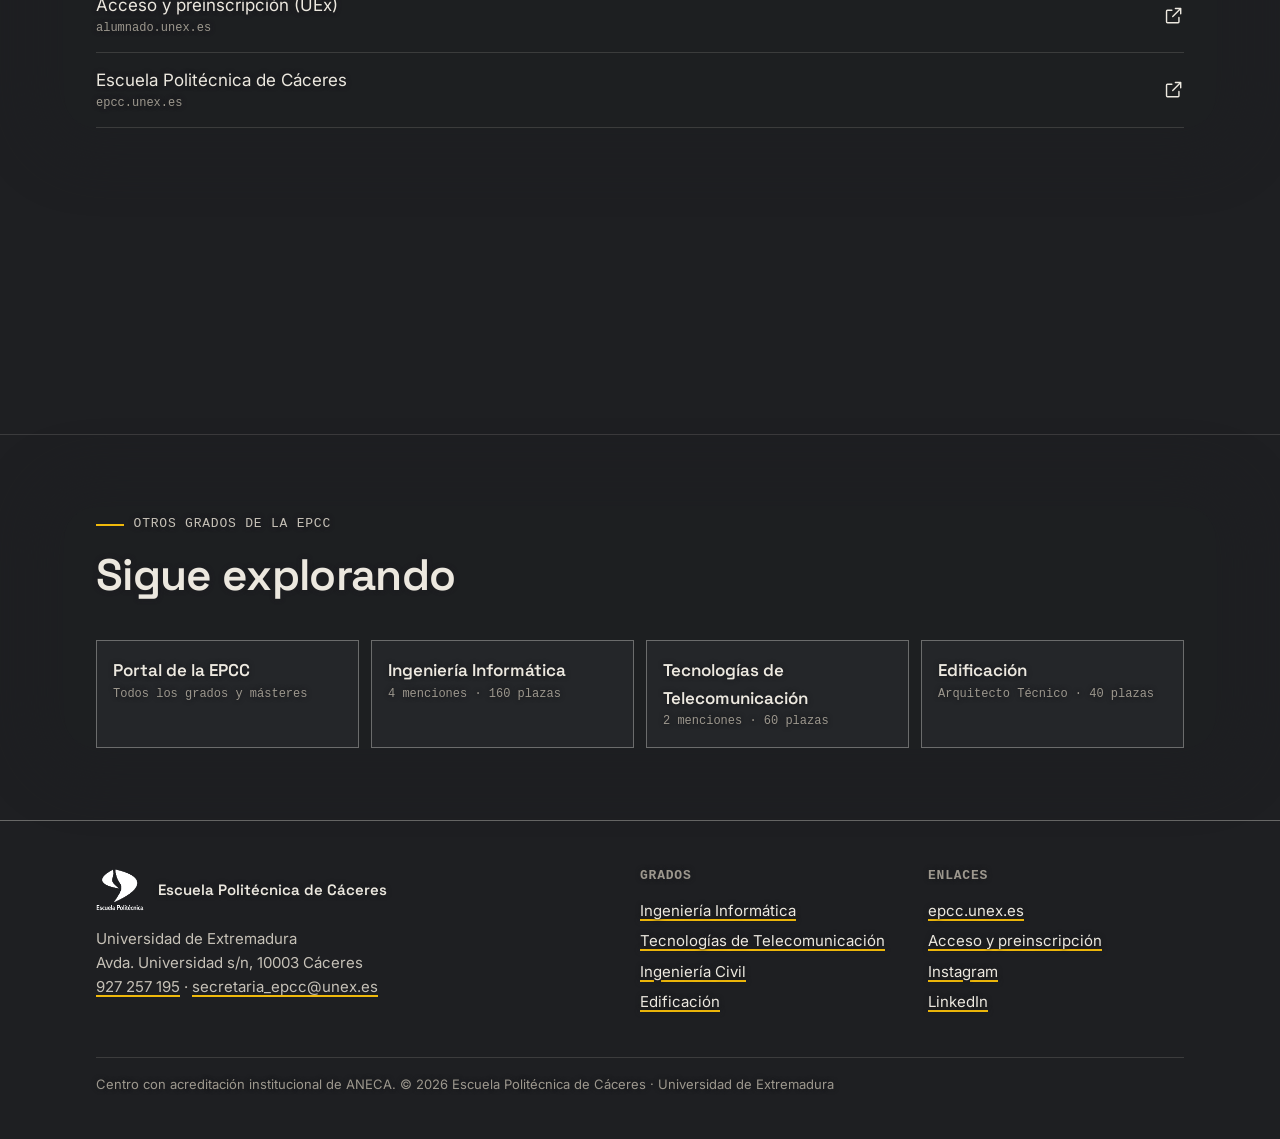
==== commit e9908bee: "feat(visuals): replace stock photos with theme-aligned SVG textures The previous hero/empleo/movilid" ====
--- a/civil.html
+++ b/civil.html
@@ -183,13 +183,13 @@
     <div class="layer layer-grid"></div>
     <div class="layer layer-photos">
       <div class="photo-bg photo-hero">
-        <img src="assets/img/hero-bg.jpg" alt="" loading="lazy">
+        <img src="assets/img/bg-civil.svg" alt="" loading="eager" fetchpriority="high">
       </div>
       <div class="photo-bg photo-empleo">
-        <img src="assets/img/empleo-bg.jpg" alt="" loading="lazy">
+        <img src="assets/img/bg-empleo.svg" alt="" loading="lazy">
       </div>
       <div class="photo-bg photo-movilidad">
-        <img src="assets/img/movilidad-bg.jpg" alt="" loading="lazy">
+        <img src="assets/img/bg-movilidad.svg" alt="" loading="lazy">
       </div>
     </div>
     <div class="layer layer-art">
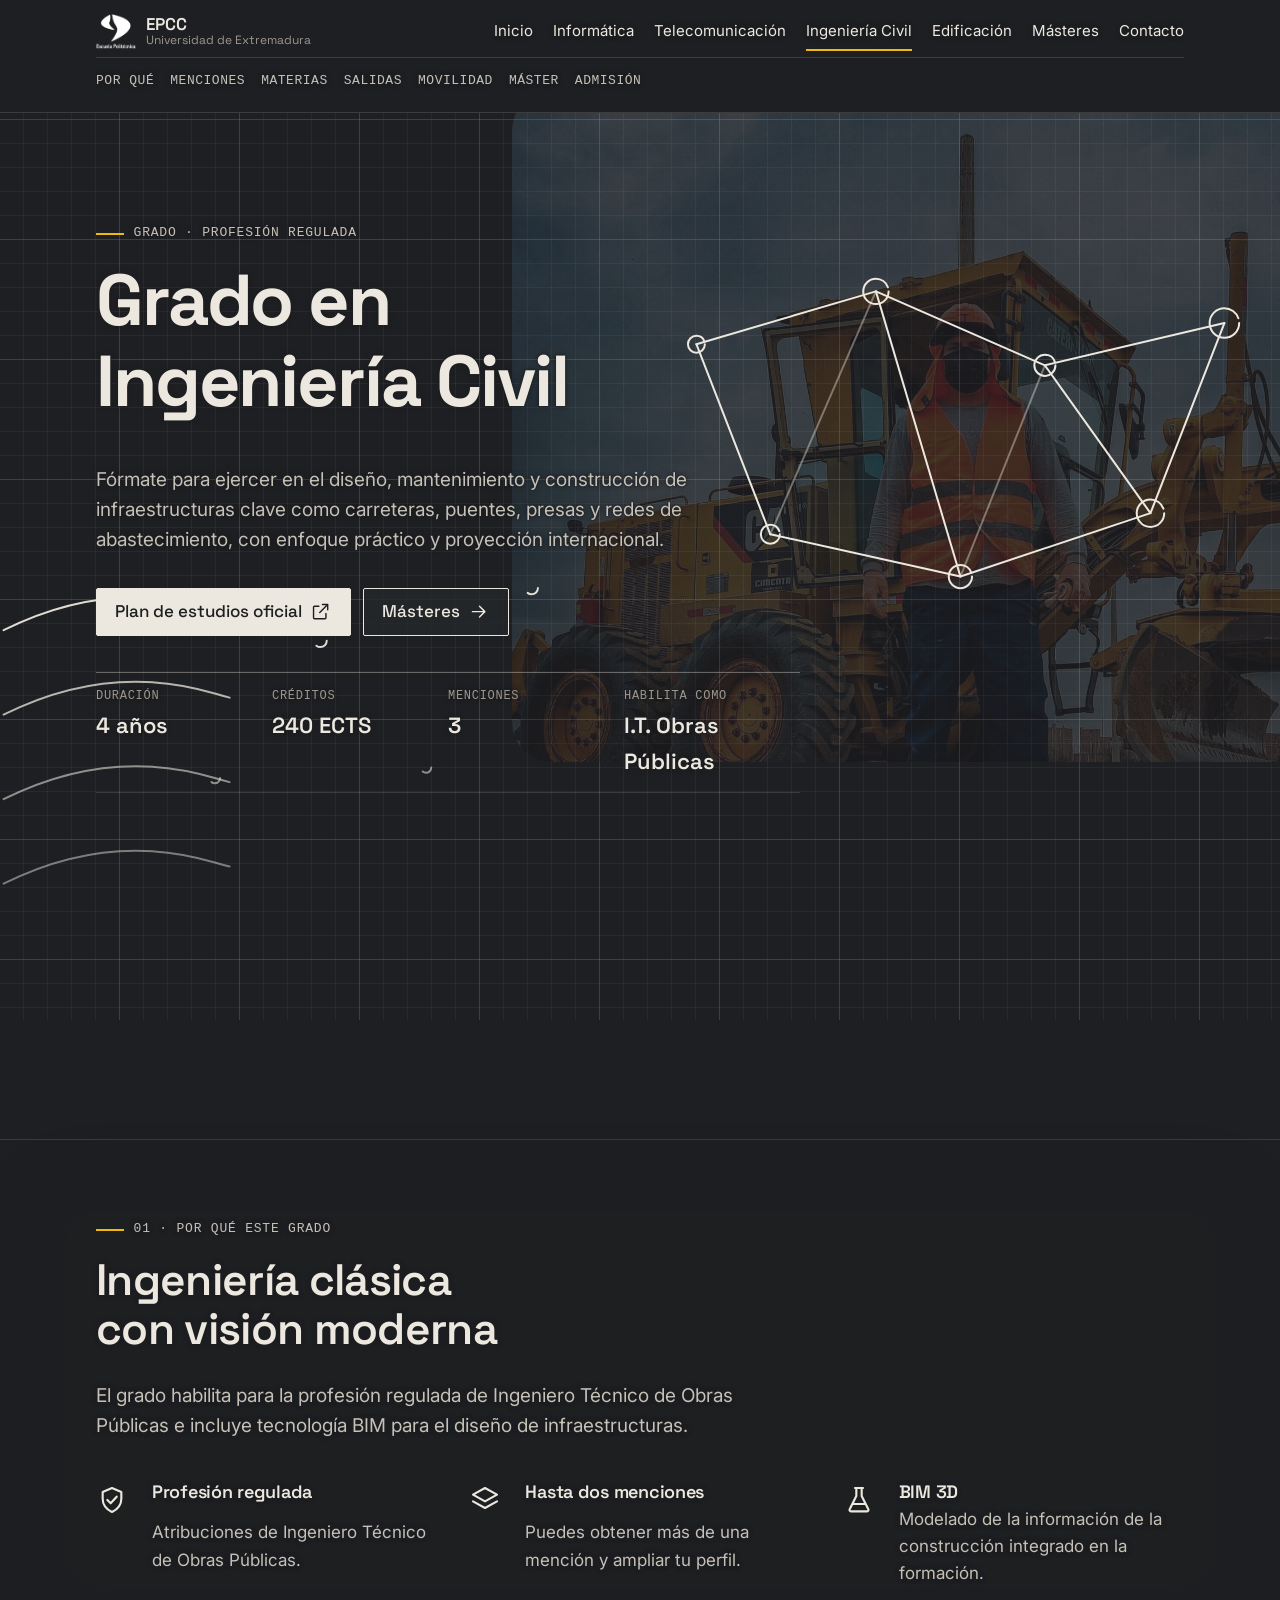
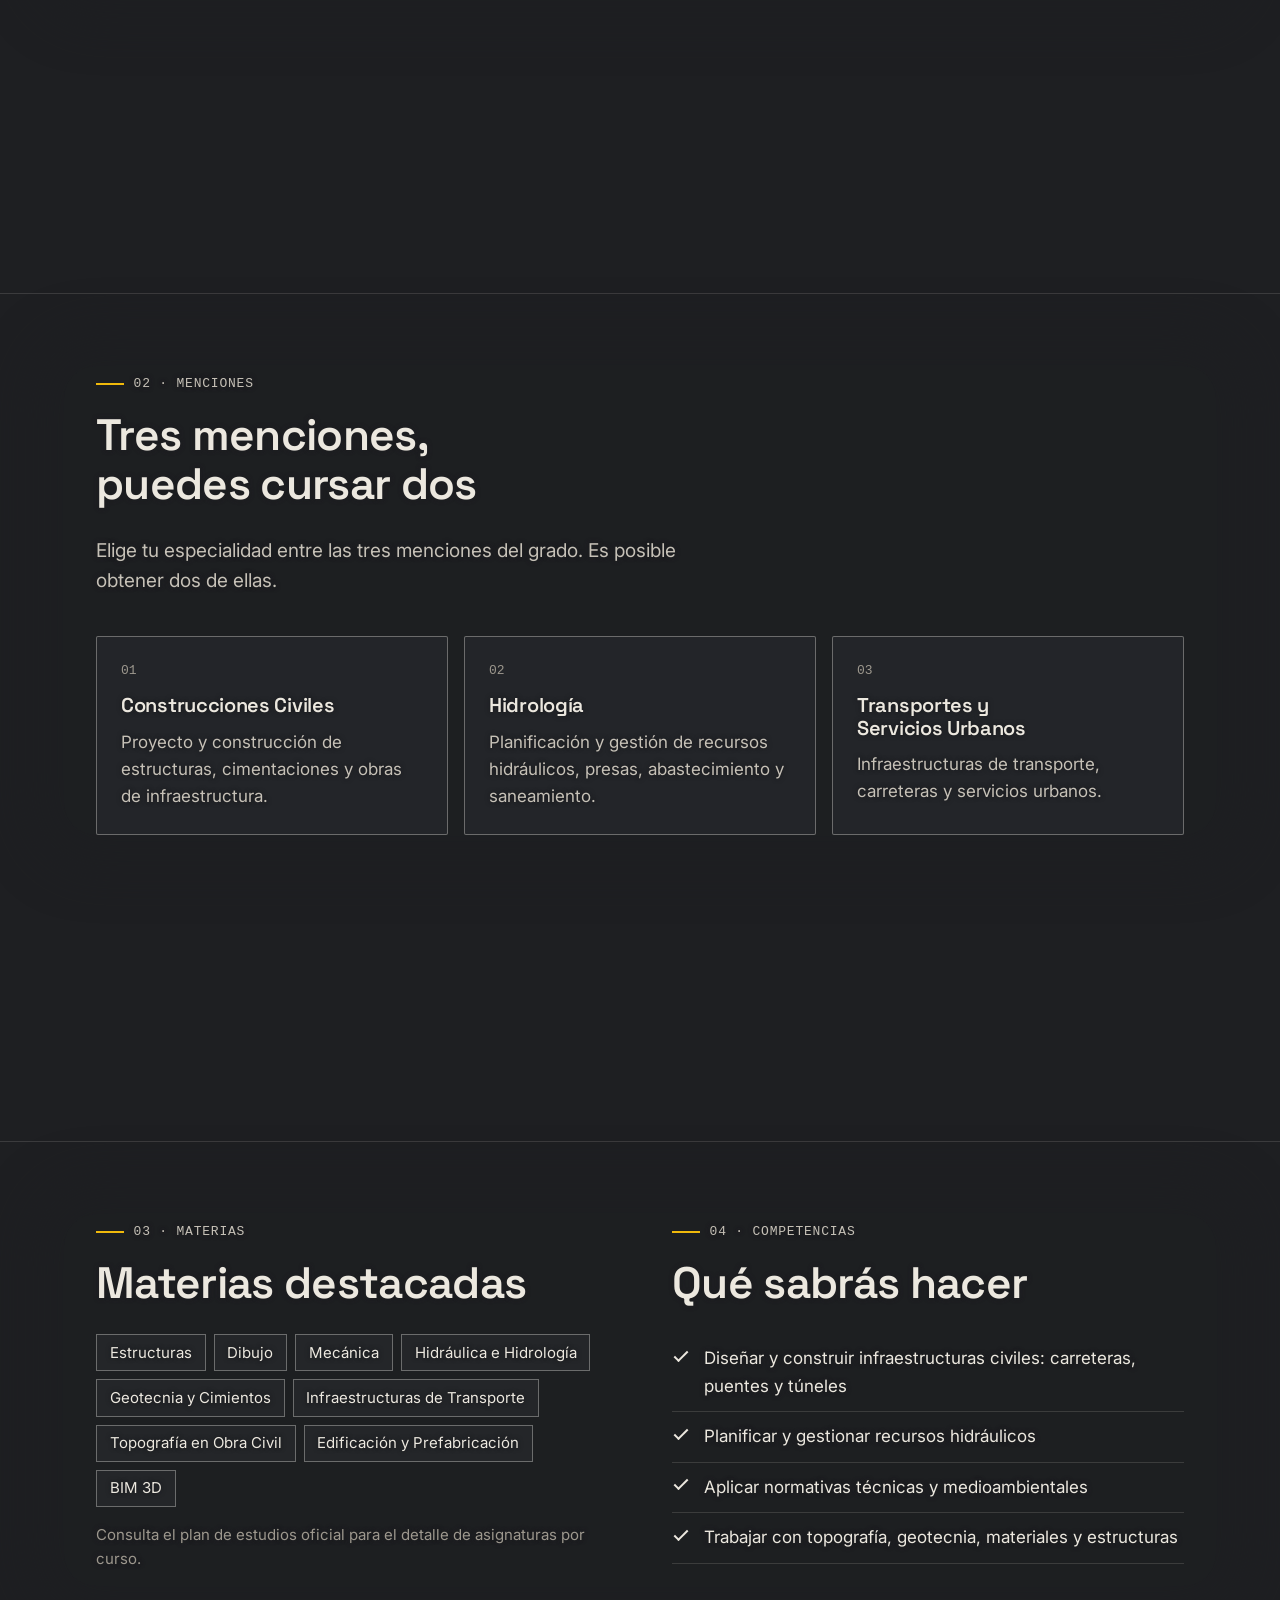
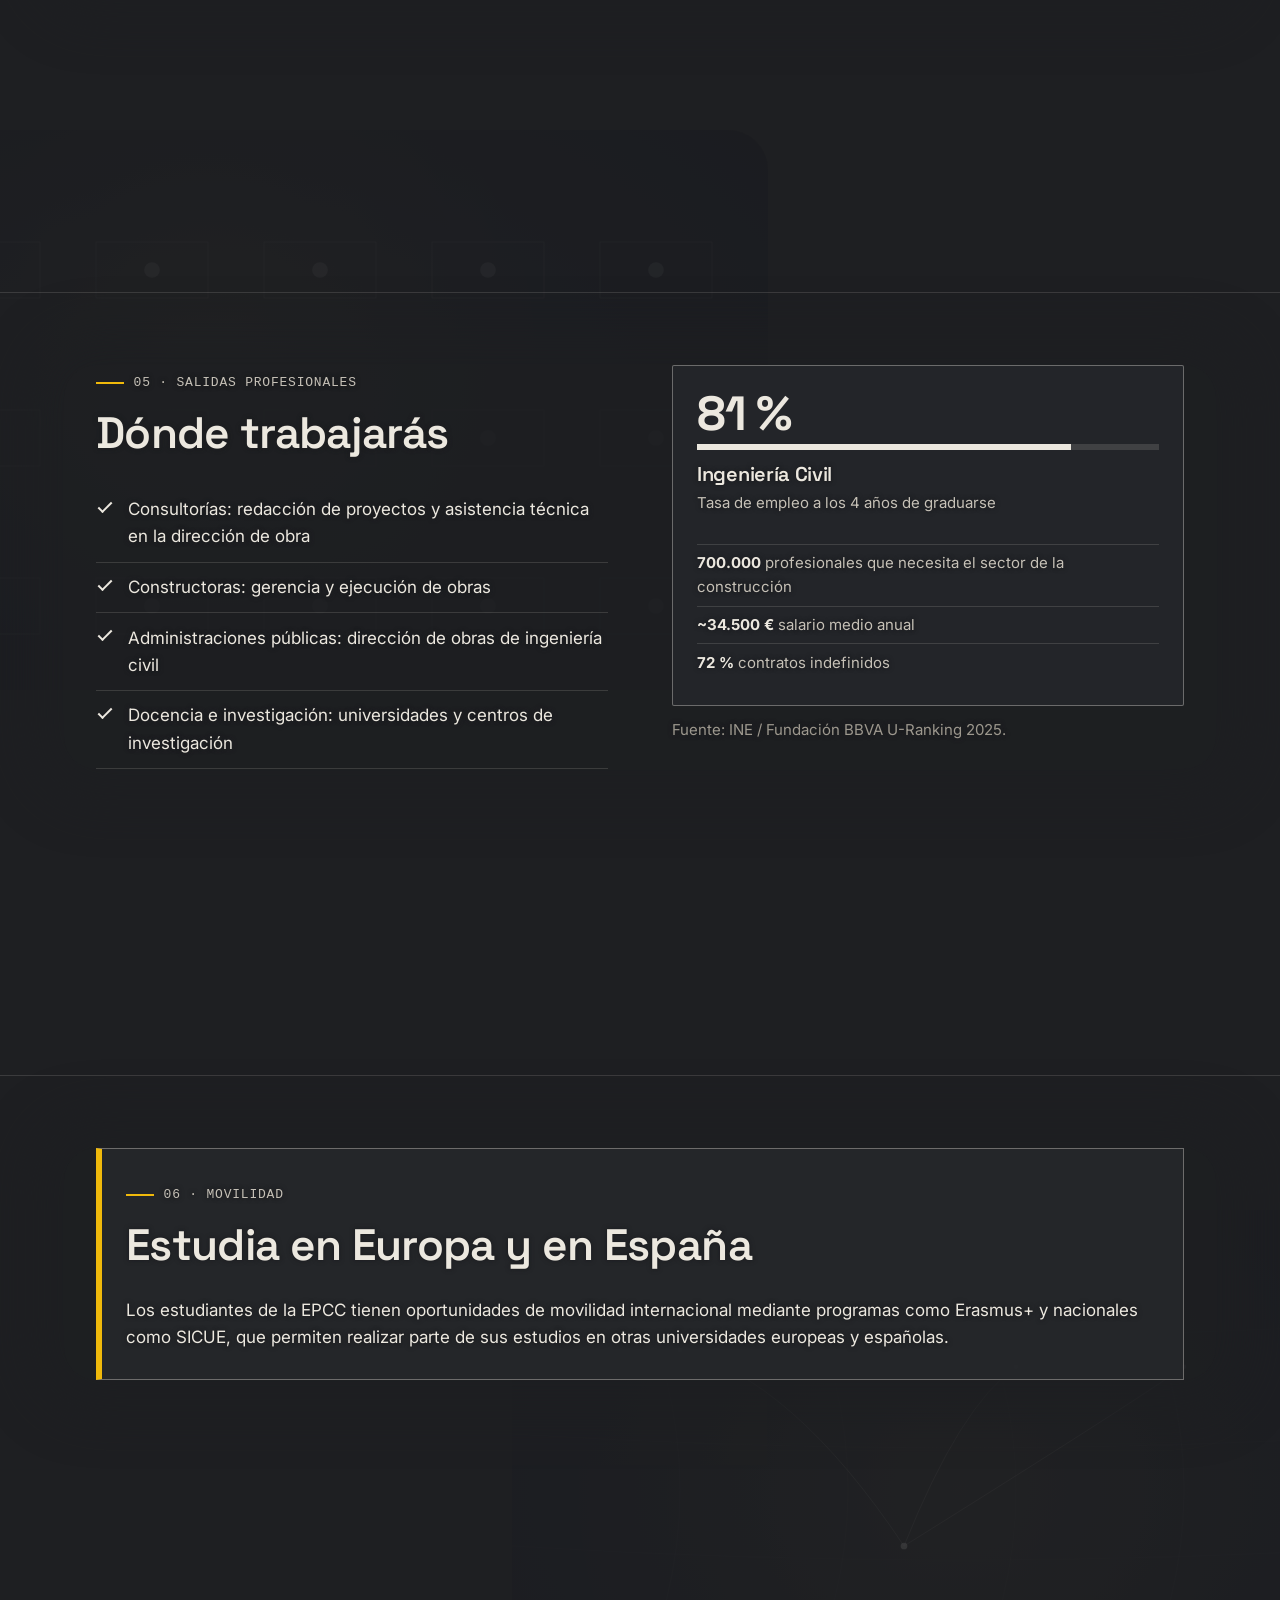
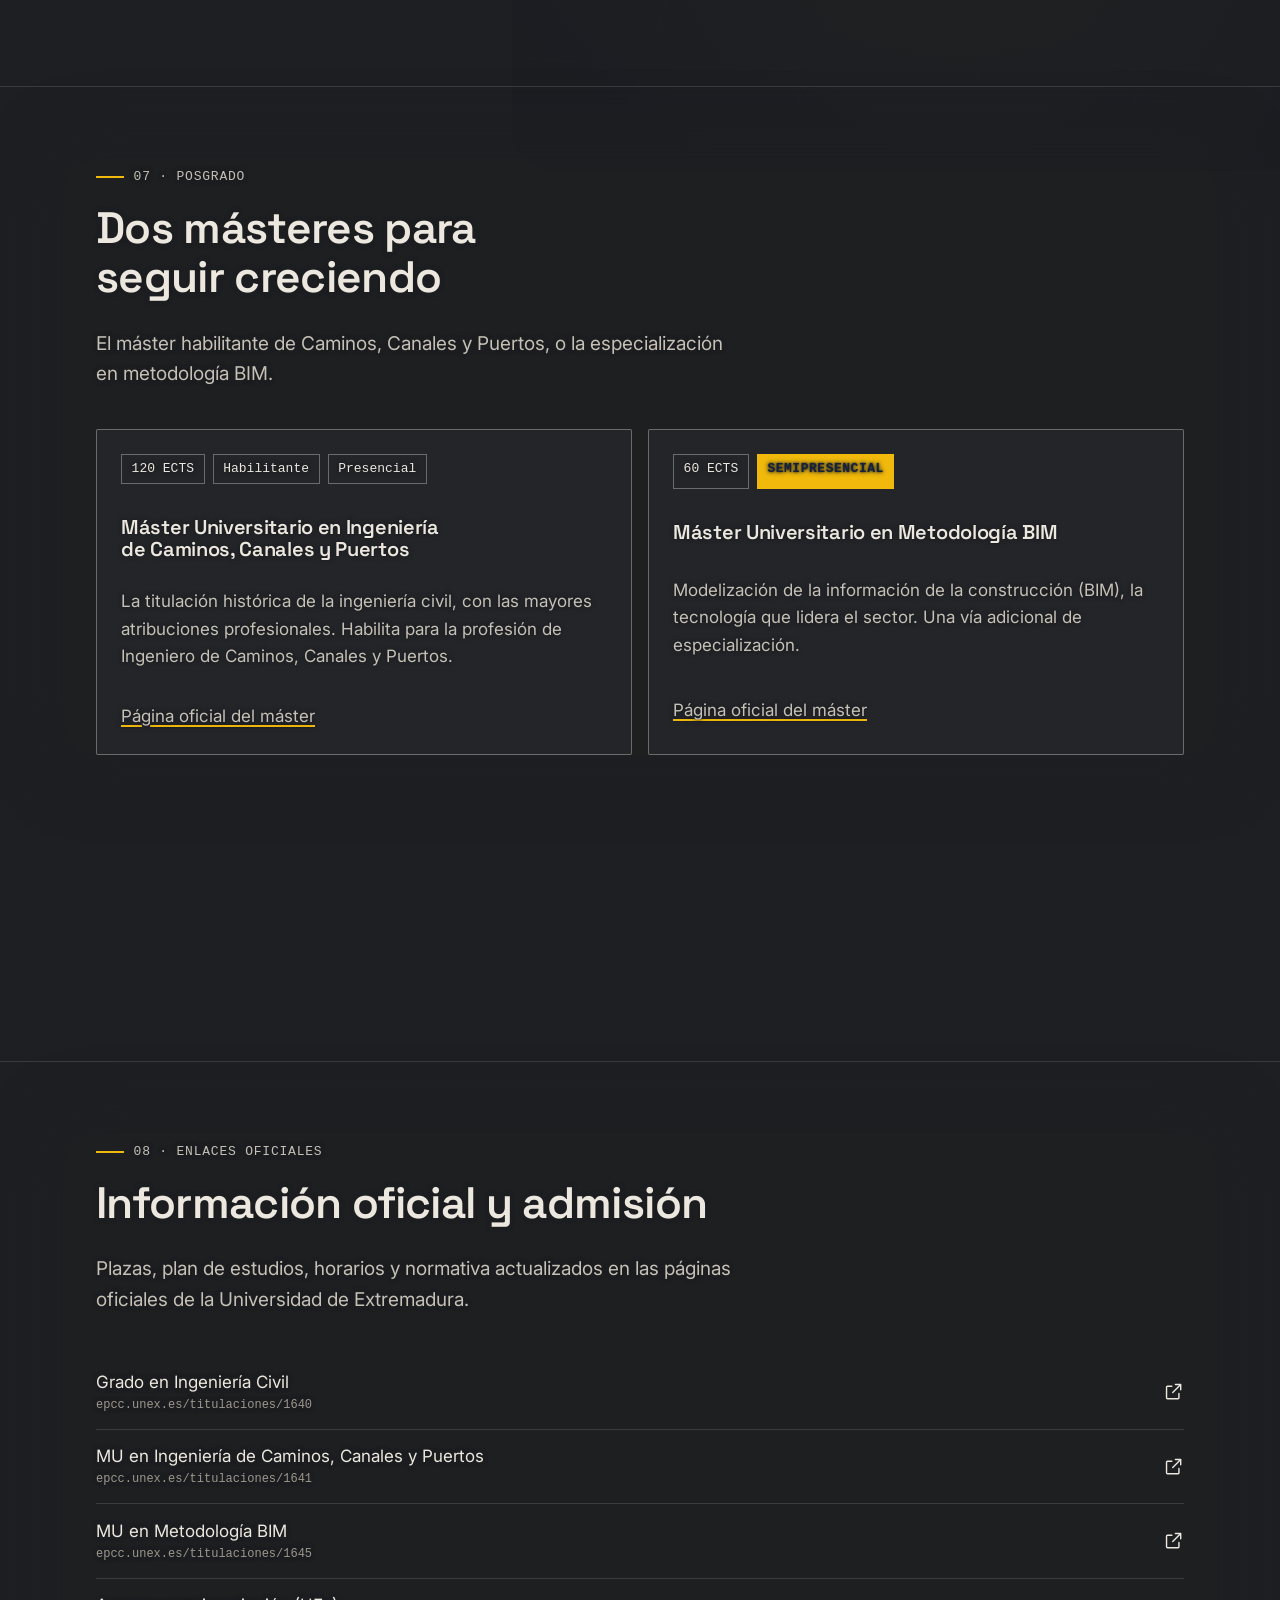
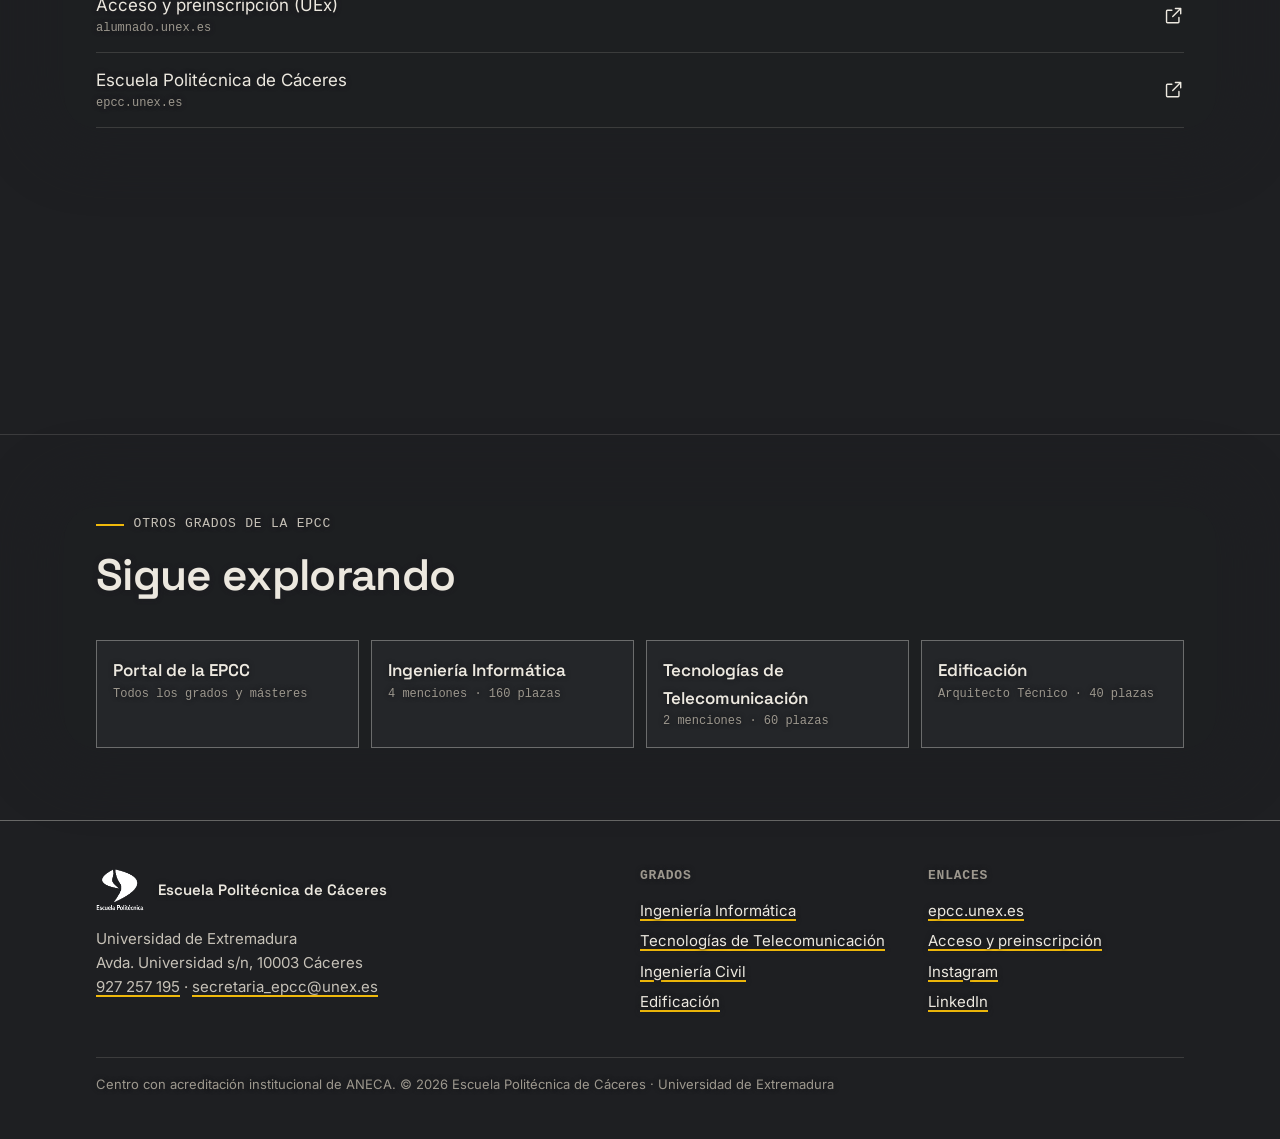
==== commit a5ff1c90: "feat(visuals): swap degree-page hero from SVG texture to curated photo The textures SVG from the pre" ====
--- a/civil.html
+++ b/civil.html
@@ -183,7 +183,7 @@
     <div class="layer layer-grid"></div>
     <div class="layer layer-photos">
       <div class="photo-bg photo-hero">
-        <img src="assets/img/bg-civil.svg" alt="" loading="eager" fetchpriority="high">
+        <img src="assets/img/photos/civil.jpg" alt="" loading="eager" fetchpriority="high">
       </div>
       <div class="photo-bg photo-empleo">
         <img src="assets/img/bg-empleo.svg" alt="" loading="lazy">
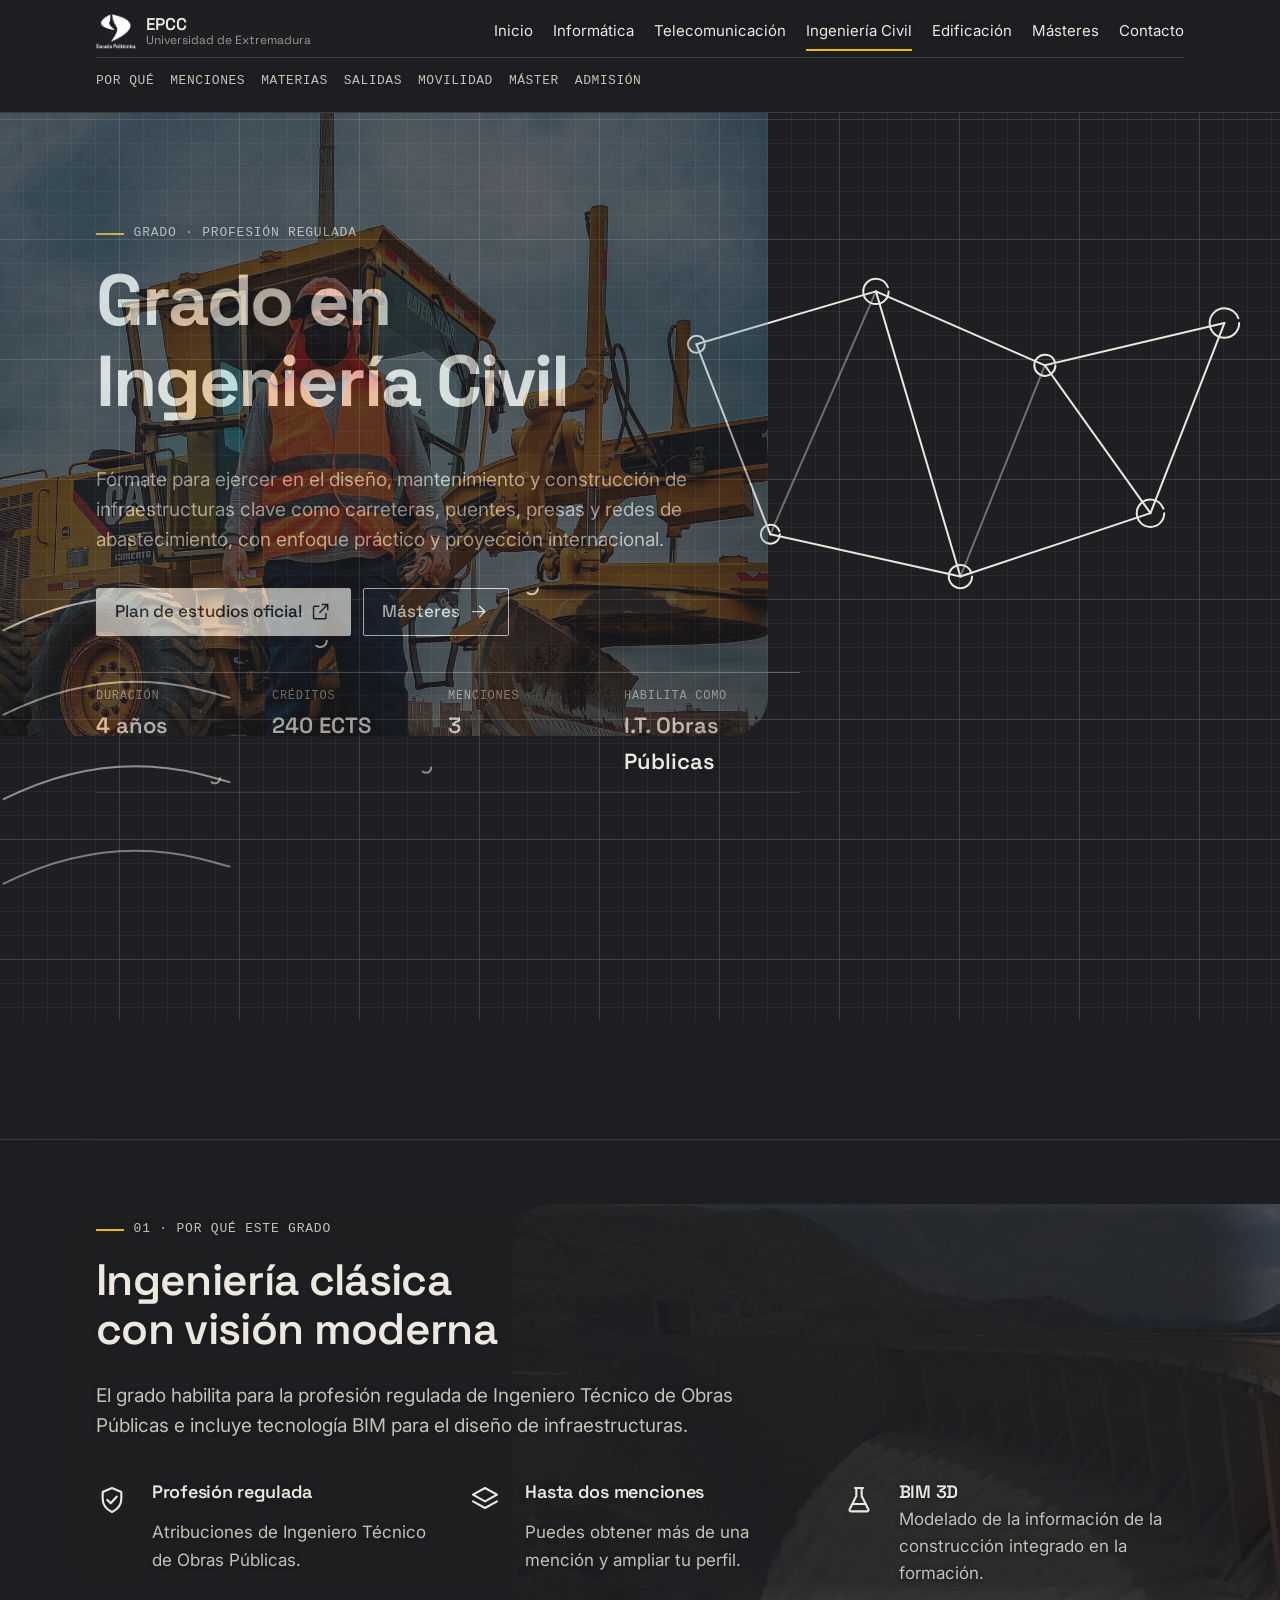
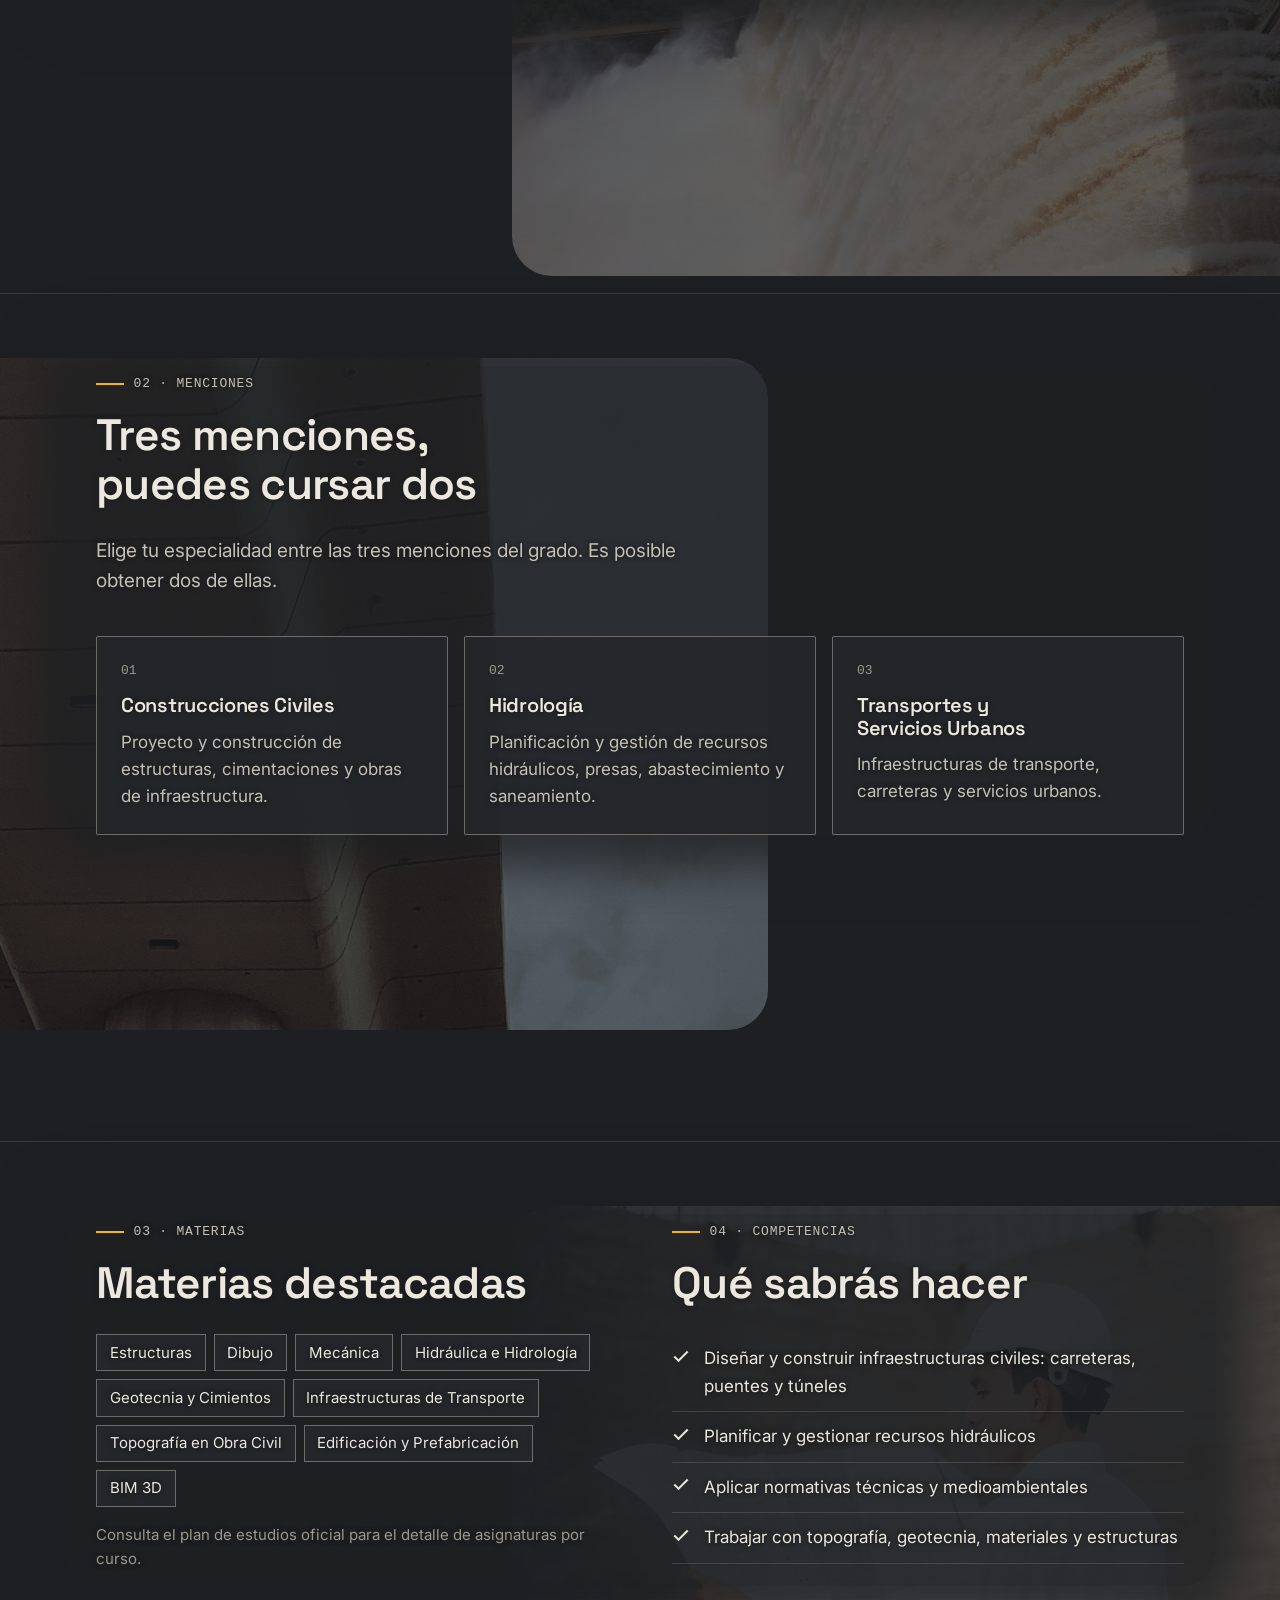
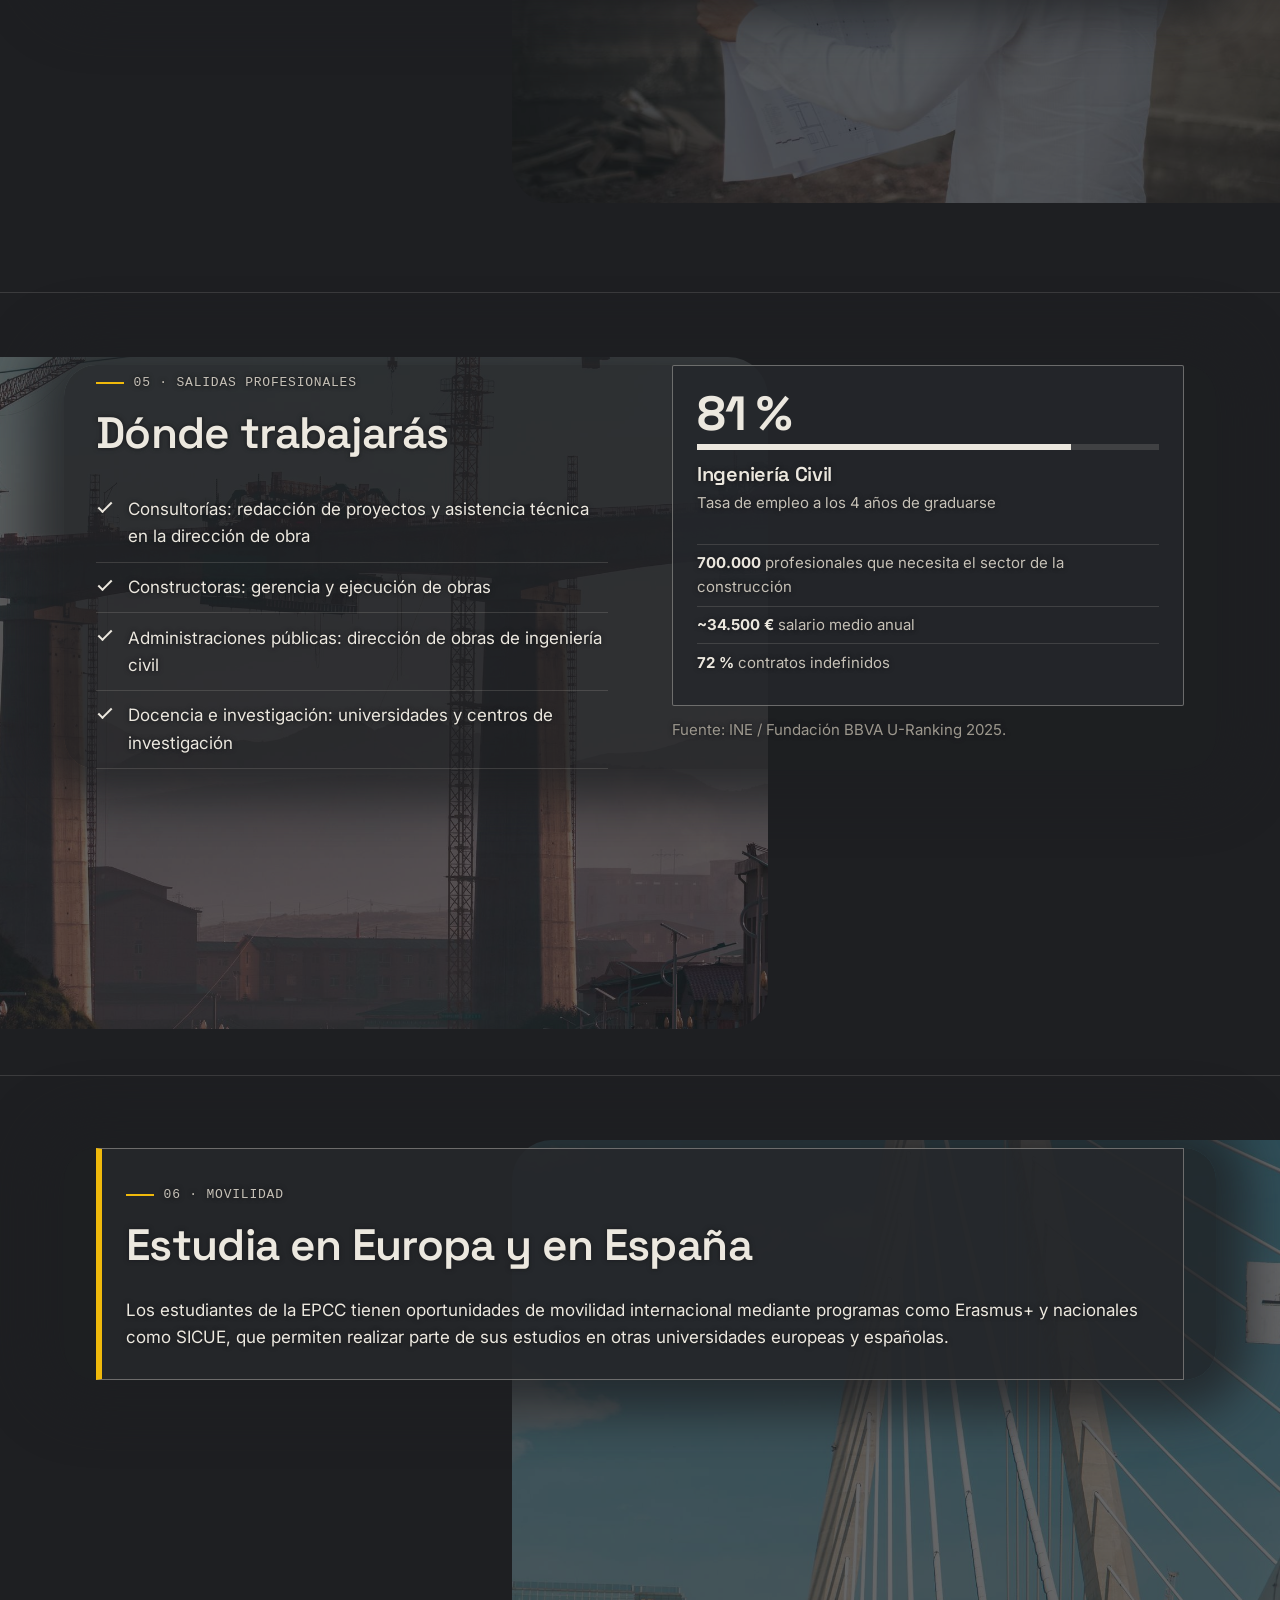
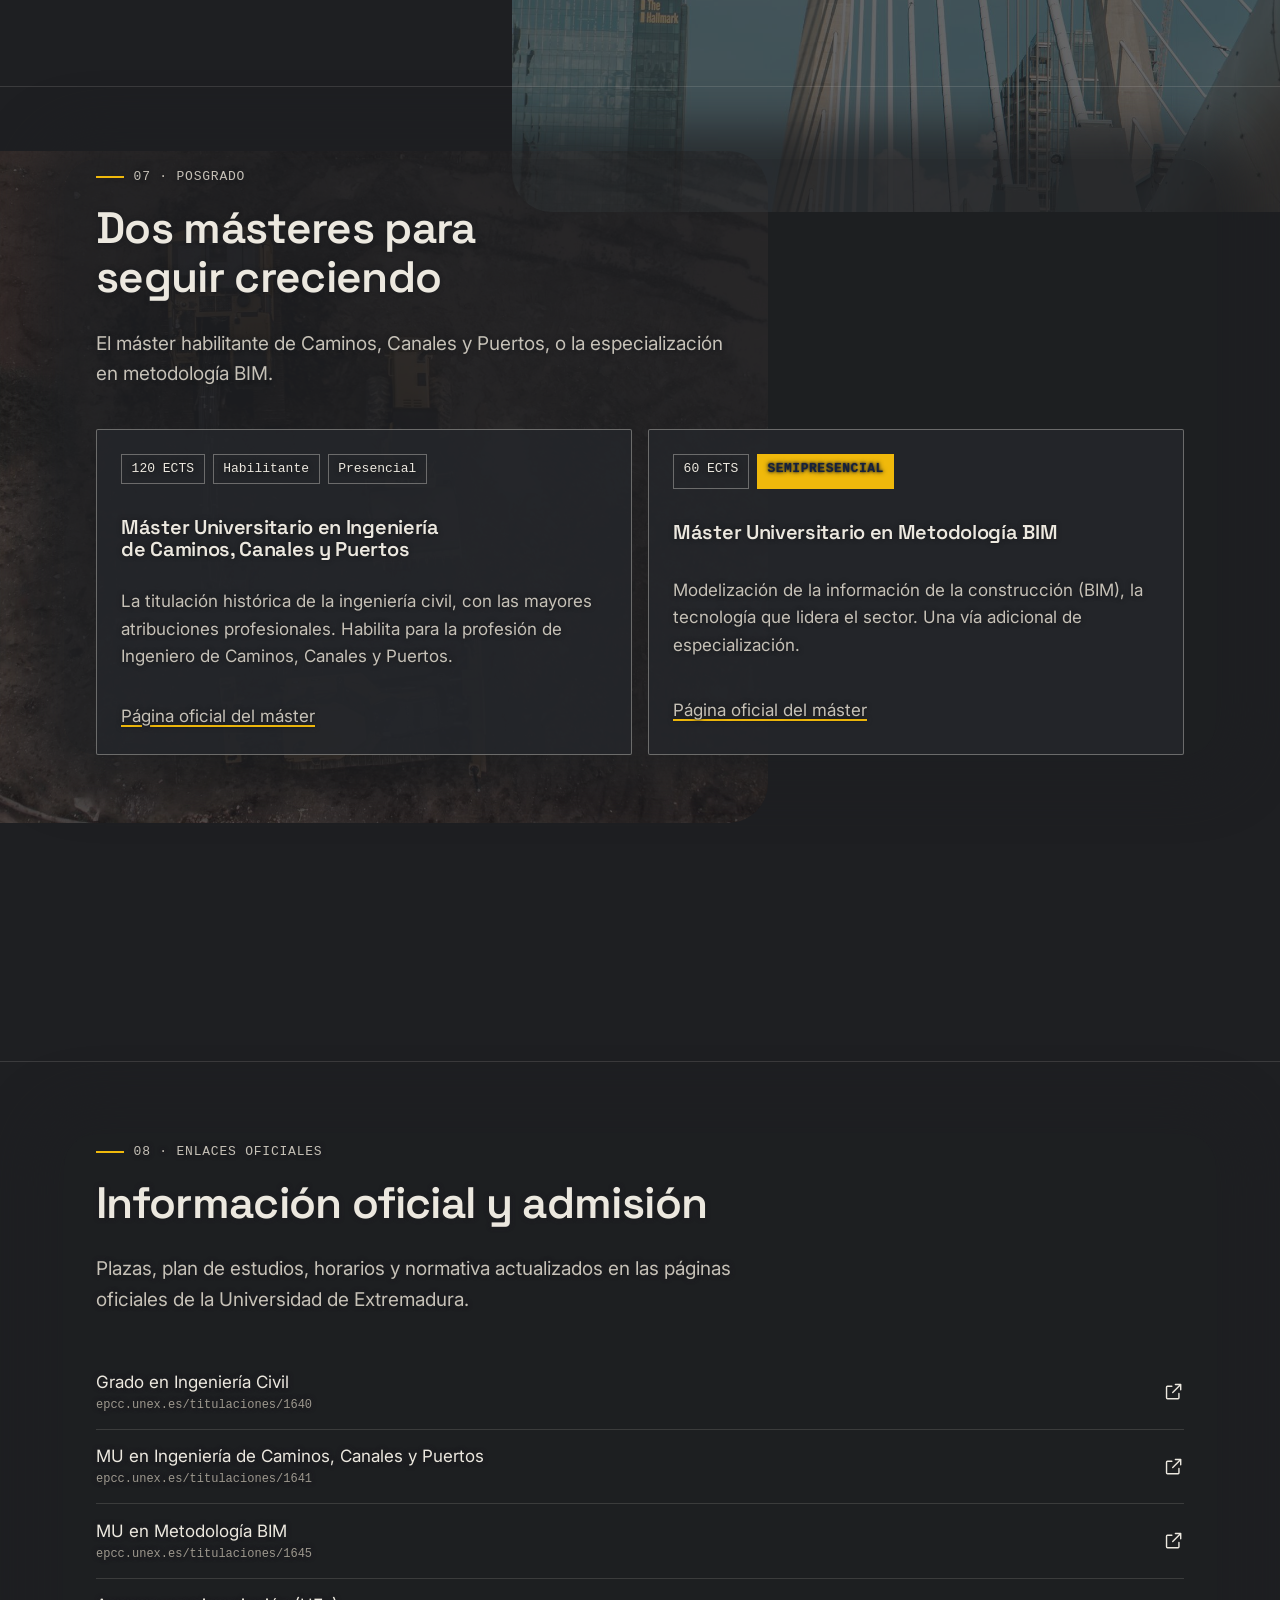
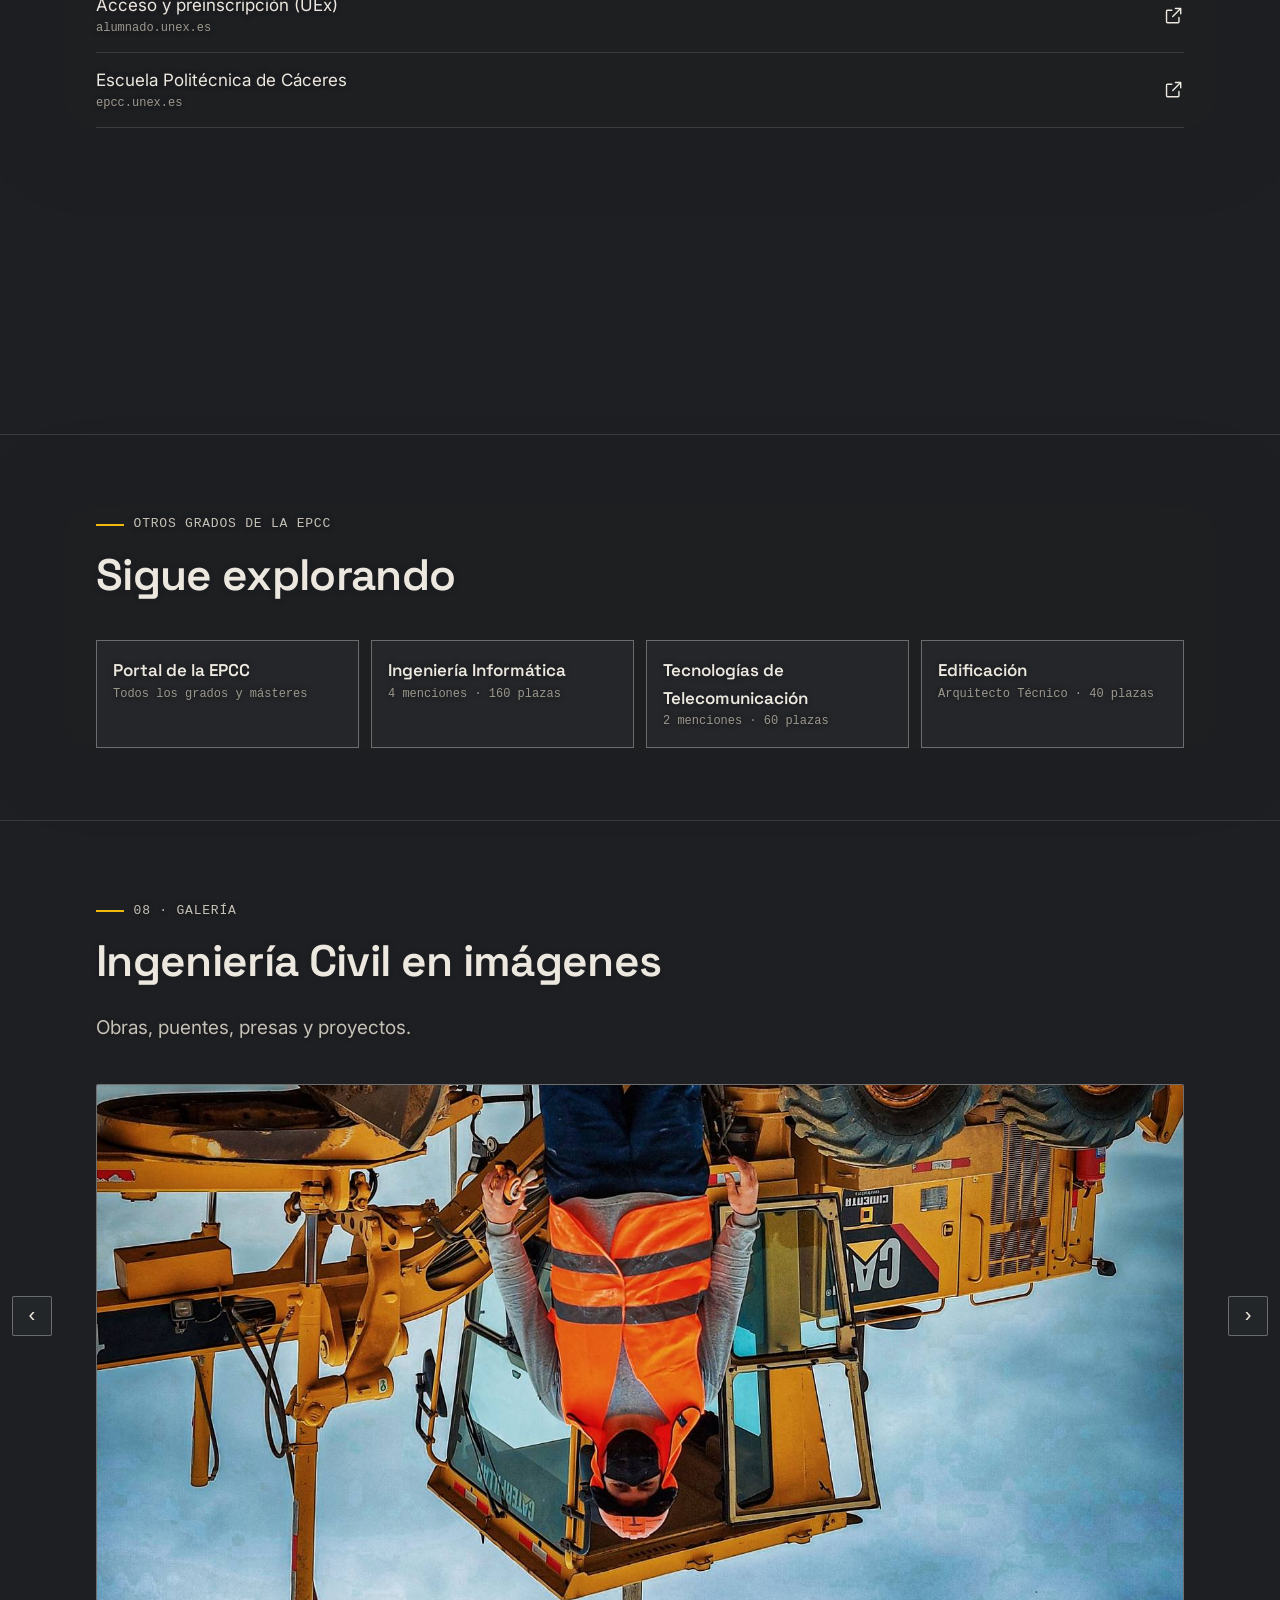
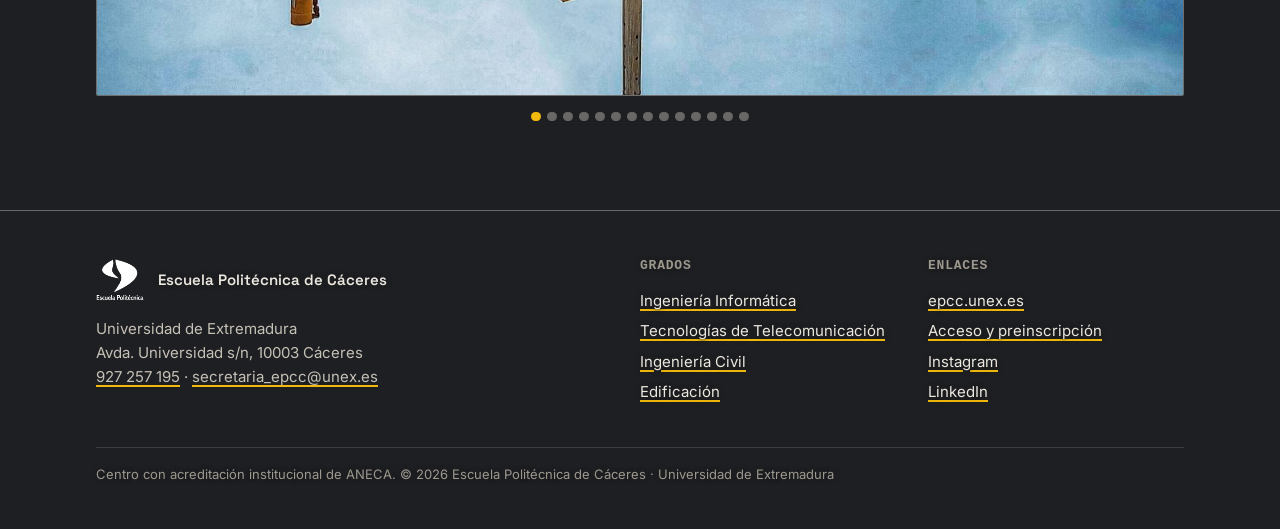
==== commit 2ace7165: "feat(visuals): zigzag section photos + bottom-of-page carousel Replaces the global 'photo-bg' layer " ====
--- a/civil.html
+++ b/civil.html
@@ -17,6 +17,7 @@
   <link rel="stylesheet" href="https://fonts.googleapis.com/css2?family=Inter:wght@400;500;600&amp;family=Space+Grotesk:wght@500;600;700&amp;display=swap">
   <link rel="stylesheet" href="assets/css/site.css">
   <script src="assets/js/parallax.js" defer></script>
+  <script src="assets/js/gallery.js" defer></script>
 </head>
 <body>
   <svg class="sprite" width="0" height="0" style="position:absolute" aria-hidden="true" focusable="false">
@@ -181,17 +182,6 @@
 
   <div class="layers" aria-hidden="true">
     <div class="layer layer-grid"></div>
-    <div class="layer layer-photos">
-      <div class="photo-bg photo-hero">
-        <img src="assets/img/photos/civil.jpg" alt="" loading="eager" fetchpriority="high">
-      </div>
-      <div class="photo-bg photo-empleo">
-        <img src="assets/img/bg-empleo.svg" alt="" loading="lazy">
-      </div>
-      <div class="photo-bg photo-movilidad">
-        <img src="assets/img/bg-movilidad.svg" alt="" loading="lazy">
-      </div>
-    </div>
     <div class="layer layer-art">
       <svg class="scene" style="--i: 0" viewBox="0 0 800 600"><use href="#bridge"/></svg>
       <svg class="scene" style="--i: 1" viewBox="0 0 800 600"><use href="#dam"/></svg>
@@ -240,6 +230,9 @@
 
     <main id="contenido">
       <section class="hero" aria-labelledby="hero-title">
+        <div class="photo-bg photo-left">
+          <img src="assets/img/photos/civil-01.jpg" alt="" loading="eager" fetchpriority="high">
+        </div>
         <div class="wrap">
           <p class="eyebrow">Grado · Profesión regulada</p>
           <h1 id="hero-title">Grado en Ingeniería Civil</h1>
@@ -258,6 +251,9 @@
       </section>
 
       <section class="section" id="por-que" aria-labelledby="por-que-title">
+        <div class="photo-bg photo-right">
+          <img src="assets/img/photos/civil-02.jpg" alt="" loading="lazy">
+        </div>
         <div class="wrap">
           <div class="section-head">
             <p class="eyebrow">01 · Por qué este grado</p>
@@ -285,6 +281,9 @@
       </section>
 
       <section class="section" id="menciones" aria-labelledby="menciones-title">
+        <div class="photo-bg photo-left">
+          <img src="assets/img/photos/civil-03.jpg" alt="" loading="lazy">
+        </div>
         <div class="wrap">
           <div class="section-head">
             <p class="eyebrow">02 · Menciones</p>
@@ -313,6 +312,9 @@
       </section>
 
       <section class="section" id="materias" aria-labelledby="materias-title">
+        <div class="photo-bg photo-right">
+          <img src="assets/img/photos/civil-04.jpg" alt="" loading="lazy">
+        </div>
         <div class="wrap split">
           <div>
             <p class="eyebrow">03 · Materias</p>
@@ -344,6 +346,9 @@
       </section>
 
       <section class="section" id="salidas" aria-labelledby="salidas-title">
+        <div class="photo-bg photo-left">
+          <img src="assets/img/photos/civil-05.jpg" alt="" loading="lazy">
+        </div>
         <div class="wrap split">
           <div>
             <p class="eyebrow">05 · Salidas profesionales</p>
@@ -373,6 +378,9 @@
       </section>
 
       <section class="section" id="movilidad" aria-labelledby="movilidad-title">
+        <div class="photo-bg photo-right">
+          <img src="assets/img/photos/civil-06.jpg" alt="" loading="lazy">
+        </div>
         <div class="wrap">
           <div class="callout">
             <p class="eyebrow">06 · Movilidad</p>
@@ -383,6 +391,9 @@
       </section>
 
       <section class="section" id="master" aria-labelledby="master-title">
+        <div class="photo-bg photo-left">
+          <img src="assets/img/photos/civil-07.jpg" alt="" loading="lazy">
+        </div>
         <div class="wrap">
           <div class="section-head">
             <p class="eyebrow">07 · Posgrado</p>
@@ -435,6 +446,34 @@
             <li><a href="teleco.html">Tecnologías de Telecomunicación<small>2 menciones · 60 plazas</small></a></li>
             <li><a href="edificacion.html">Edificación<small>Arquitecto Técnico · 40 plazas</small></a></li>
           </ul>
+        </div>
+      </section>
+      <section class="gallery" aria-label="Galería de fotos">
+        <div class="wrap">
+          <div class="section-head">
+            <p class="eyebrow">08 · Galería</p>
+            <h2>Ingeniería Civil en imágenes</h2>
+            <p class="lead">Obras, puentes, presas y proyectos.</p>
+          </div>
+          <div class="gallery-track" role="region" aria-label="Carrusel de imágenes" aria-roledescription="carousel">
+            <img src="assets/img/photos/variants/civil-01-rot180.jpg" alt="" loading="lazy">
+            <img src="assets/img/photos/variants/civil-01-mirror.jpg" alt="" loading="lazy">
+            <img src="assets/img/photos/variants/civil-02-dark.jpg" alt="" loading="lazy">
+            <img src="assets/img/photos/variants/civil-02-light.jpg" alt="" loading="lazy">
+            <img src="assets/img/photos/variants/civil-03-dark.jpg" alt="" loading="lazy">
+            <img src="assets/img/photos/variants/civil-03-light.jpg" alt="" loading="lazy">
+            <img src="assets/img/photos/variants/civil-04-dark.jpg" alt="" loading="lazy">
+            <img src="assets/img/photos/variants/civil-04-light.jpg" alt="" loading="lazy">
+            <img src="assets/img/photos/variants/civil-05-dark.jpg" alt="" loading="lazy">
+            <img src="assets/img/photos/variants/civil-05-light.jpg" alt="" loading="lazy">
+            <img src="assets/img/photos/variants/civil-06-dark.jpg" alt="" loading="lazy">
+            <img src="assets/img/photos/variants/civil-06-light.jpg" alt="" loading="lazy">
+            <img src="assets/img/photos/variants/civil-07-dark.jpg" alt="" loading="lazy">
+            <img src="assets/img/photos/variants/civil-07-light.jpg" alt="" loading="lazy">
+          </div>
+          <button class="gallery-btn gallery-btn-prev" type="button" aria-label="Foto anterior">‹</button>
+          <button class="gallery-btn gallery-btn-next" type="button" aria-label="Foto siguiente">›</button>
+          <ol class="gallery-dots" role="tablist" aria-label="Ir a foto"></ol>
         </div>
       </section>
     </main>
--- a/assets/css/site.css
+++ b/assets/css/site.css
@@ -182,13 +182,22 @@
   pointer-events: none;
 }
 
+/* Section-local background photo. Lives inside a <section> and is
+   positioned to bleed off one edge (left or right) of the viewport.
+   The section already has `position: relative` set in `.section > .wrap`,
+   so a child .photo-bg with `position: absolute` and a large negative
+   `top/left/right` will sit over the section's content. The veil
+   (see .section > .wrap::before) keeps text legible on top. */
 .photo-bg {
   position: absolute;
   width: min(70vw, 1200px);
   height: auto;
-  opacity: 0.18;
+  opacity: 0.32;
   border-radius: 40px;
   overflow: hidden;
+  pointer-events: none;
+  transform: translate3d(0, calc(var(--ay, 0) * 0.3px), 0);
+  z-index: 0;
 }
 
 .photo-bg img {
@@ -197,22 +206,27 @@
   display: block;
 }
 
-.photo-hero {
-  top: 10vh;
+.photo-left {
+  left: -10vw;
+  top: 4rem;
+}
+
+.photo-right {
   right: -10vw;
-  transform: translate3d(0, calc(var(--ay, 0) * 0.3px), 0);
-}
-
-.photo-empleo {
-  top: calc(3 * 120vh + 10vh);
-  left: -10vw;
-  transform: translate3d(0, calc(var(--ay, 0) * 0.3px), 0);
-}
-
-.photo-movilidad {
-  top: calc(4 * 120vh + 10vh);
-  right: -10vw;
-  transform: translate3d(0, calc(var(--ay, 0) * 0.3px), 0);
+  top: 4rem;
+}
+
+/* Section that hosts a section-local photo needs to be a positioning
+   context. The existing .section already has `padding: 4.5rem 0` but
+   not `position: relative`; we add it here. The wrap already has
+   `position: relative` for the veil, so the photo and the veil
+   stack as expected (photo behind, veil in front, content on top). */
+.section { position: relative; }
+
+@media (max-width: 899px) {
+  .photo-bg { width: 110vw; opacity: 0.22; }
+  .photo-left { left: -38vw; }
+  .photo-right { right: -38vw; }
 }
 
 .scene {
@@ -688,6 +702,86 @@
 :root[data-theme="light"] .logo-light { display: block; }
 :root[data-theme="light"] .logo-dark { display: none; }
 
+/* ---------- Photo gallery / carousel ---------- */
+
+.gallery {
+  position: relative;
+  padding: 4.5rem 0;
+  border-top: 1px solid var(--rule);
+}
+
+.gallery-track {
+  position: relative;
+  aspect-ratio: 16 / 9;
+  max-width: 100%;
+  margin: 0 auto;
+  background: var(--surface);
+  border: 1px solid var(--rule-strong);
+  border-radius: var(--radius);
+  overflow: hidden;
+}
+
+.gallery-track img {
+  position: absolute;
+  inset: 0;
+  width: 100%;
+  height: 100%;
+  object-fit: cover;
+  opacity: 0;
+  transition: opacity 0.5s ease;
+}
+
+.gallery-track img.is-active { opacity: 1; }
+
+.gallery-btn {
+  position: absolute;
+  top: 50%;
+  transform: translateY(-50%);
+  width: 2.5rem;
+  height: 2.5rem;
+  background: var(--panel);
+  border: 1px solid var(--rule-strong);
+  color: var(--ink);
+  font-family: var(--font-mono);
+  font-size: 1.25rem;
+  line-height: 1;
+  cursor: pointer;
+  border-radius: var(--radius);
+  z-index: 2;
+  transition: box-shadow 0.15s ease;
+}
+
+.gallery-btn:hover { box-shadow: 3px 3px 0 var(--accent); }
+.gallery-btn-prev { left: 0.75rem; }
+.gallery-btn-next { right: 0.75rem; }
+
+.gallery-dots {
+  display: flex;
+  justify-content: center;
+  gap: 0.4rem;
+  margin-top: 1rem;
+  list-style: none;
+  padding: 0;
+}
+
+.gallery-dots button {
+  width: 0.6rem;
+  height: 0.6rem;
+  border-radius: 50%;
+  background: var(--rule-strong);
+  border: 0;
+  padding: 0;
+  cursor: pointer;
+  transition: background 0.15s ease, transform 0.15s ease;
+}
+
+.gallery-dots button:hover { transform: scale(1.3); }
+.gallery-dots button[aria-current="true"] { background: var(--accent); }
+
+@media (max-width: 600px) {
+  .gallery-track { aspect-ratio: 4 / 3; }
+}
+
 /* ---------- Motion preferences ---------- */
 
 @media (prefers-reduced-motion: reduce) {
